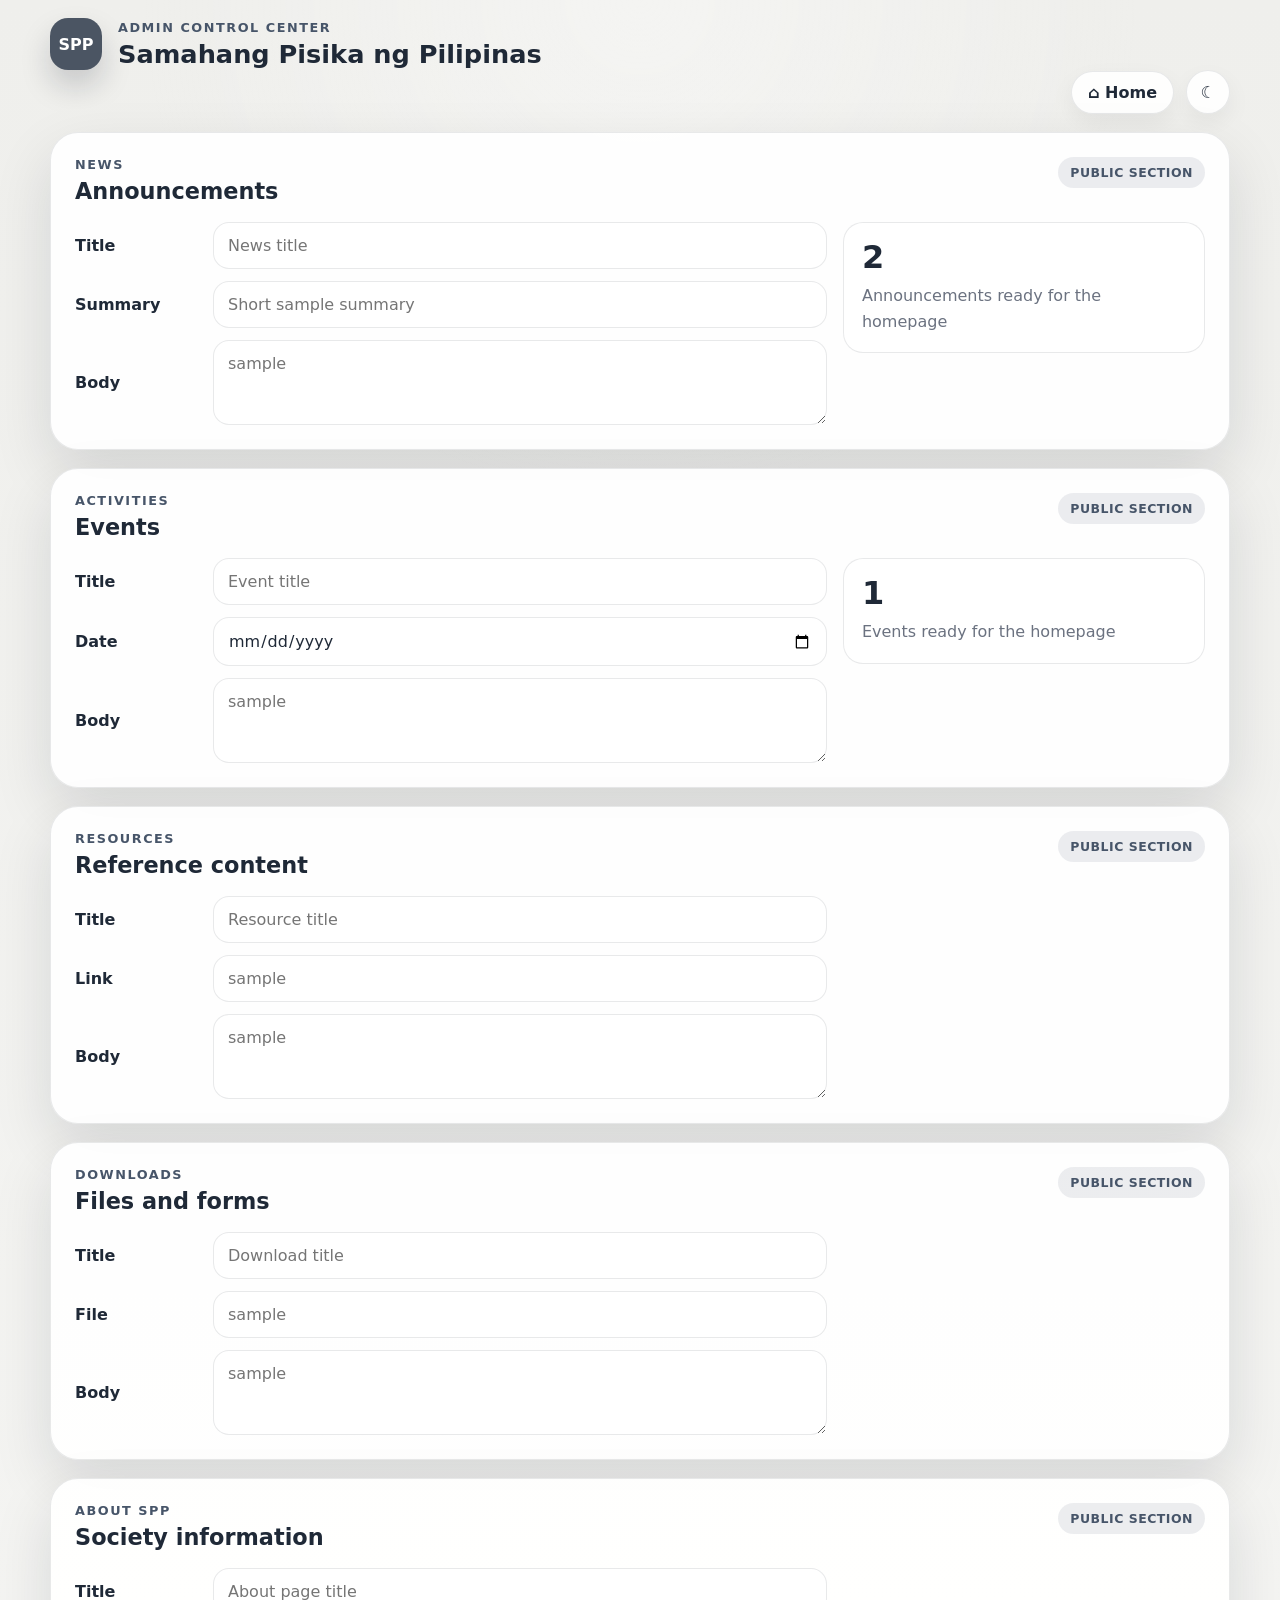
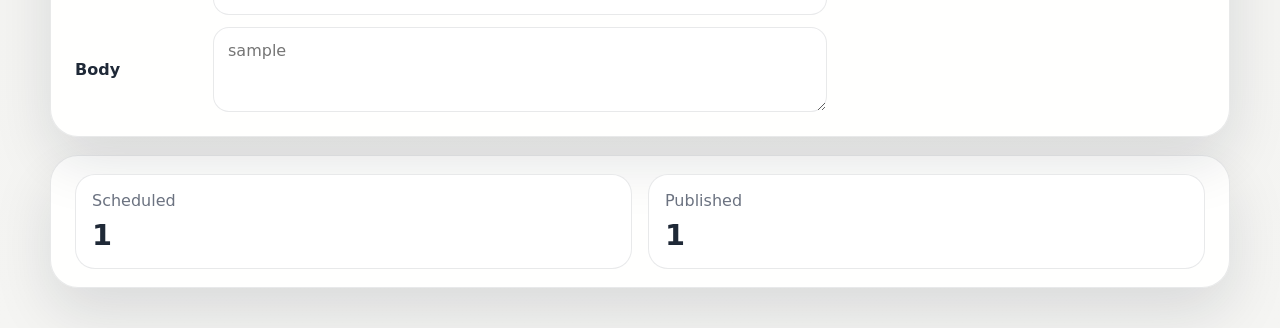
==== AdminDashboard.html @ 4111792a "Prototype user and admin side" ====
<!DOCTYPE html>
<html lang="en">
<head>
	<meta charset="UTF-8" />
	<meta name="viewport" content="width=device-width, initial-scale=1.0" />
	<title>SPP Admin Dashboard</title>
	<link rel="stylesheet" href="admin/styles.css" />
	<script src="admin/app.js" defer></script>
</head>
<body>
	<div class="dashboard-shell">
		<header class="dashboard-topbar">
			<div class="brand-block">
				<div class="brand-mark">SPP</div>
				<div>
					<p class="eyebrow">Admin Control Center</p>
					<h1>Samahang Pisika ng Pilipinas</h1>
				</div>
			</div>

			<div class="topbar-actions">
				<a class="ghost-button" href="index.html" aria-label="Go to Home">
					<span aria-hidden="true">⌂</span>
					<span>Home</span>
				</a>
				<button class="theme-toggle" type="button" data-theme-toggle aria-label="Switch to dark mode">
					<span class="theme-icon theme-icon-moon" aria-hidden="true">☾</span>
					<span class="theme-icon theme-icon-sun" aria-hidden="true">☀</span>
				</button>
			</div>
		</header>

		<main class="sections-board">
			<section class="section-panel section-panel-news" data-section-panel="News">
				<div class="section-panel-head">
					<div>
						<p class="panel-kicker">News</p>
						<h2>Announcements</h2>
					</div>
					<span class="status-pill">Public section</span>
				</div>
				<div class="section-panel-body">
					<form class="section-form" data-section-form="News">
						<input type="hidden" name="section" value="News" />
						<label class="field-row">
							<span>Title</span>
							<input type="text" name="title" placeholder="News title" required />
						</label>
						<label class="field-row">
							<span>Summary</span>
							<input type="text" name="summary" placeholder="Short sample summary" />
						</label>
						<label class="field-row field-row-wide">
							<span>Body</span>
							<textarea name="body" rows="3" placeholder="sample"></textarea>
						</label>
					</form>
					<div class="section-summary">
						<strong data-metric="announcement-count">0</strong>
						<span>Announcements ready for the homepage</span>
					</div>
				</div>
			</section>

			<section class="section-panel section-panel-activities" data-section-panel="Activities">
				<div class="section-panel-head">
					<div>
						<p class="panel-kicker">Activities</p>
						<h2>Events</h2>
					</div>
					<span class="status-pill">Public section</span>
				</div>
				<div class="section-panel-body">
					<form class="section-form" data-section-form="Activities">
						<input type="hidden" name="section" value="Activities" />
						<label class="field-row">
							<span>Title</span>
							<input type="text" name="title" placeholder="Event title" required />
						</label>
						<label class="field-row">
							<span>Date</span>
							<input type="date" name="publishDate" />
						</label>
						<label class="field-row field-row-wide">
							<span>Body</span>
							<textarea name="body" rows="3" placeholder="sample"></textarea>
						</label>
					</form>
					<div class="section-summary">
						<strong data-metric="event-count">0</strong>
						<span>Events ready for the homepage</span>
					</div>
				</div>
			</section>

			<section class="section-panel section-panel-resources" data-section-panel="Resources">
				<div class="section-panel-head">
					<div>
						<p class="panel-kicker">Resources</p>
						<h2>Reference content</h2>
					</div>
					<span class="status-pill">Public section</span>
				</div>
				<div class="section-panel-body">
					<form class="section-form" data-section-form="Resources">
						<input type="hidden" name="section" value="Resources" />
						<label class="field-row">
							<span>Title</span>
							<input type="text" name="title" placeholder="Resource title" required />
						</label>
						<label class="field-row">
							<span>Link</span>
							<input type="url" name="link" placeholder="sample" />
						</label>
						<label class="field-row field-row-wide">
							<span>Body</span>
							<textarea name="body" rows="3" placeholder="sample"></textarea>
						</label>
					</form>
				</div>
			</section>

			<section class="section-panel section-panel-downloads" data-section-panel="Downloads">
				<div class="section-panel-head">
					<div>
						<p class="panel-kicker">Downloads</p>
						<h2>Files and forms</h2>
					</div>
					<span class="status-pill">Public section</span>
				</div>
				<div class="section-panel-body">
					<form class="section-form" data-section-form="Downloads">
						<input type="hidden" name="section" value="Downloads" />
						<label class="field-row">
							<span>Title</span>
							<input type="text" name="title" placeholder="Download title" required />
						</label>
						<label class="field-row">
							<span>File</span>
							<input type="text" name="file" placeholder="sample" />
						</label>
						<label class="field-row field-row-wide">
							<span>Body</span>
							<textarea name="body" rows="3" placeholder="sample"></textarea>
						</label>
					</form>
				</div>
			</section>

			<section class="section-panel section-panel-about" data-section-panel="About SPP">
				<div class="section-panel-head">
					<div>
						<p class="panel-kicker">About SPP</p>
						<h2>Society information</h2>
					</div>
					<span class="status-pill">Public section</span>
				</div>
				<div class="section-panel-body">
					<form class="section-form" data-section-form="About SPP">
						<input type="hidden" name="section" value="About SPP" />
						<label class="field-row">
							<span>Title</span>
							<input type="text" name="title" placeholder="About page title" required />
						</label>
						<label class="field-row field-row-wide">
							<span>Body</span>
							<textarea name="body" rows="3" placeholder="sample"></textarea>
						</label>
					</form>
				</div>
			</section>
		</main>

		<section class="panel summary-strip">
			<div class="summary-item">
				<span>Scheduled</span>
				<strong data-metric="scheduled-count">0</strong>
			</div>
			<div class="summary-item">
				<span>Published</span>
				<strong data-metric="published-count">0</strong>
			</div>
		</section>
	</div>
</body>
</html>
---- admin/styles.css ----
:root {
  color-scheme: light;
  --bg: #f5f5f3;
  --bg-2: #efefec;
  --surface: rgba(255, 255, 255, 0.92);
  --surface-strong: #ffffff;
  --surface-muted: #fafafa;
  --text: #1f2937;
  --muted: #6b7280;
  --accent: #475569;
  --accent-strong: #4b5563;
  --accent-soft: rgba(71, 85, 105, 0.1);
  --warn: #b45309;
  --success: #166534;
  --border: rgba(31, 41, 55, 0.1);
  --shadow: 0 24px 60px rgba(17, 24, 39, 0.12);
  --radius-xl: 28px;
  --radius-lg: 20px;
  --radius-md: 16px;
  --radius-pill: 999px;
  --max-width: 1180px;
}

* {
  box-sizing: border-box;
}

html {
  scroll-behavior: smooth;
}

body {
  margin: 0;
  min-height: 100vh;
  color: var(--text);
  font-family: "Trebuchet MS", "Segoe UI", system-ui, sans-serif;
  background: linear-gradient(180deg, var(--bg-2) 0%, var(--bg) 100%);
}

body::before {
  content: "";
  position: fixed;
  inset: 0;
  pointer-events: none;
  background: radial-gradient(circle at top, rgba(255, 255, 255, 0.35), transparent 45%);
}

a {
  color: inherit;
  text-decoration: none;
}

button,
input,
select,
textarea {
  font: inherit;
}

button {
  border: 0;
}

.dashboard-shell {
  width: min(calc(100% - 32px), var(--max-width));
  margin: 0 auto;
  position: relative;
  z-index: 1;
  padding: 18px 0 40px;
}


.brand-block {
  display: flex;
  align-items: center;
  gap: 16px;
}

.sections-board {
  margin-top: 18px;
  display: grid;
  gap: 18px;
}

.section-panel {
  padding: 24px;
  border-radius: var(--radius-xl);
  border: 1px solid var(--border);
  background: var(--surface);
  box-shadow: var(--shadow);
}

.section-panel-head {
  display: flex;
  align-items: start;
  justify-content: space-between;
  gap: 16px;
  margin-bottom: 18px;
}

.section-panel-head h2 {
  margin: 0;
  font-size: 1.4rem;
}

.section-panel-body {
  display: grid;
  grid-template-columns: minmax(0, 1.35fr) minmax(220px, 0.65fr);
  gap: 16px;
  align-items: start;
}

.section-form {
  display: grid;
  gap: 12px;
}

.brand-mark {
  width: 52px;
  height: 52px;
  border-radius: 18px;
  display: grid;
  place-items: center;
  font-weight: 800;
  color: #fff;
  background: #4b5563;
  box-shadow: 0 16px 30px rgba(17, 24, 39, 0.18);
  flex: 0 0 auto;
}

.eyebrow,
.panel-kicker {
  margin: 0 0 6px;
  font-size: 0.8rem;
  text-transform: uppercase;
  letter-spacing: 0.12em;
  font-weight: 700;
  color: var(--accent);
}

.brand-block h1,
.panel-header h2,
.preview-card h3,
.public-sections h3 {
  margin: 0;
}

.brand-block h1 {
  font-size: clamp(1.25rem, 2vw, 2rem);
  line-height: 1.05;
}

.subtitle {
  margin: 6px 0 0;
  color: var(--muted);
  max-width: 60ch;
}

.topbar-actions {
  display: flex;
  align-items: center;
  gap: 12px;
  flex-wrap: wrap;
  justify-content: flex-end;
}

.ghost-button,
.primary-button,
.theme-toggle,
.type-tab,
.queue-filter,
.quick-action {
  border-radius: var(--radius-pill);
  cursor: pointer;
  transition: transform 180ms ease, border-color 180ms ease, background 180ms ease, box-shadow 180ms ease;
}

.ghost-button,
.queue-filter,
.quick-action,
.type-tab {
  border: 1px solid var(--border);
  background: rgba(255, 255, 255, 0.9);
  color: var(--text);
  box-shadow: 0 10px 24px rgba(20, 32, 51, 0.06);
}

.ghost-button {
  padding: 11px 16px;
  font-weight: 700;
}

.primary-button {
  padding: 12px 18px;
  font-weight: 700;
  color: #fff;
  background: #475569;
  box-shadow: 0 10px 24px rgba(20, 32, 51, 0.06);
}

.theme-toggle {
  border: 1px solid var(--border);
  background: rgba(255, 255, 255, 0.9);
  border-radius: var(--radius-pill);
  width: 44px;
  height: 44px;
  padding: 0;
  color: var(--text);
  cursor: pointer;
  box-shadow: 0 10px 24px rgba(20, 32, 51, 0.06);
  transition: transform 180ms ease, border-color 180ms ease, background 180ms ease, box-shadow 180ms ease;
  display: grid;
  place-items: center;
}

.theme-toggle:hover,
.theme-toggle:focus-visible {
  transform: translateY(-1px);
  border-color: rgba(71, 85, 105, 0.24);
  box-shadow: 0 16px 30px rgba(20, 32, 51, 0.1);
  outline: none;
}

.theme-icon {
  font-size: 1.05rem;
  line-height: 1;
  display: none;
}

html[data-theme="light"] .theme-icon-moon {
  display: block;
}

html[data-theme="dark"] .theme-icon-sun {
  display: block;
}

.ghost-button:hover,
.ghost-button:focus-visible,
.primary-button:hover,
.primary-button:focus-visible,
.type-tab:hover,
.type-tab:focus-visible,
.queue-filter:hover,
.queue-filter:focus-visible,
.quick-action:hover,
.quick-action:focus-visible {
  transform: translateY(-1px);
  outline: none;
  border-color: rgba(71, 85, 105, 0.24);
  box-shadow: 0 16px 30px rgba(20, 32, 51, 0.1);
}

.dashboard-grid {
  display: grid;
  grid-template-columns: minmax(260px, 0.88fr) minmax(0, 1.25fr) minmax(340px, 1fr);
  gap: 18px;
  align-items: start;
}

.panel {
  border-radius: var(--radius-xl);
  border: 1px solid var(--border);
  background: var(--surface);
  box-shadow: var(--shadow);
}

.rail-panel,
.preview-panel {
  padding: 22px;
}

.workspace-column {
  display: grid;
  gap: 18px;
}

.composer-panel,
.queue-panel,
.preview-panel {
  overflow: hidden;
}

.composer-panel,
.queue-panel {
  padding: 28px;
}

.panel-header {
  display: flex;
  align-items: start;
  justify-content: space-between;
  gap: 16px;
  margin-bottom: 18px;
}

.panel-header h2 {
  font-size: 1.45rem;
}

.status-pill {
  padding: 8px 12px;
  border-radius: var(--radius-pill);
  font-size: 0.78rem;
  font-weight: 800;
  letter-spacing: 0.04em;
  text-transform: uppercase;
  color: var(--accent);
  background: var(--accent-soft);
}

.status-pill-live {
  color: var(--success);
  background: rgba(22, 101, 52, 0.12);
}

.status-pill-preview {
  color: var(--warn);
  background: rgba(180, 83, 9, 0.12);
}

.metrics-grid {
  display: grid;
  grid-template-columns: repeat(2, minmax(0, 1fr));
  gap: 12px;
}

.metric-card {
  padding: 16px;
  border-radius: var(--radius-lg);
  background: var(--surface-strong);
  border: 1px solid var(--border);
}

.metric-card span,
.metric-card small {
  display: block;
  color: var(--muted);
}

.metric-card strong {
  display: block;
  margin: 10px 0 8px;
  font-size: 1.75rem;
}

.rail-section {
  margin-top: 22px;
  padding-top: 22px;
  border-top: 1px solid var(--border);
}

.rail-section h3 {
  margin: 0 0 12px;
  font-size: 1.08rem;
}

.checklist {
  list-style: none;
  padding: 0;
  margin: 0;
  display: grid;
  gap: 10px;
}

.checklist li {
  padding: 12px 14px;
  border-radius: var(--radius-lg);
  border: 1px solid var(--border);
  background: var(--surface-strong);
  color: var(--muted);
}

.quick-actions {
  display: grid;
  gap: 10px;
}

.quick-action {
  width: 100%;
  padding: 12px 14px;
  font-weight: 700;
}

.post-type-switcher,
.section-switcher,
.queue-controls {
  display: flex;
  flex-wrap: wrap;
  gap: 10px;
}

.type-tab,
.section-tab,
.queue-filter {
  padding: 10px 16px;
  font-weight: 700;
}

.type-tab.active,
.section-tab.active,
.queue-filter.active {
  background: linear-gradient(135deg, var(--accent-strong), var(--accent));
  color: #fff;
  border-color: transparent;
}

.compose-form {
  margin-top: 18px;
  display: grid;
  gap: 18px;
}

.section-form label,
.compose-form label {
  display: grid;
  gap: 8px;
}

.field-row {
  grid-template-columns: 130px minmax(0, 1fr);
  align-items: center;
  gap: 14px;
}

.field-row-wide {
  grid-template-columns: 130px minmax(0, 1fr);
}

.section-form label > span,
.compose-form label > span {
  font-weight: 700;
  color: var(--text);
}

.section-form input,
.section-form select,
.section-form textarea,
.compose-form input,
.compose-form select,
.compose-form textarea {
  width: 100%;
  border-radius: 16px;
  border: 1px solid var(--border);
  background: rgba(255, 255, 255, 0.95);
  color: var(--text);
  padding: 13px 14px;
  box-shadow: none;
}

.compose-form textarea {
  resize: vertical;
  min-height: 96px;
}

.section-summary {
  display: grid;
  align-content: center;
  gap: 10px;
  padding: 18px;
  border-radius: var(--radius-lg);
  border: 1px solid var(--border);
  background: var(--surface-strong);
}

.section-summary strong {
  font-size: 2rem;
  line-height: 1;
}

.section-summary span {
  color: var(--muted);
  line-height: 1.6;
}

.form-grid {
  display: grid;
  grid-template-columns: repeat(2, minmax(0, 1fr));
  gap: 16px;
}

.body-grid {
  display: grid;
  grid-template-columns: 0.9fr 1.1fr;
  gap: 16px;
}

.summary-strip {
  margin-top: 18px;
  padding: 18px 24px;
  display: grid;
  grid-template-columns: repeat(2, minmax(0, 1fr));
  gap: 16px;
}

.summary-item {
  padding: 16px;
  border-radius: var(--radius-lg);
  background: var(--surface-strong);
  border: 1px solid var(--border);
}

.summary-item span,
.summary-item strong {
  display: block;
}

.summary-item span {
  color: var(--muted);
}

.summary-item strong {
  margin-top: 8px;
  font-size: 1.8rem;
}

.form-footer {
  display: flex;
  align-items: center;
  justify-content: space-between;
  gap: 14px;
  flex-wrap: wrap;
}

.checkbox-field {
  display: inline-flex;
  align-items: center;
  gap: 10px;
  color: var(--muted);
  font-weight: 600;
}

.checkbox-field input {
  width: 18px;
  height: 18px;
  accent-color: var(--accent);
}

.form-actions {
  display: flex;
  gap: 10px;
  flex-wrap: wrap;
}

.queue-list {
  margin-top: 16px;
  display: grid;
  gap: 12px;
}

.queue-item,
.preview-item,
.preview-card,
.hero-preview {
  border: 1px solid var(--border);
  background: var(--surface-strong);
}

.queue-item {
  padding: 16px;
  border-radius: var(--radius-lg);
  display: grid;
  gap: 12px;
}

.queue-item-head,
.preview-card-head,
.queue-item-meta {
  display: flex;
  align-items: center;
  justify-content: space-between;
  gap: 12px;
}

.queue-item-head h3,
.preview-card h3 {
  font-size: 1.02rem;
}

.queue-item-meta {
  flex-wrap: wrap;
  color: var(--muted);
  font-size: 0.92rem;
}

.post-tag,
.section-tiles div {
  padding: 7px 10px;
  border-radius: var(--radius-pill);
  background: var(--accent-soft);
  color: var(--accent-strong);
  font-size: 0.76rem;
  font-weight: 800;
  text-transform: uppercase;
  letter-spacing: 0.08em;
}

.post-tag[data-status="published"] {
  color: var(--success);
  background: rgba(22, 101, 52, 0.12);
}

.post-tag[data-status="scheduled"] {
  color: var(--warn);
  background: rgba(180, 83, 9, 0.12);
}

.queue-item p,
.preview-item p,
.hero-preview-copy p {
  margin: 0;
  line-height: 1.65;
  color: var(--muted);
}

.queue-item-actions {
  display: flex;
  gap: 10px;
  flex-wrap: wrap;
}

.item-action {
  padding: 9px 12px;
  border-radius: var(--radius-pill);
  border: 1px solid var(--border);
  background: var(--surface-muted);
  color: var(--text);
  font-weight: 700;
  cursor: pointer;
}

.item-action.primary {
  background: #475569;
  color: #fff;
  border-color: transparent;
}

.preview-panel {
  display: grid;
  gap: 14px;
}

.hero-preview {
  padding: 18px;
  border-radius: var(--radius-lg);
  background: linear-gradient(180deg, rgba(248, 250, 252, 0.7), rgba(255, 255, 255, 1));
}

.hero-preview h3 {
  font-size: 1.45rem;
  margin-bottom: 10px;
}

.preview-badges,
.section-tiles {
  display: flex;
  flex-wrap: wrap;
  gap: 10px;
  margin-top: 16px;
}

.preview-badges span {
  padding: 8px 12px;
  border-radius: var(--radius-pill);
  background: var(--accent-soft);
  color: var(--accent);
  font-size: 0.8rem;
  font-weight: 700;
}

.preview-stack {
  display: grid;
  gap: 14px;
}

.preview-card {
  border-radius: var(--radius-lg);
  padding: 18px;
}

.preview-list {
  margin-top: 14px;
  display: grid;
  gap: 10px;
}

.preview-item {
  padding: 14px;
  border-radius: 16px;
  display: grid;
  gap: 10px;
}

.preview-item strong {
  display: block;
  margin-bottom: 6px;
}

.public-sections {
  background: var(--surface-strong);
}

.section-tiles div {
  padding-inline: 14px;
}

.empty-state {
  padding: 14px;
  border-radius: var(--radius-lg);
  border: 1px dashed var(--border);
  color: var(--muted);
  background: rgba(255, 255, 255, 0.78);
}

html[data-theme="dark"] {
  color-scheme: dark;
  --bg: #111827;
  --bg-2: #0f172a;
  --surface: rgba(17, 24, 39, 0.92);
  --surface-strong: #1f2937;
  --surface-muted: #111827;
  --text: #f3f4f6;
  --muted: #cbd5e1;
  --accent: #94a3b8;
  --accent-strong: #94a3b8;
  --accent-soft: rgba(148, 163, 184, 0.12);
  --warn: #fbbf24;
  --success: #4ade80;
  --border: rgba(148, 163, 184, 0.16);
  --shadow: 0 24px 60px rgba(0, 0, 0, 0.38);
}

html[data-theme="dark"] body {
  background: linear-gradient(180deg, var(--bg-2) 0%, var(--bg) 100%);
}

html[data-theme="dark"] body::before {
  background: radial-gradient(circle at top, rgba(255, 255, 255, 0.06), transparent 45%);
}

html[data-theme="dark"] .ghost-button,
html[data-theme="dark"] .theme-toggle,
html[data-theme="dark"] .queue-filter,
html[data-theme="dark"] .quick-action,
html[data-theme="dark"] .type-tab,
html[data-theme="dark"] .section-panel,
html[data-theme="dark"] .summary-strip,
html[data-theme="dark"] .section-summary,
html[data-theme="dark"] .compose-form input,
html[data-theme="dark"] .compose-form select,
html[data-theme="dark"] .compose-form textarea,
html[data-theme="dark"] .queue-item,
html[data-theme="dark"] .preview-card,
html[data-theme="dark"] .hero-preview,
html[data-theme="dark"] .metric-card,
html[data-theme="dark"] .checklist li,
html[data-theme="dark"] .empty-state {
  background: rgba(31, 41, 55, 0.92);
  border-color: var(--border);
  color: var(--text);
}

html[data-theme="dark"] .theme-toggle {
  background: rgba(55, 65, 81, 0.98);
  color: #f8fafc;
  border-color: rgba(148, 163, 184, 0.18);
}

html[data-theme="dark"] .theme-toggle:hover,
html[data-theme="dark"] .theme-toggle:focus-visible {
  background: rgba(71, 85, 105, 0.98);
}

html[data-theme="dark"] .theme-icon {
  color: #f8fafc;
}

html[data-theme="dark"] .compose-form input::placeholder,
html[data-theme="dark"] .compose-form textarea::placeholder {
  color: #94a3b8;
}

html[data-theme="dark"] .hero-preview {
  background: rgba(17, 24, 39, 0.94);
}

html[data-theme="dark"] .public-sections {
  background: rgba(17, 24, 39, 0.92);
}

@media (max-width: 1180px) {
  .dashboard-grid {
    grid-template-columns: 1fr;
  }

  .workspace-column {
    order: 2;
  }

  .preview-panel {
    order: 3;
  }
}

@media (max-width: 780px) {
  .dashboard-topbar,
  .panel-header,
  .form-footer {
    grid-template-columns: 1fr;
  }

  .dashboard-topbar,
  .panel-header,
  .form-footer,
  .queue-item-head,
  .queue-item-meta,
  .preview-card-head {
    display: grid;
  }

  .brand-block {
    align-items: start;
  }

  .form-grid,
  .metrics-grid {
    grid-template-columns: 1fr;
  }

  .field-row {
    grid-template-columns: 1fr;
    gap: 8px;
  }

  .section-panel-body,
  .body-grid {
    grid-template-columns: 1fr;
  }

  .summary-strip {
    grid-template-columns: 1fr;
  }

  .composer-panel,
  .queue-panel,
  .rail-panel,
  .preview-panel {
    padding: 20px;
  }

  .topbar-actions,
  .queue-item-actions {
    justify-content: flex-start;
  }

  .dashboard-shell {
    width: min(calc(100% - 20px), var(--max-width));
  }
}

@media (max-width: 560px) {
  .dashboard-shell {
    padding-top: 14px;
  }

  .brand-mark {
    width: 50px;
    height: 50px;
    border-radius: 18px;
  }
}
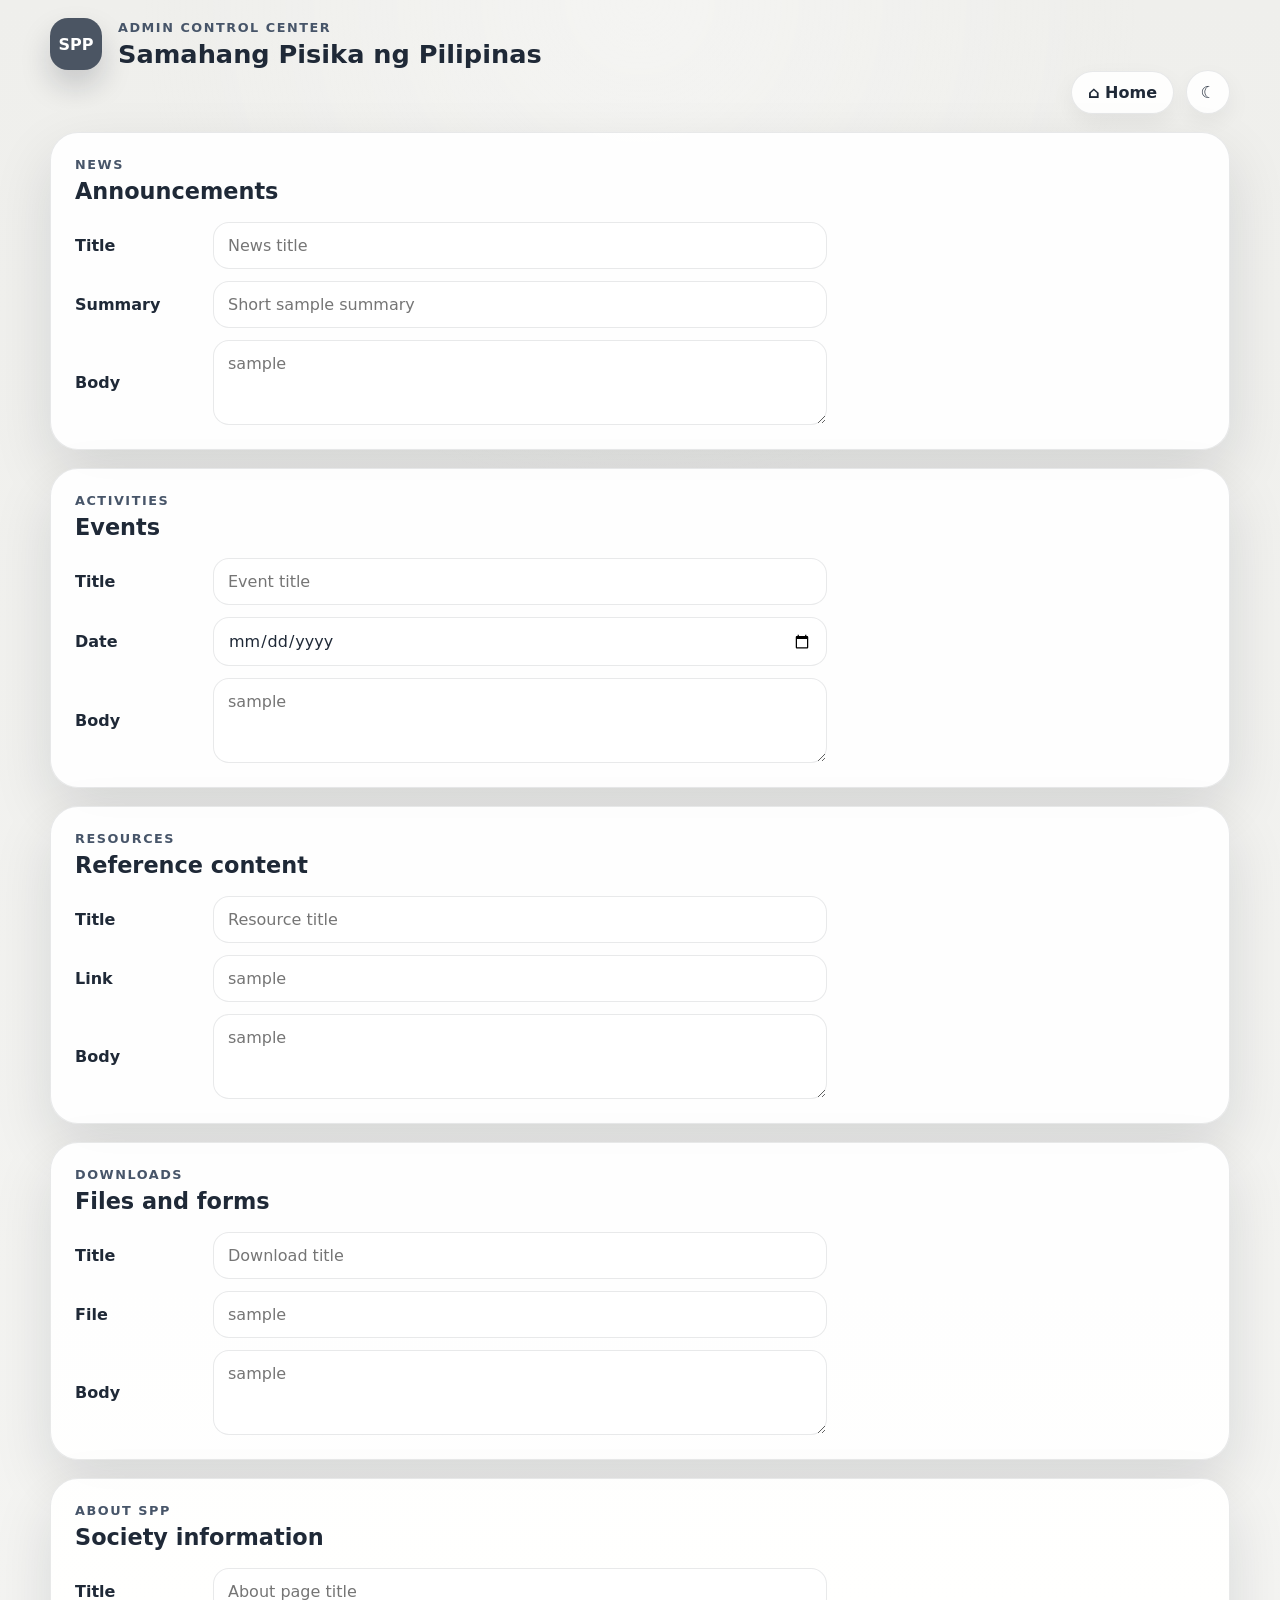
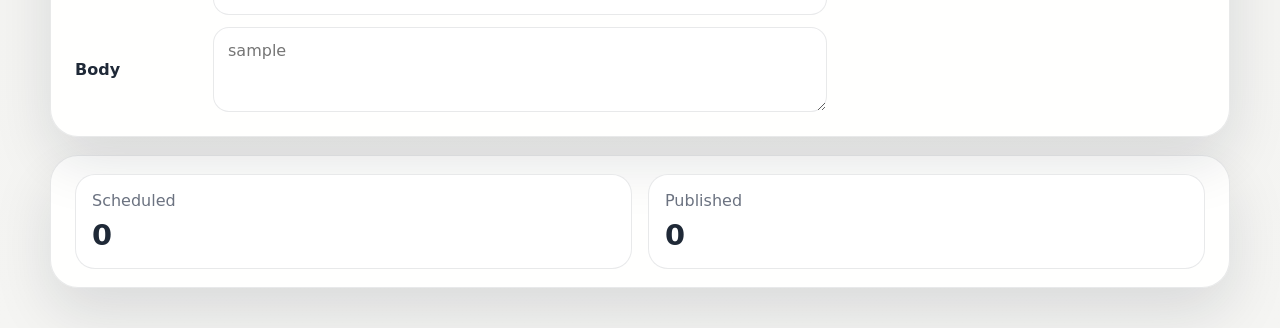
==== commit cf0cc917: "Admin page fixes" ====
--- a/AdminDashboard.html
+++ b/AdminDashboard.html
@@ -4,8 +4,8 @@
 	<meta charset="UTF-8" />
 	<meta name="viewport" content="width=device-width, initial-scale=1.0" />
 	<title>SPP Admin Dashboard</title>
-	<link rel="stylesheet" href="admin/styles.css" />
-	<script src="admin/app.js" defer></script>
+	<link rel="stylesheet" href="admin/styles.css?v=20260803" />
+	<script src="admin/app.js?v=20260803" defer></script>
 </head>
 <body>
 	<div class="dashboard-shell">
@@ -37,7 +37,6 @@
 						<p class="panel-kicker">News</p>
 						<h2>Announcements</h2>
 					</div>
-					<span class="status-pill">Public section</span>
 				</div>
 				<div class="section-panel-body">
 					<form class="section-form" data-section-form="News">
@@ -55,10 +54,6 @@
 							<textarea name="body" rows="3" placeholder="sample"></textarea>
 						</label>
 					</form>
-					<div class="section-summary">
-						<strong data-metric="announcement-count">0</strong>
-						<span>Announcements ready for the homepage</span>
-					</div>
 				</div>
 			</section>
 
@@ -68,7 +63,6 @@
 						<p class="panel-kicker">Activities</p>
 						<h2>Events</h2>
 					</div>
-					<span class="status-pill">Public section</span>
 				</div>
 				<div class="section-panel-body">
 					<form class="section-form" data-section-form="Activities">
@@ -86,10 +80,6 @@
 							<textarea name="body" rows="3" placeholder="sample"></textarea>
 						</label>
 					</form>
-					<div class="section-summary">
-						<strong data-metric="event-count">0</strong>
-						<span>Events ready for the homepage</span>
-					</div>
 				</div>
 			</section>
 
@@ -99,7 +89,6 @@
 						<p class="panel-kicker">Resources</p>
 						<h2>Reference content</h2>
 					</div>
-					<span class="status-pill">Public section</span>
 				</div>
 				<div class="section-panel-body">
 					<form class="section-form" data-section-form="Resources">
@@ -126,7 +115,6 @@
 						<p class="panel-kicker">Downloads</p>
 						<h2>Files and forms</h2>
 					</div>
-					<span class="status-pill">Public section</span>
 				</div>
 				<div class="section-panel-body">
 					<form class="section-form" data-section-form="Downloads">
@@ -153,7 +141,6 @@
 						<p class="panel-kicker">About SPP</p>
 						<h2>Society information</h2>
 					</div>
-					<span class="status-pill">Public section</span>
 				</div>
 				<div class="section-panel-body">
 					<form class="section-form" data-section-form="About SPP">
@@ -182,5 +169,13 @@
 			</div>
 		</section>
 	</div>
+	<script>
+		document.addEventListener('DOMContentLoaded', () => {
+			const scheduled = document.querySelector('[data-metric="scheduled-count"]');
+			const published = document.querySelector('[data-metric="published-count"]');
+			if (scheduled) scheduled.textContent = '0';
+			if (published) published.textContent = '0';
+		});
+	</script>
 </body>
 </html>
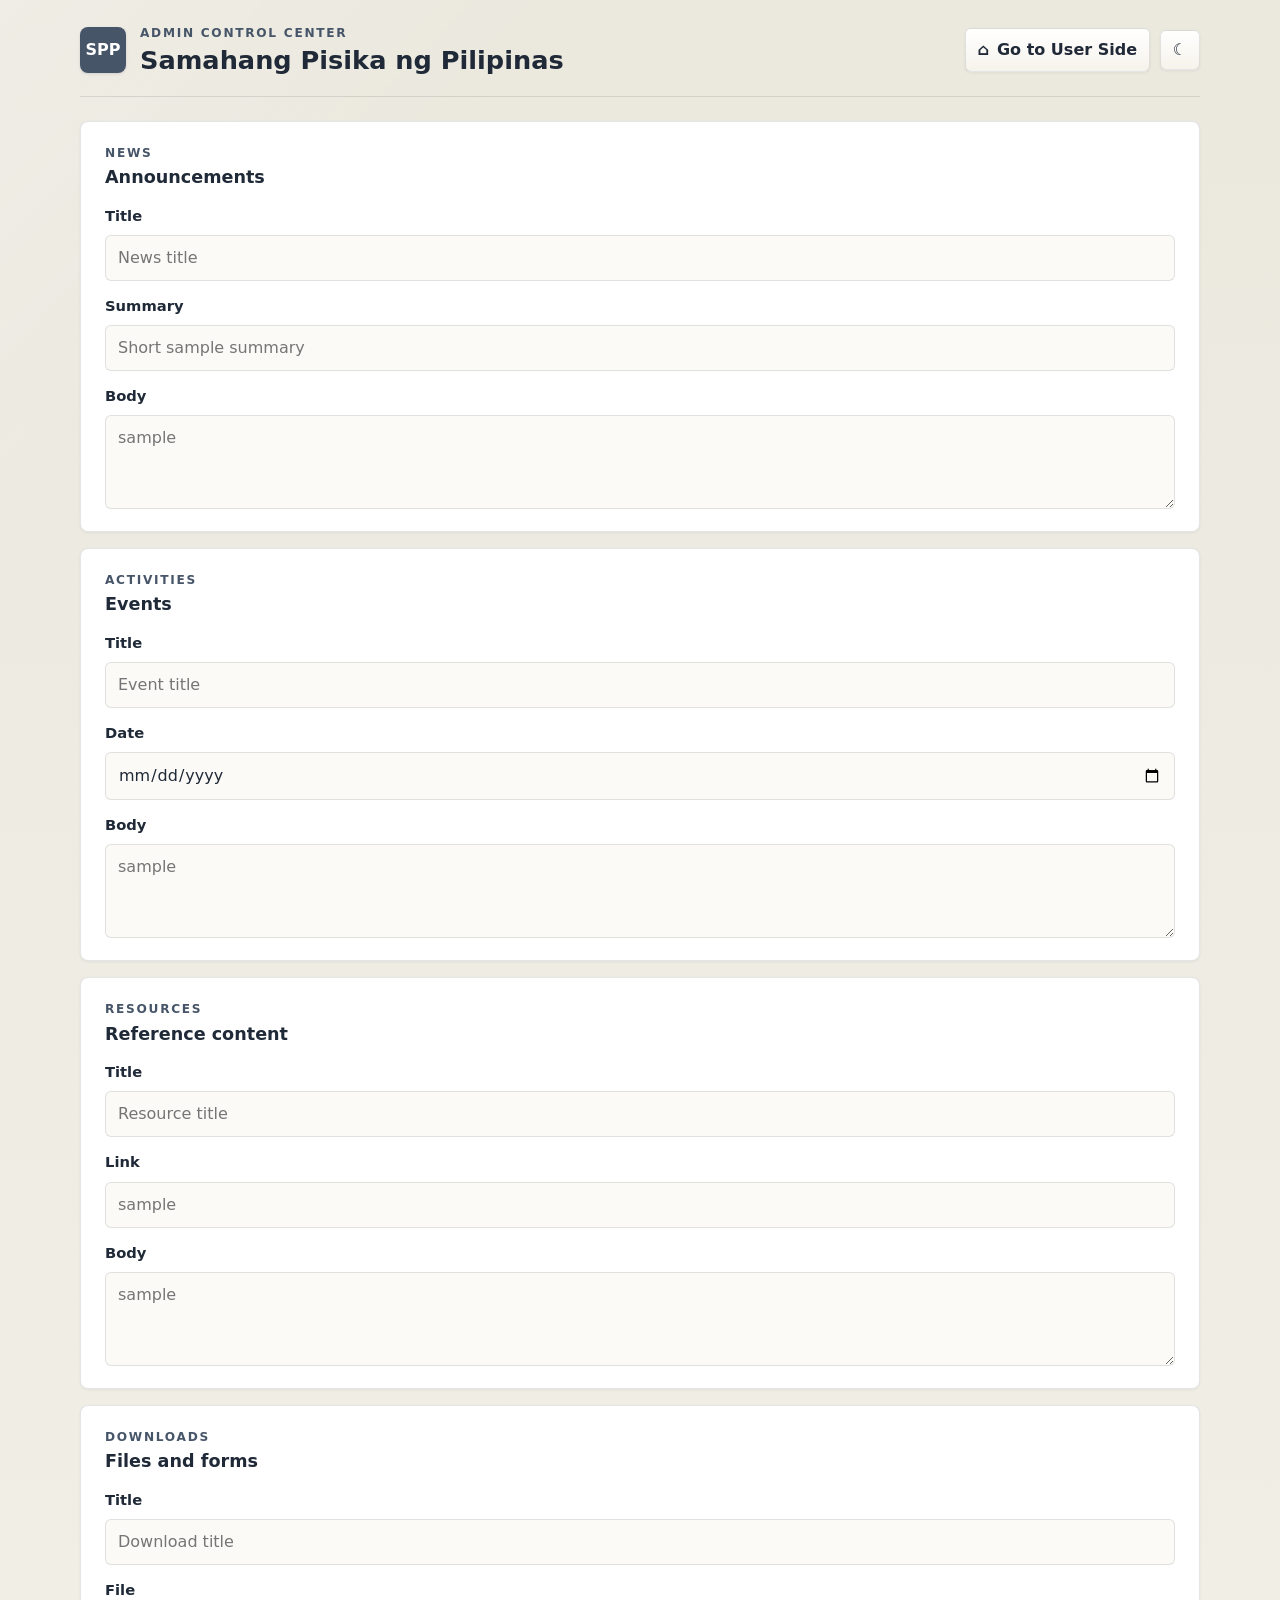
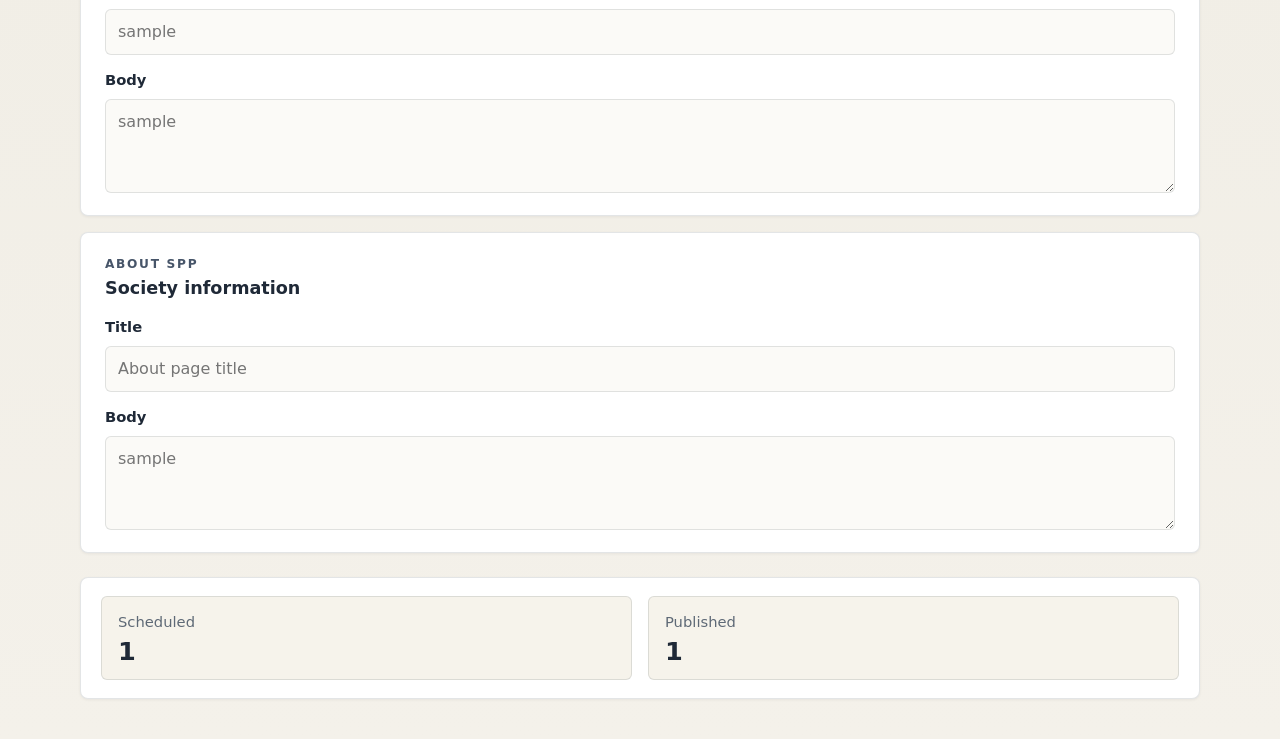
==== commit 34cd090d: "Admin UI Redesign" ====
--- a/AdminDashboard.html
+++ b/AdminDashboard.html
@@ -19,9 +19,9 @@
 			</div>
 
 			<div class="topbar-actions">
-				<a class="ghost-button" href="index.html" aria-label="Go to Home">
+				<a class="ghost-button" href="index.html" aria-label="Go to user side">
 					<span aria-hidden="true">⌂</span>
-					<span>Home</span>
+					<span>Go to User Side</span>
 				</a>
 				<button class="theme-toggle" type="button" data-theme-toggle aria-label="Switch to dark mode">
 					<span class="theme-icon theme-icon-moon" aria-hidden="true">☾</span>
@@ -169,13 +169,5 @@
 			</div>
 		</section>
 	</div>
-	<script>
-		document.addEventListener('DOMContentLoaded', () => {
-			const scheduled = document.querySelector('[data-metric="scheduled-count"]');
-			const published = document.querySelector('[data-metric="published-count"]');
-			if (scheduled) scheduled.textContent = '0';
-			if (published) published.textContent = '0';
-		});
-	</script>
 </body>
 </html>
--- a/admin/styles.css
+++ b/admin/styles.css
@@ -1,24 +1,23 @@
 :root {
   color-scheme: light;
-  --bg: #f5f5f3;
-  --bg-2: #efefec;
-  --surface: rgba(255, 255, 255, 0.92);
+  --bg: #f4f1ea;
+  --bg-2: #ebe8de;
+  --surface: #fbfaf7;
   --surface-strong: #ffffff;
-  --surface-muted: #fafafa;
+  --surface-muted: #f6f3eb;
   --text: #1f2937;
-  --muted: #6b7280;
+  --muted: #5e6976;
   --accent: #475569;
-  --accent-strong: #4b5563;
-  --accent-soft: rgba(71, 85, 105, 0.1);
-  --warn: #b45309;
-  --success: #166534;
-  --border: rgba(31, 41, 55, 0.1);
-  --shadow: 0 24px 60px rgba(17, 24, 39, 0.12);
-  --radius-xl: 28px;
-  --radius-lg: 20px;
-  --radius-md: 16px;
-  --radius-pill: 999px;
-  --max-width: 1180px;
+  --accent-strong: #334155;
+  --accent-soft: rgba(71, 85, 105, 0.08);
+  --warn: #a25a00;
+  --success: #18643d;
+  --border: rgba(31, 41, 55, 0.12);
+  --shadow: 0 1px 3px rgba(15, 23, 42, 0.06);
+  --radius-lg: 8px;
+  --radius-md: 6px;
+  --radius-sm: 6px;
+  --max-width: 1120px;
 }
 
 * {
@@ -35,6 +34,7 @@
   color: var(--text);
   font-family: "Trebuchet MS", "Segoe UI", system-ui, sans-serif;
   background: linear-gradient(180deg, var(--bg-2) 0%, var(--bg) 100%);
+  line-height: 1.5;
 }
 
 body::before {
@@ -42,7 +42,7 @@
   position: fixed;
   inset: 0;
   pointer-events: none;
-  background: radial-gradient(circle at top, rgba(255, 255, 255, 0.35), transparent 45%);
+  background: linear-gradient(135deg, rgba(255, 255, 255, 0.22), transparent 28%);
 }
 
 a {
@@ -64,29 +64,123 @@
 .dashboard-shell {
   width: min(calc(100% - 32px), var(--max-width));
   margin: 0 auto;
+  padding: 24px 0 40px;
   position: relative;
   z-index: 1;
-  padding: 18px 0 40px;
-}
-
+}
+
+.dashboard-topbar {
+  display: flex;
+  align-items: center;
+  justify-content: space-between;
+  gap: 16px;
+  padding: 0 0 20px;
+  margin-bottom: 24px;
+  border-bottom: 1px solid var(--border);
+}
 
 .brand-block {
   display: flex;
   align-items: center;
+  gap: 14px;
+}
+
+.brand-mark {
+  width: 46px;
+  height: 46px;
+  border-radius: 8px;
+  display: grid;
+  place-items: center;
+  font-weight: 800;
+  color: #fff;
+  background: var(--accent);
+  box-shadow: 0 1px 3px rgba(15, 23, 42, 0.12);
+  flex: 0 0 auto;
+}
+
+.eyebrow,
+.panel-kicker {
+  margin: 0 0 4px;
+  font-size: 0.76rem;
+  text-transform: uppercase;
+  letter-spacing: 0.14em;
+  font-weight: 700;
+  color: var(--accent);
+}
+
+.brand-block h1 {
+  margin: 0;
+  font-size: clamp(1.15rem, 2vw, 1.7rem);
+  line-height: 1.15;
+}
+
+.topbar-actions {
+  display: flex;
+  align-items: center;
+  gap: 10px;
+  flex-wrap: wrap;
+}
+
+.ghost-button,
+.theme-toggle {
+  display: inline-flex;
+  align-items: center;
+  justify-content: center;
+  gap: 8px;
+  padding: 9px 12px;
+  border: 1px solid var(--border);
+  border-radius: 6px;
+  background: linear-gradient(180deg, var(--surface-strong), var(--surface-muted));
+  color: var(--text);
+  box-shadow: var(--shadow);
+  cursor: pointer;
+  transition: background 180ms ease, border-color 180ms ease, transform 180ms ease;
+}
+
+.ghost-button {
+  font-weight: 600;
+}
+
+.ghost-button:hover,
+.ghost-button:focus-visible,
+.theme-toggle:hover,
+.theme-toggle:focus-visible {
+  background: var(--surface-muted);
+  border-color: rgba(71, 85, 105, 0.2);
+  transform: translateY(-1px);
+  outline: none;
+}
+
+.theme-toggle {
+  width: 40px;
+  height: 40px;
+  padding: 0;
+}
+
+.theme-icon {
+  font-size: 1rem;
+  line-height: 1;
+  display: none;
+}
+
+html[data-theme="light"] .theme-icon-moon {
+  display: block;
+}
+
+html[data-theme="dark"] .theme-icon-sun {
+  display: block;
+}
+
+.sections-board {
+  display: grid;
   gap: 16px;
 }
 
-.sections-board {
-  margin-top: 18px;
-  display: grid;
-  gap: 18px;
-}
-
 .section-panel {
-  padding: 24px;
-  border-radius: var(--radius-xl);
-  border: 1px solid var(--border);
-  background: var(--surface);
+  padding: 22px 24px;
+  border: 1px solid var(--border);
+  border-radius: 8px;
+  background: var(--surface-strong);
   box-shadow: var(--shadow);
 }
 
@@ -94,640 +188,136 @@
   display: flex;
   align-items: start;
   justify-content: space-between;
-  gap: 16px;
-  margin-bottom: 18px;
+  gap: 12px;
+  margin-bottom: 16px;
 }
 
 .section-panel-head h2 {
   margin: 0;
-  font-size: 1.4rem;
+  font-size: 1.1rem;
+  line-height: 1.3;
 }
 
 .section-panel-body {
   display: grid;
-  grid-template-columns: minmax(0, 1.35fr) minmax(220px, 0.65fr);
   gap: 16px;
-  align-items: start;
 }
 
 .section-form {
   display: grid;
-  gap: 12px;
-}
-
-.brand-mark {
-  width: 52px;
-  height: 52px;
-  border-radius: 18px;
-  display: grid;
-  place-items: center;
-  font-weight: 800;
-  color: #fff;
-  background: #4b5563;
-  box-shadow: 0 16px 30px rgba(17, 24, 39, 0.18);
-  flex: 0 0 auto;
-}
-
-.eyebrow,
-.panel-kicker {
-  margin: 0 0 6px;
-  font-size: 0.8rem;
-  text-transform: uppercase;
-  letter-spacing: 0.12em;
-  font-weight: 700;
-  color: var(--accent);
-}
-
-.brand-block h1,
-.panel-header h2,
-.preview-card h3,
-.public-sections h3 {
-  margin: 0;
-}
-
-.brand-block h1 {
-  font-size: clamp(1.25rem, 2vw, 2rem);
-  line-height: 1.05;
-}
-
-.subtitle {
-  margin: 6px 0 0;
-  color: var(--muted);
-  max-width: 60ch;
-}
-
-.topbar-actions {
-  display: flex;
-  align-items: center;
-  gap: 12px;
-  flex-wrap: wrap;
-  justify-content: flex-end;
-}
-
-.ghost-button,
-.primary-button,
-.theme-toggle,
-.type-tab,
-.queue-filter,
-.quick-action {
-  border-radius: var(--radius-pill);
-  cursor: pointer;
-  transition: transform 180ms ease, border-color 180ms ease, background 180ms ease, box-shadow 180ms ease;
-}
-
-.ghost-button,
-.queue-filter,
-.quick-action,
-.type-tab {
-  border: 1px solid var(--border);
-  background: rgba(255, 255, 255, 0.9);
-  color: var(--text);
-  box-shadow: 0 10px 24px rgba(20, 32, 51, 0.06);
-}
-
-.ghost-button {
-  padding: 11px 16px;
-  font-weight: 700;
-}
-
-.primary-button {
-  padding: 12px 18px;
-  font-weight: 700;
-  color: #fff;
-  background: #475569;
-  box-shadow: 0 10px 24px rgba(20, 32, 51, 0.06);
-}
-
-.theme-toggle {
-  border: 1px solid var(--border);
-  background: rgba(255, 255, 255, 0.9);
-  border-radius: var(--radius-pill);
-  width: 44px;
-  height: 44px;
-  padding: 0;
-  color: var(--text);
-  cursor: pointer;
-  box-shadow: 0 10px 24px rgba(20, 32, 51, 0.06);
-  transition: transform 180ms ease, border-color 180ms ease, background 180ms ease, box-shadow 180ms ease;
-  display: grid;
-  place-items: center;
-}
-
-.theme-toggle:hover,
-.theme-toggle:focus-visible {
-  transform: translateY(-1px);
-  border-color: rgba(71, 85, 105, 0.24);
-  box-shadow: 0 16px 30px rgba(20, 32, 51, 0.1);
+  gap: 14px;
+}
+
+.field-row {
+  display: grid;
+  gap: 8px;
+}
+
+.field-row > span {
+  font-size: 0.92rem;
+  font-weight: 600;
+  color: var(--text);
+}
+
+.section-form input,
+.section-form textarea {
+  width: 100%;
+  min-height: 42px;
+  padding: 10px 12px;
+  border: 1px solid var(--border);
+  border-radius: 6px;
+  background: var(--surface);
+  color: var(--text);
+  box-shadow: none;
+}
+
+.section-form textarea {
+  min-height: 90px;
+  resize: vertical;
+}
+
+.section-form input:focus,
+.section-form textarea:focus {
   outline: none;
-}
-
-.theme-icon {
-  font-size: 1.05rem;
-  line-height: 1;
-  display: none;
-}
-
-html[data-theme="light"] .theme-icon-moon {
-  display: block;
-}
-
-html[data-theme="dark"] .theme-icon-sun {
-  display: block;
-}
-
-.ghost-button:hover,
-.ghost-button:focus-visible,
-.primary-button:hover,
-.primary-button:focus-visible,
-.type-tab:hover,
-.type-tab:focus-visible,
-.queue-filter:hover,
-.queue-filter:focus-visible,
-.quick-action:hover,
-.quick-action:focus-visible {
-  transform: translateY(-1px);
-  outline: none;
-  border-color: rgba(71, 85, 105, 0.24);
-  box-shadow: 0 16px 30px rgba(20, 32, 51, 0.1);
-}
-
-.dashboard-grid {
-  display: grid;
-  grid-template-columns: minmax(260px, 0.88fr) minmax(0, 1.25fr) minmax(340px, 1fr);
-  gap: 18px;
-  align-items: start;
-}
-
-.panel {
-  border-radius: var(--radius-xl);
-  border: 1px solid var(--border);
-  background: var(--surface);
+  border-color: var(--accent);
+  box-shadow: 0 0 0 2px rgba(71, 85, 105, 0.12);
+}
+
+.panel.summary-strip {
+  margin-top: 24px;
+  display: grid;
+  grid-template-columns: repeat(2, minmax(0, 1fr));
+  gap: 16px;
+  padding: 18px 20px;
+  border: 1px solid var(--border);
+  border-radius: 8px;
+  background: var(--surface-strong);
   box-shadow: var(--shadow);
 }
 
-.rail-panel,
-.preview-panel {
-  padding: 22px;
-}
-
-.workspace-column {
-  display: grid;
-  gap: 18px;
-}
-
-.composer-panel,
-.queue-panel,
-.preview-panel {
-  overflow: hidden;
-}
-
-.composer-panel,
-.queue-panel {
-  padding: 28px;
-}
-
-.panel-header {
-  display: flex;
-  align-items: start;
-  justify-content: space-between;
-  gap: 16px;
-  margin-bottom: 18px;
-}
-
-.panel-header h2 {
-  font-size: 1.45rem;
-}
-
-.status-pill {
-  padding: 8px 12px;
-  border-radius: var(--radius-pill);
-  font-size: 0.78rem;
-  font-weight: 800;
-  letter-spacing: 0.04em;
-  text-transform: uppercase;
-  color: var(--accent);
-  background: var(--accent-soft);
-}
-
-.status-pill-live {
-  color: var(--success);
-  background: rgba(22, 101, 52, 0.12);
-}
-
-.status-pill-preview {
-  color: var(--warn);
-  background: rgba(180, 83, 9, 0.12);
-}
-
-.metrics-grid {
-  display: grid;
-  grid-template-columns: repeat(2, minmax(0, 1fr));
-  gap: 12px;
-}
-
-.metric-card {
-  padding: 16px;
-  border-radius: var(--radius-lg);
-  background: var(--surface-strong);
-  border: 1px solid var(--border);
-}
-
-.metric-card span,
-.metric-card small {
+.summary-item {
+  padding: 14px 16px;
+  border-radius: 6px;
+  border: 1px solid var(--border);
+  background: var(--surface-muted);
+}
+
+.summary-item span {
   display: block;
   color: var(--muted);
-}
-
-.metric-card strong {
-  display: block;
-  margin: 10px 0 8px;
-  font-size: 1.75rem;
-}
-
-.rail-section {
-  margin-top: 22px;
-  padding-top: 22px;
-  border-top: 1px solid var(--border);
-}
-
-.rail-section h3 {
-  margin: 0 0 12px;
-  font-size: 1.08rem;
-}
-
-.checklist {
-  list-style: none;
-  padding: 0;
-  margin: 0;
-  display: grid;
-  gap: 10px;
-}
-
-.checklist li {
-  padding: 12px 14px;
-  border-radius: var(--radius-lg);
-  border: 1px solid var(--border);
-  background: var(--surface-strong);
-  color: var(--muted);
-}
-
-.quick-actions {
-  display: grid;
-  gap: 10px;
-}
-
-.quick-action {
-  width: 100%;
-  padding: 12px 14px;
-  font-weight: 700;
-}
-
-.post-type-switcher,
-.section-switcher,
-.queue-controls {
-  display: flex;
-  flex-wrap: wrap;
-  gap: 10px;
-}
-
-.type-tab,
-.section-tab,
-.queue-filter {
-  padding: 10px 16px;
-  font-weight: 700;
-}
-
-.type-tab.active,
-.section-tab.active,
-.queue-filter.active {
-  background: linear-gradient(135deg, var(--accent-strong), var(--accent));
-  color: #fff;
-  border-color: transparent;
-}
-
-.compose-form {
-  margin-top: 18px;
-  display: grid;
-  gap: 18px;
-}
-
-.section-form label,
-.compose-form label {
-  display: grid;
-  gap: 8px;
-}
-
-.field-row {
-  grid-template-columns: 130px minmax(0, 1fr);
-  align-items: center;
-  gap: 14px;
-}
-
-.field-row-wide {
-  grid-template-columns: 130px minmax(0, 1fr);
-}
-
-.section-form label > span,
-.compose-form label > span {
-  font-weight: 700;
-  color: var(--text);
-}
-
-.section-form input,
-.section-form select,
-.section-form textarea,
-.compose-form input,
-.compose-form select,
-.compose-form textarea {
-  width: 100%;
-  border-radius: 16px;
-  border: 1px solid var(--border);
-  background: rgba(255, 255, 255, 0.95);
-  color: var(--text);
-  padding: 13px 14px;
-  box-shadow: none;
-}
-
-.compose-form textarea {
-  resize: vertical;
-  min-height: 96px;
-}
-
-.section-summary {
-  display: grid;
-  align-content: center;
-  gap: 10px;
-  padding: 18px;
-  border-radius: var(--radius-lg);
-  border: 1px solid var(--border);
-  background: var(--surface-strong);
-}
-
-.section-summary strong {
-  font-size: 2rem;
-  line-height: 1;
-}
-
-.section-summary span {
-  color: var(--muted);
-  line-height: 1.6;
-}
-
-.form-grid {
-  display: grid;
-  grid-template-columns: repeat(2, minmax(0, 1fr));
-  gap: 16px;
-}
-
-.body-grid {
-  display: grid;
-  grid-template-columns: 0.9fr 1.1fr;
-  gap: 16px;
-}
-
-.summary-strip {
-  margin-top: 18px;
-  padding: 18px 24px;
-  display: grid;
-  grid-template-columns: repeat(2, minmax(0, 1fr));
-  gap: 16px;
-}
-
-.summary-item {
-  padding: 16px;
-  border-radius: var(--radius-lg);
-  background: var(--surface-strong);
-  border: 1px solid var(--border);
-}
-
-.summary-item span,
+  font-size: 0.92rem;
+}
+
 .summary-item strong {
   display: block;
-}
-
-.summary-item span {
-  color: var(--muted);
-}
-
-.summary-item strong {
-  margin-top: 8px;
-  font-size: 1.8rem;
-}
-
-.form-footer {
-  display: flex;
-  align-items: center;
-  justify-content: space-between;
-  gap: 14px;
-  flex-wrap: wrap;
-}
-
-.checkbox-field {
-  display: inline-flex;
-  align-items: center;
-  gap: 10px;
-  color: var(--muted);
-  font-weight: 600;
-}
-
-.checkbox-field input {
-  width: 18px;
-  height: 18px;
-  accent-color: var(--accent);
-}
-
-.form-actions {
-  display: flex;
-  gap: 10px;
-  flex-wrap: wrap;
-}
-
-.queue-list {
-  margin-top: 16px;
-  display: grid;
-  gap: 12px;
-}
-
-.queue-item,
-.preview-item,
-.preview-card,
-.hero-preview {
-  border: 1px solid var(--border);
-  background: var(--surface-strong);
-}
-
-.queue-item {
-  padding: 16px;
-  border-radius: var(--radius-lg);
-  display: grid;
-  gap: 12px;
-}
-
-.queue-item-head,
-.preview-card-head,
-.queue-item-meta {
-  display: flex;
-  align-items: center;
-  justify-content: space-between;
-  gap: 12px;
-}
-
-.queue-item-head h3,
-.preview-card h3 {
-  font-size: 1.02rem;
-}
-
-.queue-item-meta {
-  flex-wrap: wrap;
-  color: var(--muted);
-  font-size: 0.92rem;
-}
-
-.post-tag,
-.section-tiles div {
-  padding: 7px 10px;
-  border-radius: var(--radius-pill);
-  background: var(--accent-soft);
-  color: var(--accent-strong);
-  font-size: 0.76rem;
-  font-weight: 800;
-  text-transform: uppercase;
-  letter-spacing: 0.08em;
-}
-
-.post-tag[data-status="published"] {
-  color: var(--success);
-  background: rgba(22, 101, 52, 0.12);
-}
-
-.post-tag[data-status="scheduled"] {
-  color: var(--warn);
-  background: rgba(180, 83, 9, 0.12);
-}
-
-.queue-item p,
-.preview-item p,
-.hero-preview-copy p {
-  margin: 0;
-  line-height: 1.65;
-  color: var(--muted);
-}
-
-.queue-item-actions {
-  display: flex;
-  gap: 10px;
-  flex-wrap: wrap;
-}
-
-.item-action {
-  padding: 9px 12px;
-  border-radius: var(--radius-pill);
-  border: 1px solid var(--border);
-  background: var(--surface-muted);
-  color: var(--text);
-  font-weight: 700;
-  cursor: pointer;
-}
-
-.item-action.primary {
-  background: #475569;
-  color: #fff;
-  border-color: transparent;
-}
-
-.preview-panel {
-  display: grid;
-  gap: 14px;
-}
-
-.hero-preview {
-  padding: 18px;
-  border-radius: var(--radius-lg);
-  background: linear-gradient(180deg, rgba(248, 250, 252, 0.7), rgba(255, 255, 255, 1));
-}
-
-.hero-preview h3 {
-  font-size: 1.45rem;
-  margin-bottom: 10px;
-}
-
-.preview-badges,
-.section-tiles {
-  display: flex;
-  flex-wrap: wrap;
-  gap: 10px;
-  margin-top: 16px;
-}
-
-.preview-badges span {
-  padding: 8px 12px;
-  border-radius: var(--radius-pill);
-  background: var(--accent-soft);
-  color: var(--accent);
-  font-size: 0.8rem;
-  font-weight: 700;
-}
-
-.preview-stack {
-  display: grid;
-  gap: 14px;
-}
-
-.preview-card {
-  border-radius: var(--radius-lg);
-  padding: 18px;
-}
-
-.preview-list {
-  margin-top: 14px;
-  display: grid;
-  gap: 10px;
-}
-
-.preview-item {
-  padding: 14px;
-  border-radius: 16px;
-  display: grid;
-  gap: 10px;
-}
-
-.preview-item strong {
-  display: block;
-  margin-bottom: 6px;
-}
-
-.public-sections {
-  background: var(--surface-strong);
-}
-
-.section-tiles div {
-  padding-inline: 14px;
-}
-
-.empty-state {
-  padding: 14px;
-  border-radius: var(--radius-lg);
-  border: 1px dashed var(--border);
-  color: var(--muted);
-  background: rgba(255, 255, 255, 0.78);
+  margin-top: 6px;
+  font-size: 1.6rem;
+  line-height: 1;
+}
+
+@media (max-width: 780px) {
+  .dashboard-topbar {
+    flex-direction: column;
+    align-items: flex-start;
+  }
+
+  .topbar-actions {
+    width: 100%;
+    justify-content: flex-start;
+  }
+
+  .section-panel {
+    padding: 18px;
+  }
+
+  .panel.summary-strip {
+    grid-template-columns: 1fr;
+  }
+}
+
+@media (max-width: 560px) {
+  .dashboard-shell {
+    width: min(calc(100% - 20px), var(--max-width));
+    padding-top: 14px;
+  }
 }
 
 html[data-theme="dark"] {
   color-scheme: dark;
   --bg: #111827;
   --bg-2: #0f172a;
-  --surface: rgba(17, 24, 39, 0.92);
-  --surface-strong: #1f2937;
+  --surface: rgba(17, 24, 39, 0.96);
+  --surface-strong: #18212f;
   --surface-muted: #111827;
   --text: #f3f4f6;
   --muted: #cbd5e1;
   --accent: #94a3b8;
-  --accent-strong: #94a3b8;
-  --accent-soft: rgba(148, 163, 184, 0.12);
+  --accent-strong: #cbd5e1;
+  --accent-soft: rgba(148, 163, 184, 0.14);
+  --border: rgba(148, 163, 184, 0.16);
   --warn: #fbbf24;
   --success: #4ade80;
-  --border: rgba(148, 163, 184, 0.16);
-  --shadow: 0 24px 60px rgba(0, 0, 0, 0.38);
+  --shadow: 0 1px 3px rgba(0, 0, 0, 0.16);
 }
 
 html[data-theme="dark"] body {
@@ -735,137 +325,33 @@
 }
 
 html[data-theme="dark"] body::before {
-  background: radial-gradient(circle at top, rgba(255, 255, 255, 0.06), transparent 45%);
+  background: linear-gradient(135deg, rgba(255, 255, 255, 0.06), transparent 35%);
 }
 
 html[data-theme="dark"] .ghost-button,
 html[data-theme="dark"] .theme-toggle,
-html[data-theme="dark"] .queue-filter,
-html[data-theme="dark"] .quick-action,
-html[data-theme="dark"] .type-tab,
 html[data-theme="dark"] .section-panel,
 html[data-theme="dark"] .summary-strip,
-html[data-theme="dark"] .section-summary,
-html[data-theme="dark"] .compose-form input,
-html[data-theme="dark"] .compose-form select,
-html[data-theme="dark"] .compose-form textarea,
-html[data-theme="dark"] .queue-item,
-html[data-theme="dark"] .preview-card,
-html[data-theme="dark"] .hero-preview,
-html[data-theme="dark"] .metric-card,
-html[data-theme="dark"] .checklist li,
-html[data-theme="dark"] .empty-state {
-  background: rgba(31, 41, 55, 0.92);
+html[data-theme="dark"] .summary-item {
+  background: var(--surface-strong);
   border-color: var(--border);
   color: var(--text);
 }
 
-html[data-theme="dark"] .theme-toggle {
-  background: rgba(55, 65, 81, 0.98);
-  color: #f8fafc;
-  border-color: rgba(148, 163, 184, 0.18);
-}
-
+html[data-theme="dark"] .ghost-button:hover,
+html[data-theme="dark"] .ghost-button:focus-visible,
 html[data-theme="dark"] .theme-toggle:hover,
 html[data-theme="dark"] .theme-toggle:focus-visible {
-  background: rgba(71, 85, 105, 0.98);
-}
-
-html[data-theme="dark"] .theme-icon {
-  color: #f8fafc;
-}
-
-html[data-theme="dark"] .compose-form input::placeholder,
-html[data-theme="dark"] .compose-form textarea::placeholder {
+  background: var(--surface-muted);
+}
+
+html[data-theme="dark"] .section-form input,
+html[data-theme="dark"] .section-form textarea {
+  background: rgba(15, 23, 42, 0.45);
+  color: var(--text);
+}
+
+html[data-theme="dark"] .section-form input::placeholder,
+html[data-theme="dark"] .section-form textarea::placeholder {
   color: #94a3b8;
 }
-
-html[data-theme="dark"] .hero-preview {
-  background: rgba(17, 24, 39, 0.94);
-}
-
-html[data-theme="dark"] .public-sections {
-  background: rgba(17, 24, 39, 0.92);
-}
-
-@media (max-width: 1180px) {
-  .dashboard-grid {
-    grid-template-columns: 1fr;
-  }
-
-  .workspace-column {
-    order: 2;
-  }
-
-  .preview-panel {
-    order: 3;
-  }
-}
-
-@media (max-width: 780px) {
-  .dashboard-topbar,
-  .panel-header,
-  .form-footer {
-    grid-template-columns: 1fr;
-  }
-
-  .dashboard-topbar,
-  .panel-header,
-  .form-footer,
-  .queue-item-head,
-  .queue-item-meta,
-  .preview-card-head {
-    display: grid;
-  }
-
-  .brand-block {
-    align-items: start;
-  }
-
-  .form-grid,
-  .metrics-grid {
-    grid-template-columns: 1fr;
-  }
-
-  .field-row {
-    grid-template-columns: 1fr;
-    gap: 8px;
-  }
-
-  .section-panel-body,
-  .body-grid {
-    grid-template-columns: 1fr;
-  }
-
-  .summary-strip {
-    grid-template-columns: 1fr;
-  }
-
-  .composer-panel,
-  .queue-panel,
-  .rail-panel,
-  .preview-panel {
-    padding: 20px;
-  }
-
-  .topbar-actions,
-  .queue-item-actions {
-    justify-content: flex-start;
-  }
-
-  .dashboard-shell {
-    width: min(calc(100% - 20px), var(--max-width));
-  }
-}
-
-@media (max-width: 560px) {
-  .dashboard-shell {
-    padding-top: 14px;
-  }
-
-  .brand-mark {
-    width: 50px;
-    height: 50px;
-    border-radius: 18px;
-  }
-}
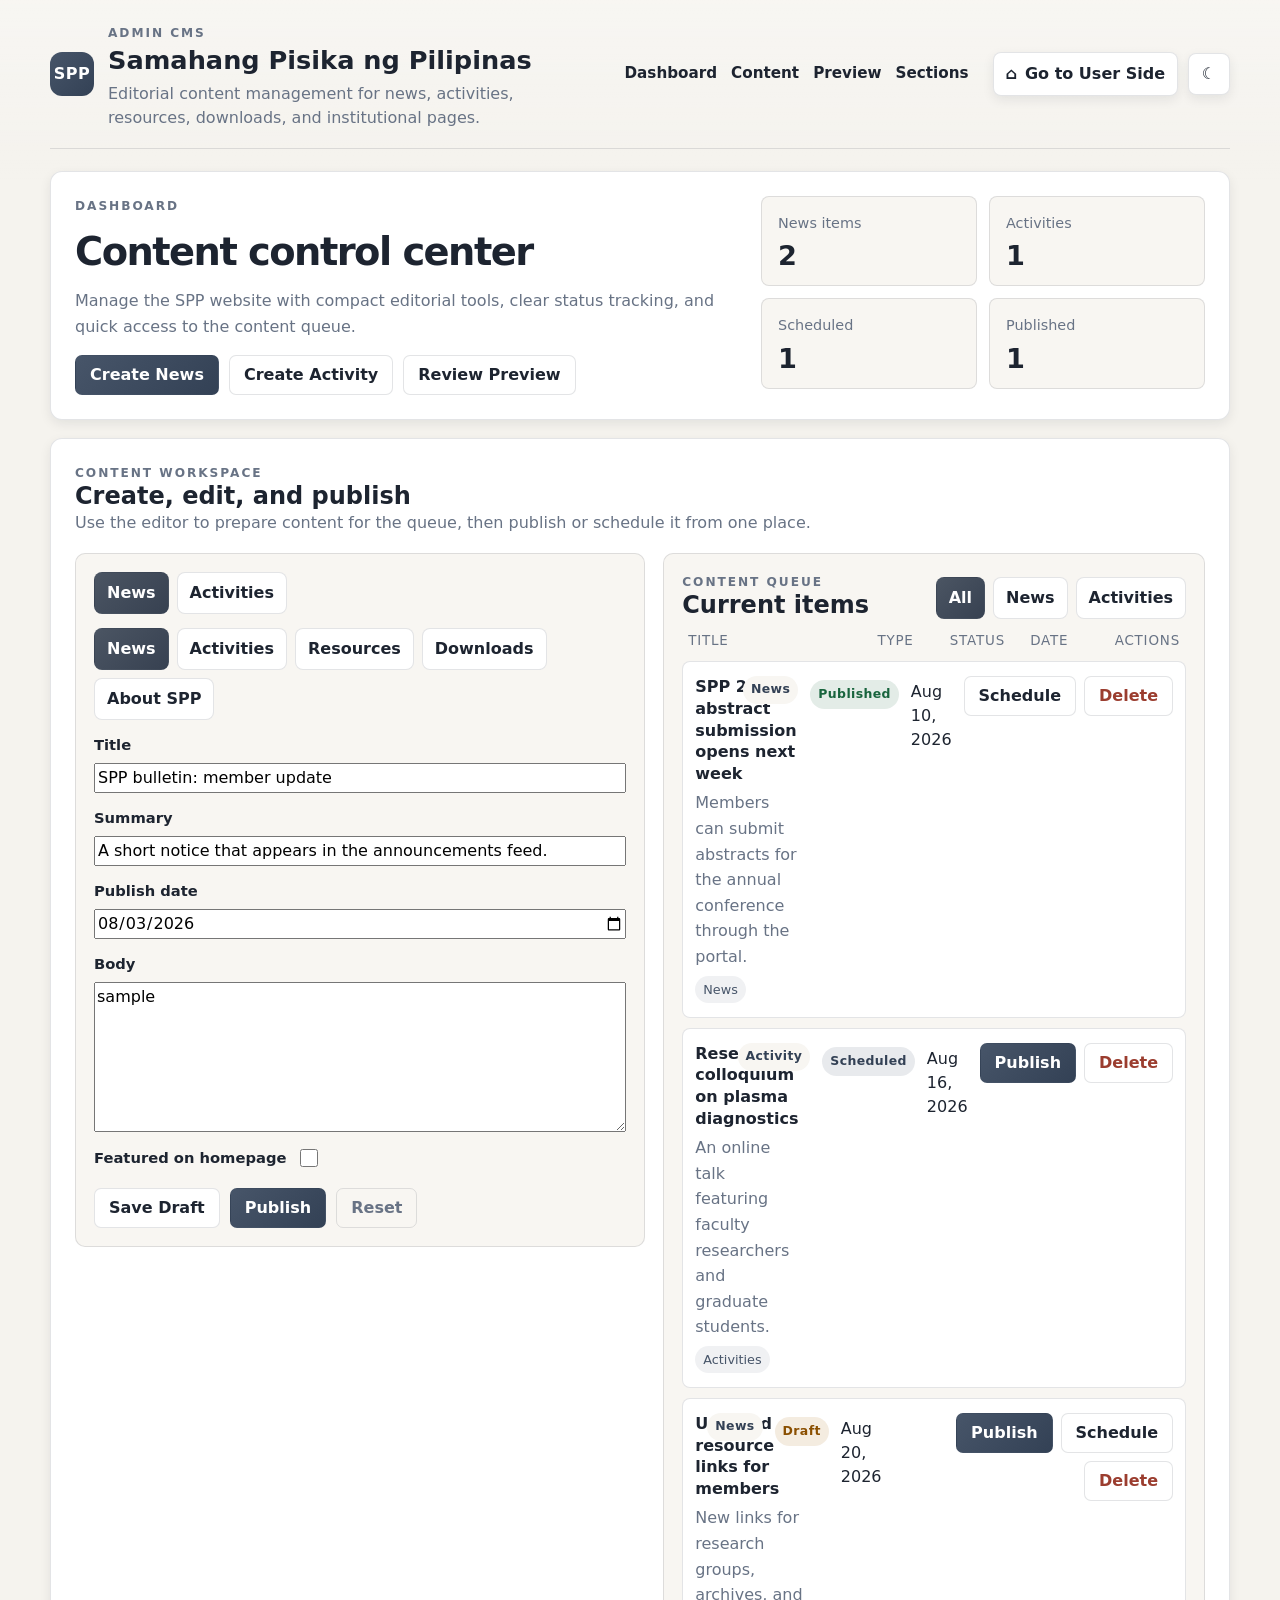
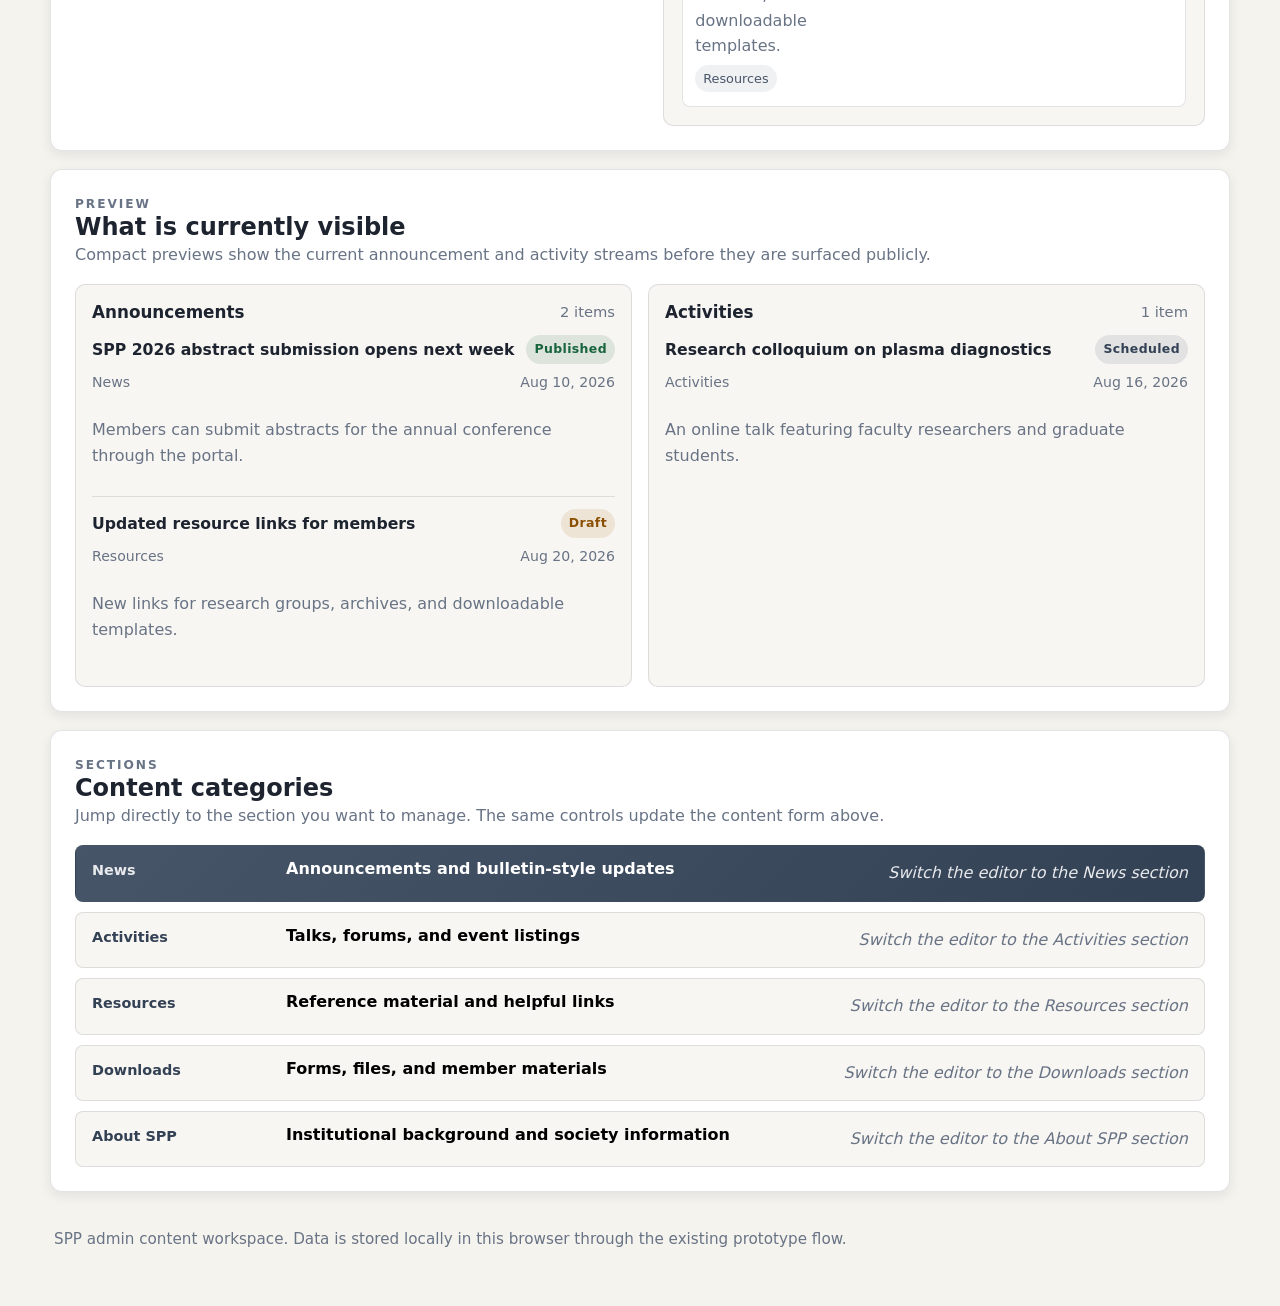
==== commit e3aa12f0: "Improve UI" ====
--- a/AdminDashboard.html
+++ b/AdminDashboard.html
@@ -8,15 +8,25 @@
 	<script src="admin/app.js?v=20260803" defer></script>
 </head>
 <body>
+	<a class="skip-link" href="#main-content">Skip to content</a>
+
 	<div class="dashboard-shell">
 		<header class="dashboard-topbar">
 			<div class="brand-block">
-				<div class="brand-mark">SPP</div>
-				<div>
-					<p class="eyebrow">Admin Control Center</p>
+				<div class="brand-mark" aria-hidden="true">SPP</div>
+				<div class="brand-copy">
+					<p class="eyebrow">Admin CMS</p>
 					<h1>Samahang Pisika ng Pilipinas</h1>
+					<p>Editorial content management for news, activities, resources, downloads, and institutional pages.</p>
 				</div>
 			</div>
+
+			<nav class="dashboard-nav" aria-label="Dashboard sections">
+				<a href="#dashboard">Dashboard</a>
+				<a href="#compose">Content</a>
+				<a href="#preview">Preview</a>
+				<a href="#sections">Sections</a>
+			</nav>
 
 			<div class="topbar-actions">
 				<a class="ghost-button" href="index.html" aria-label="Go to user side">
@@ -30,144 +40,196 @@
 			</div>
 		</header>
 
-		<main class="sections-board">
-			<section class="section-panel section-panel-news" data-section-panel="News">
+		<main id="main-content" class="dashboard-main">
+			<section class="panel summary-strip dashboard-overview" id="dashboard">
+				<div class="overview-copy">
+					<p class="panel-kicker">Dashboard</p>
+					<h2>Content control center</h2>
+					<p>Manage the SPP website with compact editorial tools, clear status tracking, and quick access to the content queue.</p>
+					<div class="overview-actions">
+						<button type="button" class="button button-primary" data-fill-template="announcement">Create News</button>
+						<button type="button" class="button button-secondary" data-fill-template="event">Create Activity</button>
+						<button type="button" class="button button-secondary" data-scroll-target="preview">Review Preview</button>
+					</div>
+				</div>
+
+				<div class="metric-grid" aria-label="Content metrics">
+					<article class="metric-card">
+						<span>News items</span>
+						<strong data-metric="announcement-count">0</strong>
+					</article>
+					<article class="metric-card">
+						<span>Activities</span>
+						<strong data-metric="event-count">0</strong>
+					</article>
+					<article class="metric-card">
+						<span>Scheduled</span>
+						<strong data-metric="scheduled-count">0</strong>
+					</article>
+					<article class="metric-card">
+						<span>Published</span>
+						<strong data-metric="published-count">0</strong>
+					</article>
+				</div>
+			</section>
+
+			<section class="panel workspace-panel" id="compose">
 				<div class="section-panel-head">
 					<div>
-						<p class="panel-kicker">News</p>
-						<h2>Announcements</h2>
-					</div>
-				</div>
-				<div class="section-panel-body">
-					<form class="section-form" data-section-form="News">
-						<input type="hidden" name="section" value="News" />
-						<label class="field-row">
+						<p class="panel-kicker">Content workspace</p>
+						<h2>Create, edit, and publish</h2>
+						<p>Use the editor to prepare content for the queue, then publish or schedule it from one place.</p>
+					</div>
+				</div>
+
+				<div class="workspace-grid">
+					<div class="compose-column">
+						<form class="compose-form" data-compose-form>
+							<div class="control-strip" aria-label="Post type selector">
+								<button type="button" class="control-tab" data-post-type="announcement" aria-selected="true">News</button>
+								<button type="button" class="control-tab" data-post-type="event" aria-selected="false">Activities</button>
+							</div>
+
+							<div class="section-pills" aria-label="Content categories">
+								<button type="button" class="control-tab" data-section="News" aria-selected="true">News</button>
+								<button type="button" class="control-tab" data-section="Activities" aria-selected="false">Activities</button>
+								<button type="button" class="control-tab" data-section="Resources" aria-selected="false">Resources</button>
+								<button type="button" class="control-tab" data-section="Downloads" aria-selected="false">Downloads</button>
+								<button type="button" class="control-tab" data-section="About SPP" aria-selected="false">About SPP</button>
+							</div>
+
+							<input type="hidden" name="section" value="News" />
+							<input type="hidden" name="status" value="draft" />
+
+							<label class="field-row">
+								<span>Title</span>
+								<input type="text" name="title" placeholder="Enter a working title" required />
+							</label>
+
+							<label class="field-row">
+								<span>Summary</span>
+								<input type="text" name="summary" placeholder="Short summary for list views" />
+							</label>
+
+							<label class="field-row">
+								<span>Publish date</span>
+								<input type="date" name="publishDate" />
+							</label>
+
+							<label class="field-row field-row-wide">
+								<span>Body</span>
+								<textarea name="body" rows="6" placeholder="Write the main content here."></textarea>
+							</label>
+
+							<label class="field-row field-row-inline">
+								<span>Featured on homepage</span>
+								<input type="checkbox" name="featureOnHomepage" />
+							</label>
+
+							<div class="form-actions">
+								<button type="submit" class="button button-secondary" data-status="draft">Save Draft</button>
+								<button type="submit" class="button button-primary" data-status="published">Publish</button>
+								<button type="reset" class="button button-quiet">Reset</button>
+							</div>
+						</form>
+					</div>
+
+					<aside class="queue-column" id="queue">
+						<div class="section-panel-head queue-head">
+							<div>
+								<p class="panel-kicker">Content queue</p>
+								<h2>Current items</h2>
+							</div>
+							<div class="queue-filters" aria-label="Queue filters">
+								<button type="button" class="filter-tab active" data-filter="all">All</button>
+								<button type="button" class="filter-tab" data-filter="announcement">News</button>
+								<button type="button" class="filter-tab" data-filter="event">Activities</button>
+							</div>
+						</div>
+
+						<div class="queue-table-head" aria-hidden="true">
 							<span>Title</span>
-							<input type="text" name="title" placeholder="News title" required />
-						</label>
-						<label class="field-row">
-							<span>Summary</span>
-							<input type="text" name="summary" placeholder="Short sample summary" />
-						</label>
-						<label class="field-row field-row-wide">
-							<span>Body</span>
-							<textarea name="body" rows="3" placeholder="sample"></textarea>
-						</label>
-					</form>
-				</div>
-			</section>
-
-			<section class="section-panel section-panel-activities" data-section-panel="Activities">
+							<span>Type</span>
+							<span>Status</span>
+							<span>Date</span>
+							<span>Actions</span>
+						</div>
+
+						<div class="queue-list" data-queue-list></div>
+					</aside>
+				</div>
+			</section>
+
+			<section class="panel preview-panel" id="preview" data-preview-panel>
 				<div class="section-panel-head">
 					<div>
-						<p class="panel-kicker">Activities</p>
-						<h2>Events</h2>
-					</div>
-				</div>
-				<div class="section-panel-body">
-					<form class="section-form" data-section-form="Activities">
-						<input type="hidden" name="section" value="Activities" />
-						<label class="field-row">
-							<span>Title</span>
-							<input type="text" name="title" placeholder="Event title" required />
-						</label>
-						<label class="field-row">
-							<span>Date</span>
-							<input type="date" name="publishDate" />
-						</label>
-						<label class="field-row field-row-wide">
-							<span>Body</span>
-							<textarea name="body" rows="3" placeholder="sample"></textarea>
-						</label>
-					</form>
-				</div>
-			</section>
-
-			<section class="section-panel section-panel-resources" data-section-panel="Resources">
+						<p class="panel-kicker">Preview</p>
+						<h2>What is currently visible</h2>
+						<p>Compact previews show the current announcement and activity streams before they are surfaced publicly.</p>
+					</div>
+				</div>
+
+				<div class="preview-grid">
+					<article class="preview-stream">
+						<div class="preview-stream-head">
+							<h3>Announcements</h3>
+							<span data-preview-count="announcement">0 items</span>
+						</div>
+						<div data-preview-list="announcement"></div>
+					</article>
+
+					<article class="preview-stream">
+						<div class="preview-stream-head">
+							<h3>Activities</h3>
+							<span data-preview-count="event">0 items</span>
+						</div>
+						<div data-preview-list="event"></div>
+					</article>
+				</div>
+			</section>
+
+			<section class="panel section-directory" id="sections">
 				<div class="section-panel-head">
 					<div>
-						<p class="panel-kicker">Resources</p>
-						<h2>Reference content</h2>
-					</div>
-				</div>
-				<div class="section-panel-body">
-					<form class="section-form" data-section-form="Resources">
-						<input type="hidden" name="section" value="Resources" />
-						<label class="field-row">
-							<span>Title</span>
-							<input type="text" name="title" placeholder="Resource title" required />
-						</label>
-						<label class="field-row">
-							<span>Link</span>
-							<input type="url" name="link" placeholder="sample" />
-						</label>
-						<label class="field-row field-row-wide">
-							<span>Body</span>
-							<textarea name="body" rows="3" placeholder="sample"></textarea>
-						</label>
-					</form>
-				</div>
-			</section>
-
-			<section class="section-panel section-panel-downloads" data-section-panel="Downloads">
-				<div class="section-panel-head">
-					<div>
-						<p class="panel-kicker">Downloads</p>
-						<h2>Files and forms</h2>
-					</div>
-				</div>
-				<div class="section-panel-body">
-					<form class="section-form" data-section-form="Downloads">
-						<input type="hidden" name="section" value="Downloads" />
-						<label class="field-row">
-							<span>Title</span>
-							<input type="text" name="title" placeholder="Download title" required />
-						</label>
-						<label class="field-row">
-							<span>File</span>
-							<input type="text" name="file" placeholder="sample" />
-						</label>
-						<label class="field-row field-row-wide">
-							<span>Body</span>
-							<textarea name="body" rows="3" placeholder="sample"></textarea>
-						</label>
-					</form>
-				</div>
-			</section>
-
-			<section class="section-panel section-panel-about" data-section-panel="About SPP">
-				<div class="section-panel-head">
-					<div>
-						<p class="panel-kicker">About SPP</p>
-						<h2>Society information</h2>
-					</div>
-				</div>
-				<div class="section-panel-body">
-					<form class="section-form" data-section-form="About SPP">
-						<input type="hidden" name="section" value="About SPP" />
-						<label class="field-row">
-							<span>Title</span>
-							<input type="text" name="title" placeholder="About page title" required />
-						</label>
-						<label class="field-row field-row-wide">
-							<span>Body</span>
-							<textarea name="body" rows="3" placeholder="sample"></textarea>
-						</label>
-					</form>
-				</div>
-			</section>
+						<p class="panel-kicker">Sections</p>
+						<h2>Content categories</h2>
+						<p>Jump directly to the section you want to manage. The same controls update the content form above.</p>
+					</div>
+				</div>
+
+				<div class="section-list" role="list" aria-label="Content categories">
+					<button type="button" class="section-row" data-section="News">
+						<span>News</span>
+						<strong>Announcements and bulletin-style updates</strong>
+						<em>Switch the editor to the News section</em>
+					</button>
+					<button type="button" class="section-row" data-section="Activities">
+						<span>Activities</span>
+						<strong>Talks, forums, and event listings</strong>
+						<em>Switch the editor to the Activities section</em>
+					</button>
+					<button type="button" class="section-row" data-section="Resources">
+						<span>Resources</span>
+						<strong>Reference material and helpful links</strong>
+						<em>Switch the editor to the Resources section</em>
+					</button>
+					<button type="button" class="section-row" data-section="Downloads">
+						<span>Downloads</span>
+						<strong>Forms, files, and member materials</strong>
+						<em>Switch the editor to the Downloads section</em>
+					</button>
+					<button type="button" class="section-row" data-section="About SPP">
+						<span>About SPP</span>
+						<strong>Institutional background and society information</strong>
+						<em>Switch the editor to the About SPP section</em>
+					</button>
+				</div>
+			</section>
+
+			<footer class="site-footer">
+				<p>SPP admin content workspace. Data is stored locally in this browser through the existing prototype flow.</p>
+			</footer>
 		</main>
-
-		<section class="panel summary-strip">
-			<div class="summary-item">
-				<span>Scheduled</span>
-				<strong data-metric="scheduled-count">0</strong>
-			</div>
-			<div class="summary-item">
-				<span>Published</span>
-				<strong data-metric="published-count">0</strong>
-			</div>
-		</section>
 	</div>
 </body>
 </html>
--- a/admin/styles.css
+++ b/admin/styles.css
@@ -1,23 +1,29 @@
 :root {
   color-scheme: light;
-  --bg: #f4f1ea;
-  --bg-2: #ebe8de;
-  --surface: #fbfaf7;
-  --surface-strong: #ffffff;
-  --surface-muted: #f6f3eb;
-  --text: #1f2937;
-  --muted: #5e6976;
+  --bg-page: #f5f3ee;
+  --surface: #ffffff;
+  --surface-soft: #f8f6f2;
+  --surface-strong: #efebe4;
+  --card-bg: #ffffff;
+  --header-bg: rgba(245, 243, 238, 0.92);
+  --footer-bg: #111214;
+  --text: #1d2430;
+  --muted: #687385;
   --accent: #475569;
   --accent-strong: #334155;
   --accent-soft: rgba(71, 85, 105, 0.08);
   --warn: #a25a00;
+  --danger: #9b3d2f;
   --success: #18643d;
-  --border: rgba(31, 41, 55, 0.12);
-  --shadow: 0 1px 3px rgba(15, 23, 42, 0.06);
-  --radius-lg: 8px;
-  --radius-md: 6px;
+  --border: rgba(29, 36, 48, 0.12);
+  --shadow: 0 4px 12px rgba(15, 23, 42, 0.08);
+  --radius-lg: 12px;
+  --radius-md: 8px;
   --radius-sm: 6px;
-  --max-width: 1120px;
+  --radius-pill: 999px;
+  --gradient-primary: linear-gradient(135deg, #475569 0%, #334155 100%);
+  --gradient-active: linear-gradient(135deg, #4b5563 0%, #374151 100%);
+  --max-width: 1180px;
 }
 
 * {
@@ -33,7 +39,7 @@
   min-height: 100vh;
   color: var(--text);
   font-family: "Trebuchet MS", "Segoe UI", system-ui, sans-serif;
-  background: linear-gradient(180deg, var(--bg-2) 0%, var(--bg) 100%);
+  background: var(--bg-page);
   line-height: 1.5;
 }
 
@@ -42,7 +48,7 @@
   position: fixed;
   inset: 0;
   pointer-events: none;
-  background: linear-gradient(135deg, rgba(255, 255, 255, 0.22), transparent 28%);
+  background: linear-gradient(180deg, rgba(255, 255, 255, 0.28), transparent 20%);
 }
 
 a {
@@ -61,21 +67,37 @@
   border: 0;
 }
 
+.skip-link {
+  position: absolute;
+  left: 14px;
+  top: -48px;
+  z-index: 200;
+  padding: 10px 14px;
+  border-radius: 999px;
+  background: var(--accent-strong);
+  color: #fff;
+  transition: top 160ms ease;
+}
+
+.skip-link:focus {
+  top: 12px;
+}
+
 .dashboard-shell {
   width: min(calc(100% - 32px), var(--max-width));
   margin: 0 auto;
-  padding: 24px 0 40px;
+  padding: 18px 0 40px;
   position: relative;
   z-index: 1;
 }
 
 .dashboard-topbar {
-  display: flex;
+  display: grid;
+  grid-template-columns: minmax(0, 1.3fr) auto auto;
   align-items: center;
-  justify-content: space-between;
-  gap: 16px;
-  padding: 0 0 20px;
-  margin-bottom: 24px;
+  gap: 24px;
+  padding: 0 0 18px;
+  margin-bottom: 22px;
   border-bottom: 1px solid var(--border);
 }
 
@@ -83,42 +105,89 @@
   display: flex;
   align-items: center;
   gap: 14px;
+  min-width: 0;
 }
 
 .brand-mark {
-  width: 46px;
-  height: 46px;
-  border-radius: 8px;
+  width: 44px;
+  height: 44px;
+  border-radius: 12px;
   display: grid;
   place-items: center;
   font-weight: 800;
+  letter-spacing: 0.03em;
   color: #fff;
-  background: var(--accent);
-  box-shadow: 0 1px 3px rgba(15, 23, 42, 0.12);
+  background: var(--gradient-primary);
+  box-shadow: none;
   flex: 0 0 auto;
+}
+
+.brand-copy {
+  min-width: 0;
 }
 
 .eyebrow,
 .panel-kicker {
-  margin: 0 0 4px;
+  margin: 0;
   font-size: 0.76rem;
   text-transform: uppercase;
-  letter-spacing: 0.14em;
+  letter-spacing: 0.16em;
   font-weight: 700;
-  color: var(--accent);
-}
-
-.brand-block h1 {
-  margin: 0;
-  font-size: clamp(1.15rem, 2vw, 1.7rem);
+  color: var(--muted);
+}
+
+.brand-copy h1 {
+  margin: 4px 0 0;
+  font-size: clamp(1.1rem, 2vw, 1.6rem);
   line-height: 1.15;
 }
 
+.brand-copy p {
+  margin: 6px 0 0;
+  color: var(--muted);
+  max-width: 58ch;
+}
+
+.dashboard-nav {
+  display: flex;
+  align-items: center;
+  gap: 14px;
+  flex-wrap: wrap;
+  justify-content: center;
+}
+
+.dashboard-nav a {
+  padding: 8px 0;
+  border-bottom: 1px solid transparent;
+  color: var(--text);
+  font-size: 0.95rem;
+  font-weight: 600;
+  transition: border-color 160ms ease, color 160ms ease;
+}
+
+.dashboard-nav a:hover,
+.dashboard-nav a:focus-visible {
+  border-bottom-color: var(--accent);
+  outline: none;
+}
+
 .topbar-actions {
   display: flex;
   align-items: center;
+  justify-content: flex-end;
   gap: 10px;
   flex-wrap: wrap;
+}
+
+.ghost-button,
+.theme-toggle,
+.button,
+.control-tab,
+.filter-tab,
+.item-action,
+.section-row {
+  border: 1px solid var(--border);
+  transition: transform 160ms ease, border-color 160ms ease, background-color 160ms ease, color 160ms ease, box-shadow 160ms ease;
 }
 
 .ghost-button,
@@ -128,13 +197,11 @@
   justify-content: center;
   gap: 8px;
   padding: 9px 12px;
-  border: 1px solid var(--border);
-  border-radius: 6px;
-  background: linear-gradient(180deg, var(--surface-strong), var(--surface-muted));
+  border-radius: 8px;
+  background: var(--surface);
   color: var(--text);
   box-shadow: var(--shadow);
   cursor: pointer;
-  transition: background 180ms ease, border-color 180ms ease, transform 180ms ease;
 }
 
 .ghost-button {
@@ -144,16 +211,24 @@
 .ghost-button:hover,
 .ghost-button:focus-visible,
 .theme-toggle:hover,
-.theme-toggle:focus-visible {
-  background: var(--surface-muted);
-  border-color: rgba(71, 85, 105, 0.2);
+.theme-toggle:focus-visible,
+.button:hover,
+.button:focus-visible,
+.control-tab:hover,
+.control-tab:focus-visible,
+.filter-tab:hover,
+.filter-tab:focus-visible,
+.item-action:hover,
+.item-action:focus-visible,
+.section-row:hover,
+.section-row:focus-visible {
   transform: translateY(-1px);
   outline: none;
 }
 
 .theme-toggle {
-  width: 40px;
-  height: 40px;
+  width: 42px;
+  height: 42px;
   padding: 0;
 }
 
@@ -171,56 +246,171 @@
   display: block;
 }
 
-.sections-board {
-  display: grid;
+.dashboard-main {
+  display: grid;
+  gap: 18px;
+}
+
+.panel,
+.summary-strip {
+  border: 1px solid var(--border);
+  border-radius: var(--radius-lg);
+  background: var(--surface);
+  box-shadow: var(--shadow);
+}
+
+.summary-strip {
+  padding: 24px;
+}
+
+.dashboard-overview {
+  display: grid;
+  grid-template-columns: minmax(0, 1.2fr) minmax(320px, 0.8fr);
+  gap: 20px;
+  align-items: start;
+}
+
+.overview-copy {
+  display: grid;
+  gap: 14px;
+}
+
+.overview-copy h2,
+.section-panel-head h2,
+.preview-stream-head h3,
+.section-row strong {
+  margin: 0;
+  line-height: 1.15;
+}
+
+.overview-copy h2 {
+  font-size: clamp(1.8rem, 3vw, 2.4rem);
+  letter-spacing: -0.04em;
+}
+
+.overview-copy p,
+.section-panel-head p,
+.section-row em {
+  margin: 0;
+  color: var(--muted);
+  line-height: 1.65;
+}
+
+.overview-actions {
+  display: flex;
+  flex-wrap: wrap;
+  gap: 10px;
+}
+
+.metric-grid {
+  display: grid;
+  grid-template-columns: repeat(2, minmax(0, 1fr));
+  gap: 12px;
+}
+
+.metric-card {
+  padding: 16px;
+  border-radius: 8px;
+  border: 1px solid var(--border);
+  background: var(--surface-soft);
+  display: grid;
+  gap: 8px;
+}
+
+.metric-card span {
+  color: var(--muted);
+  font-size: 0.9rem;
+}
+
+.metric-card strong {
+  font-size: 1.7rem;
+  line-height: 1;
+}
+
+.workspace-panel,
+.preview-panel,
+.section-directory {
+  padding: 24px;
+}
+
+.section-panel-head {
+  display: flex;
+  align-items: flex-end;
+  justify-content: space-between;
   gap: 16px;
-}
-
-.section-panel {
-  padding: 22px 24px;
+  margin-bottom: 16px;
+}
+
+.workspace-grid {
+  display: grid;
+  grid-template-columns: minmax(0, 1fr) minmax(360px, 0.95fr);
+  gap: 18px;
+  align-items: start;
+}
+
+.compose-form {
+  display: grid;
+  gap: 14px;
+  padding: 18px;
+  border-radius: 10px;
   border: 1px solid var(--border);
+  background: var(--surface-soft);
+}
+
+.control-strip,
+.section-pills {
+  display: flex;
+  flex-wrap: wrap;
+  gap: 8px;
+}
+
+.control-tab,
+.filter-tab {
+  min-height: 38px;
+  padding: 8px 12px;
   border-radius: 8px;
-  background: var(--surface-strong);
-  box-shadow: var(--shadow);
-}
-
-.section-panel-head {
-  display: flex;
-  align-items: start;
-  justify-content: space-between;
-  gap: 12px;
-  margin-bottom: 16px;
-}
-
-.section-panel-head h2 {
-  margin: 0;
-  font-size: 1.1rem;
-  line-height: 1.3;
-}
-
-.section-panel-body {
-  display: grid;
-  gap: 16px;
-}
-
-.section-form {
-  display: grid;
-  gap: 14px;
+  background: var(--surface);
+  color: var(--text);
+  font-weight: 700;
+  cursor: pointer;
+}
+
+.control-tab.active,
+.filter-tab.active {
+  background: var(--gradient-active);
+  color: #fff;
+  border-color: transparent;
 }
 
 .field-row {
   display: grid;
-  gap: 8px;
+  gap: 7px;
 }
 
 .field-row > span {
   font-size: 0.92rem;
   font-weight: 600;
-  color: var(--text);
+}
+
+.field-row-inline {
+  grid-template-columns: auto 1fr;
+  align-items: center;
+  gap: 10px;
+}
+
+.field-row-inline > span {
+  margin: 0;
+}
+
+.field-row-inline input[type="checkbox"] {
+  width: 18px;
+  height: 18px;
+  accent-color: var(--accent);
 }
 
 .section-form input,
-.section-form textarea {
+.section-form textarea,
+.section-form select {
   width: 100%;
   min-height: 42px;
   padding: 10px 12px;
@@ -232,126 +422,477 @@
 }
 
 .section-form textarea {
-  min-height: 90px;
+  min-height: 120px;
   resize: vertical;
 }
 
 .section-form input:focus,
-.section-form textarea:focus {
+.section-form textarea:focus,
+.section-form select:focus {
   outline: none;
   border-color: var(--accent);
-  box-shadow: 0 0 0 2px rgba(71, 85, 105, 0.12);
-}
-
-.panel.summary-strip {
-  margin-top: 24px;
+  box-shadow: 0 0 0 3px rgba(71, 85, 105, 0.12);
+}
+
+.form-actions {
+  display: flex;
+  flex-wrap: wrap;
+  gap: 10px;
+  padding-top: 4px;
+}
+
+.button,
+.item-action {
+  display: inline-flex;
+  align-items: center;
+  justify-content: center;
+  min-height: 40px;
+  padding: 0 14px;
+  border-radius: 7px;
+  cursor: pointer;
+  font-weight: 700;
+}
+
+.button-primary,
+.item-action.primary {
+  background: var(--gradient-primary);
+  color: #fff;
+  border-color: transparent;
+}
+
+.button-secondary,
+.item-action {
+  background: var(--surface);
+  color: var(--text);
+}
+
+.button-quiet {
+  background: transparent;
+  color: var(--muted);
+}
+
+.item-action.danger {
+  color: var(--danger);
+}
+
+.queue-column {
+  padding: 18px;
+  border-radius: 10px;
+  border: 1px solid var(--border);
+  background: var(--surface-soft);
+}
+
+.queue-head {
+  margin-bottom: 12px;
+}
+
+.queue-filters {
+  display: flex;
+  flex-wrap: wrap;
+  gap: 8px;
+}
+
+.queue-table-head,
+.queue-row {
+  display: grid;
+  grid-template-columns: minmax(0, 2.2fr) 0.75fr 0.85fr 0.9fr auto;
+  gap: 12px;
+  align-items: start;
+}
+
+.queue-table-head {
+  padding: 0 6px 10px;
+  color: var(--muted);
+  font-size: 0.84rem;
+  letter-spacing: 0.06em;
+  text-transform: uppercase;
+}
+
+.queue-list {
+  display: grid;
+  gap: 10px;
+}
+
+.queue-row {
+  padding: 14px 12px;
+  border: 1px solid var(--border);
+  border-radius: 8px;
+  background: var(--surface);
+}
+
+.queue-cell {
+  display: grid;
+  gap: 6px;
+}
+
+.queue-title strong {
+  display: block;
+  font-size: 1rem;
+  line-height: 1.35;
+}
+
+.queue-title span,
+.preview-item p {
+  color: var(--muted);
+  line-height: 1.6;
+}
+
+.queue-title em {
+  width: fit-content;
+  font-style: normal;
+  font-size: 0.8rem;
+  color: var(--accent);
+  background: var(--accent-soft);
+  border-radius: 999px;
+  padding: 4px 8px;
+}
+
+.queue-type,
+.post-tag {
+  width: fit-content;
+  padding: 5px 8px;
+  border-radius: 999px;
+  font-size: 0.78rem;
+  font-weight: 700;
+  letter-spacing: 0.03em;
+}
+
+.queue-type {
+  background: var(--surface-soft);
+  color: var(--accent-strong);
+}
+
+.post-tag {
+  background: rgba(71, 85, 105, 0.1);
+  color: var(--accent-strong);
+}
+
+.post-tag[data-status="draft"] {
+  background: rgba(161, 98, 7, 0.12);
+  color: #8a4f00;
+}
+
+.post-tag[data-status="scheduled"] {
+  background: rgba(71, 85, 105, 0.12);
+  color: var(--accent-strong);
+}
+
+.post-tag[data-status="published"] {
+  background: rgba(24, 100, 61, 0.12);
+  color: var(--success);
+}
+
+.queue-cell.queue-actions {
+  display: flex;
+  flex-wrap: wrap;
+  gap: 8px;
+  justify-content: flex-end;
+}
+
+.queue-cell.queue-date,
+.queue-cell.queue-status,
+.queue-cell.queue-type {
+  padding-top: 4px;
+}
+
+.empty-state {
+  padding: 16px;
+  border-radius: 8px;
+  border: 1px dashed var(--border);
+  color: var(--muted);
+  background: transparent;
+}
+
+.preview-grid {
   display: grid;
   grid-template-columns: repeat(2, minmax(0, 1fr));
   gap: 16px;
-  padding: 18px 20px;
+}
+
+.preview-stream {
+  padding: 16px;
+  border-radius: 10px;
   border: 1px solid var(--border);
+  background: var(--surface-soft);
+}
+
+.preview-stream-head {
+  display: flex;
+  align-items: center;
+  justify-content: space-between;
+  gap: 12px;
+  margin-bottom: 12px;
+}
+
+.preview-stream-head h3 {
+  font-size: 1.05rem;
+}
+
+.preview-stream-head span {
+  color: var(--muted);
+  font-size: 0.92rem;
+}
+
+.preview-item {
+  display: grid;
+  gap: 8px;
+  padding: 12px 0;
+  border-top: 1px solid var(--border);
+}
+
+.preview-item:first-child {
+  border-top: 0;
+  padding-top: 0;
+}
+
+.preview-item-head,
+.preview-item-meta {
+  display: flex;
+  align-items: center;
+  justify-content: space-between;
+  gap: 12px;
+}
+
+.preview-item-head strong {
+  font-size: 0.98rem;
+}
+
+.preview-item-meta {
+  color: var(--muted);
+  font-size: 0.88rem;
+}
+
+.section-directory .section-list {
+  display: grid;
+  gap: 10px;
+}
+
+.section-row {
+  width: 100%;
+  padding: 14px 16px;
   border-radius: 8px;
-  background: var(--surface-strong);
-  box-shadow: var(--shadow);
-}
-
-.summary-item {
-  padding: 14px 16px;
-  border-radius: 6px;
-  border: 1px solid var(--border);
-  background: var(--surface-muted);
-}
-
-.summary-item span {
-  display: block;
-  color: var(--muted);
-  font-size: 0.92rem;
-}
-
-.summary-item strong {
-  display: block;
-  margin-top: 6px;
-  font-size: 1.6rem;
-  line-height: 1;
-}
-
-@media (max-width: 780px) {
+  background: var(--surface-soft);
+  display: grid;
+  grid-template-columns: minmax(0, 180px) minmax(0, 1fr) auto;
+  gap: 14px;
+  text-align: left;
+  cursor: pointer;
+}
+
+.section-row span {
+  color: var(--accent-strong);
+  font-size: 0.9rem;
+  font-weight: 700;
+}
+
+.section-row.active {
+  background: var(--gradient-primary);
+  color: #fff;
+  border-color: transparent;
+}
+
+.section-row.active span,
+.section-row.active em {
+  color: rgba(255, 255, 255, 0.88);
+}
+
+.site-footer {
+  padding: 2px 4px 0;
+  color: var(--muted);
+  font-size: 0.95rem;
+}
+
+html[data-theme="dark"] {
+  color-scheme: dark;
+  --bg-page: #09090b;
+  --surface: #111114;
+  --surface-soft: #141418;
+  --surface-strong: #18181c;
+  --card-bg: #151519;
+  --header-bg: rgba(9, 9, 11, 0.92);
+  --footer-bg: #070708;
+  --text: #f4f4f5;
+  --muted: #b6b6bf;
+  --accent: #d1d5db;
+  --accent-strong: #f5f5f5;
+  --accent-soft: rgba(209, 213, 219, 0.1);
+  --border: rgba(255, 255, 255, 0.08);
+  --warn: #fbbf24;
+  --danger: #fca5a5;
+  --success: #4ade80;
+  --shadow: 0 4px 12px rgba(0, 0, 0, 0.22);
+  --gradient-primary: linear-gradient(135deg, #475569 0%, #111827 100%);
+  --gradient-active: linear-gradient(135deg, #374151 0%, #111827 100%);
+}
+
+html[data-theme="dark"] body {
+  background: var(--bg-page);
+}
+
+html[data-theme="dark"] body::before {
+  background: linear-gradient(180deg, rgba(255, 255, 255, 0.06), transparent 22%);
+}
+
+html[data-theme="dark"] .ghost-button,
+html[data-theme="dark"] .theme-toggle,
+html[data-theme="dark"] .panel,
+html[data-theme="dark"] .summary-strip,
+html[data-theme="dark"] .compose-form,
+html[data-theme="dark"] .queue-column,
+html[data-theme="dark"] .preview-stream,
+html[data-theme="dark"] .queue-row,
+html[data-theme="dark"] .metric-card,
+html[data-theme="dark"] .section-row {
+  background: var(--surface);
+  border-color: var(--border);
+  color: var(--text);
+}
+
+html[data-theme="dark"] .queue-column,
+html[data-theme="dark"] .preview-stream,
+html[data-theme="dark"] .compose-form,
+html[data-theme="dark"] .metric-card,
+html[data-theme="dark"] .section-row,
+html[data-theme="dark"] .queue-row,
+html[data-theme="dark"] .button-secondary,
+html[data-theme="dark"] .item-action {
+  background: rgba(17, 17, 20, 0.96);
+}
+
+html[data-theme="dark"] .button-secondary,
+html[data-theme="dark"] .button-quiet,
+html[data-theme="dark"] .item-action,
+html[data-theme="dark"] .control-tab,
+html[data-theme="dark"] .filter-tab {
+  color: var(--text);
+}
+
+html[data-theme="dark"] .section-row.active,
+html[data-theme="dark"] .control-tab.active,
+html[data-theme="dark"] .filter-tab.active {
+  background: var(--gradient-primary);
+  color: #fff;
+}
+
+html[data-theme="dark"] .post-tag[data-status="draft"] {
+  background: rgba(251, 191, 36, 0.14);
+  color: #fbbf24;
+}
+
+html[data-theme="dark"] .post-tag[data-status="scheduled"] {
+  background: rgba(203, 213, 225, 0.12);
+  color: #e5e7eb;
+}
+
+html[data-theme="dark"] .post-tag[data-status="published"] {
+  background: rgba(74, 222, 128, 0.12);
+  color: #86efac;
+}
+
+html[data-theme="dark"] .queue-title em,
+html[data-theme="dark"] .queue-type {
+  background: rgba(255, 255, 255, 0.06);
+  color: #e5e7eb;
+}
+
+html[data-theme="dark"] .section-row.active span,
+html[data-theme="dark"] .section-row.active em,
+html[data-theme="dark"] .ghost-button,
+html[data-theme="dark"] .theme-toggle,
+html[data-theme="dark"] .dashboard-nav a,
+html[data-theme="dark"] .brand-copy p,
+html[data-theme="dark"] .overview-copy p,
+html[data-theme="dark"] .section-panel-head p,
+html[data-theme="dark"] .preview-item p,
+html[data-theme="dark"] .preview-item-meta,
+html[data-theme="dark"] .queue-title span,
+html[data-theme="dark"] .queue-table-head {
+  color: var(--muted);
+}
+
+html[data-theme="dark"] .dashboard-nav a:hover,
+html[data-theme="dark"] .dashboard-nav a:focus-visible {
+  border-bottom-color: #f5f5f5;
+}
+
+@media (max-width: 1080px) {
+  .dashboard-topbar,
+  .dashboard-overview,
+  .workspace-grid,
+  .preview-grid {
+    grid-template-columns: 1fr;
+  }
+
   .dashboard-topbar {
-    flex-direction: column;
-    align-items: flex-start;
-  }
-
-  .topbar-actions {
-    width: 100%;
+    justify-items: start;
+  }
+
+  .dashboard-nav {
     justify-content: flex-start;
   }
-
-  .section-panel {
-    padding: 18px;
-  }
-
-  .panel.summary-strip {
-    grid-template-columns: 1fr;
-  }
-}
-
-@media (max-width: 560px) {
+}
+
+@media (max-width: 760px) {
   .dashboard-shell {
     width: min(calc(100% - 20px), var(--max-width));
-    padding-top: 14px;
-  }
-}
-
-html[data-theme="dark"] {
-  color-scheme: dark;
-  --bg: #111827;
-  --bg-2: #0f172a;
-  --surface: rgba(17, 24, 39, 0.96);
-  --surface-strong: #18212f;
-  --surface-muted: #111827;
-  --text: #f3f4f6;
-  --muted: #cbd5e1;
-  --accent: #94a3b8;
-  --accent-strong: #cbd5e1;
-  --accent-soft: rgba(148, 163, 184, 0.14);
-  --border: rgba(148, 163, 184, 0.16);
-  --warn: #fbbf24;
-  --success: #4ade80;
-  --shadow: 0 1px 3px rgba(0, 0, 0, 0.16);
-}
-
-html[data-theme="dark"] body {
-  background: linear-gradient(180deg, var(--bg-2) 0%, var(--bg) 100%);
-}
-
-html[data-theme="dark"] body::before {
-  background: linear-gradient(135deg, rgba(255, 255, 255, 0.06), transparent 35%);
-}
-
-html[data-theme="dark"] .ghost-button,
-html[data-theme="dark"] .theme-toggle,
-html[data-theme="dark"] .section-panel,
-html[data-theme="dark"] .summary-strip,
-html[data-theme="dark"] .summary-item {
-  background: var(--surface-strong);
-  border-color: var(--border);
-  color: var(--text);
-}
-
-html[data-theme="dark"] .ghost-button:hover,
-html[data-theme="dark"] .ghost-button:focus-visible,
-html[data-theme="dark"] .theme-toggle:hover,
-html[data-theme="dark"] .theme-toggle:focus-visible {
-  background: var(--surface-muted);
-}
-
-html[data-theme="dark"] .section-form input,
-html[data-theme="dark"] .section-form textarea {
-  background: rgba(15, 23, 42, 0.45);
-  color: var(--text);
-}
-
-html[data-theme="dark"] .section-form input::placeholder,
-html[data-theme="dark"] .section-form textarea::placeholder {
-  color: #94a3b8;
-}
+  }
+
+  .metric-grid {
+    grid-template-columns: 1fr;
+  }
+
+  .queue-table-head {
+    display: none;
+  }
+
+  .queue-table-head,
+  .queue-row {
+    grid-template-columns: 1fr;
+  }
+
+  .queue-cell.queue-actions {
+    justify-content: flex-start;
+  }
+
+  .section-row {
+    grid-template-columns: 1fr;
+  }
+
+  .section-panel-head,
+  .preview-item-head,
+  .preview-item-meta {
+    align-items: flex-start;
+    flex-direction: column;
+  }
+
+  .workspace-panel,
+  .preview-panel,
+  .section-directory,
+  .summary-strip {
+    padding: 18px;
+  }
+}
+
+@media (max-width: 520px) {
+  .dashboard-topbar {
+    gap: 14px;
+  }
+
+  .topbar-actions,
+  .overview-actions,
+  .form-actions,
+  .queue-filters,
+  .control-strip,
+  .section-pills {
+    width: 100%;
+  }
+
+  .button,
+  .ghost-button,
+  .theme-toggle,
+  .control-tab,
+  .filter-tab,
+  .item-action {
+    width: 100%;
+  }
+}
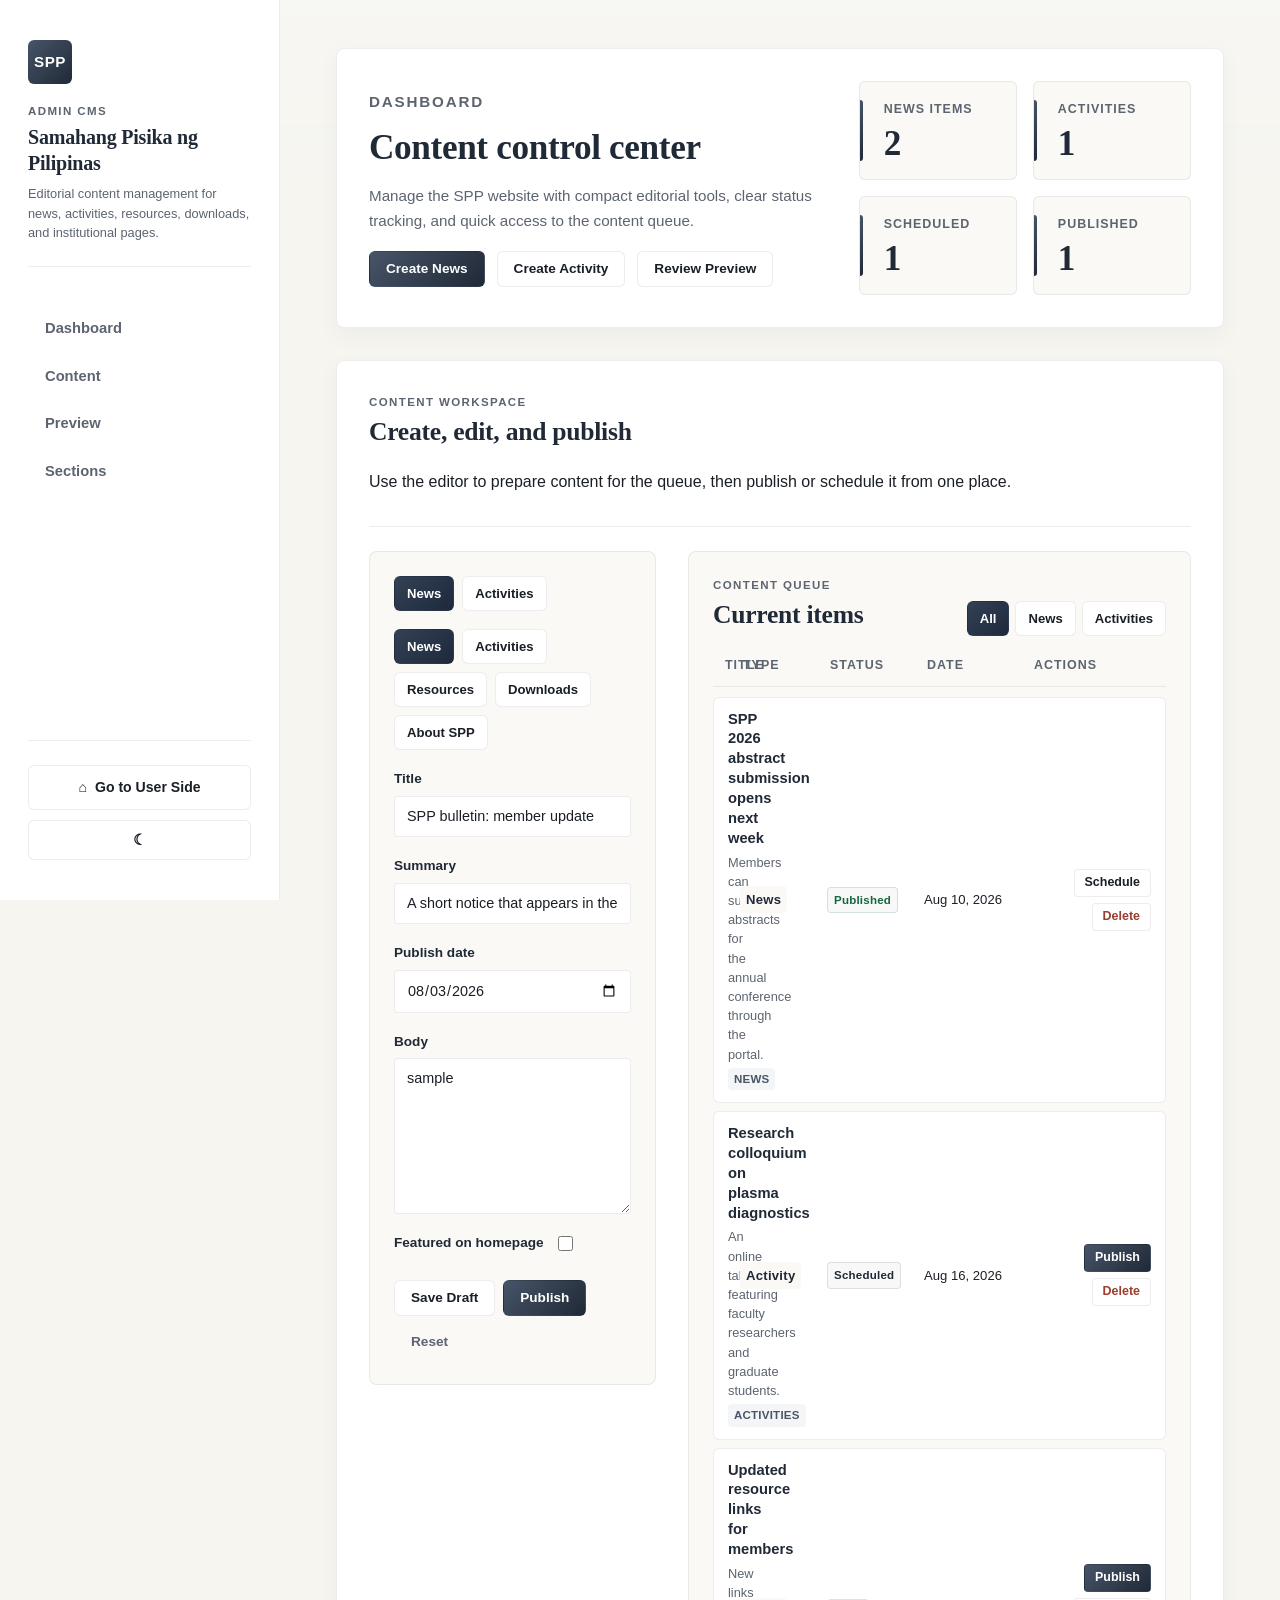
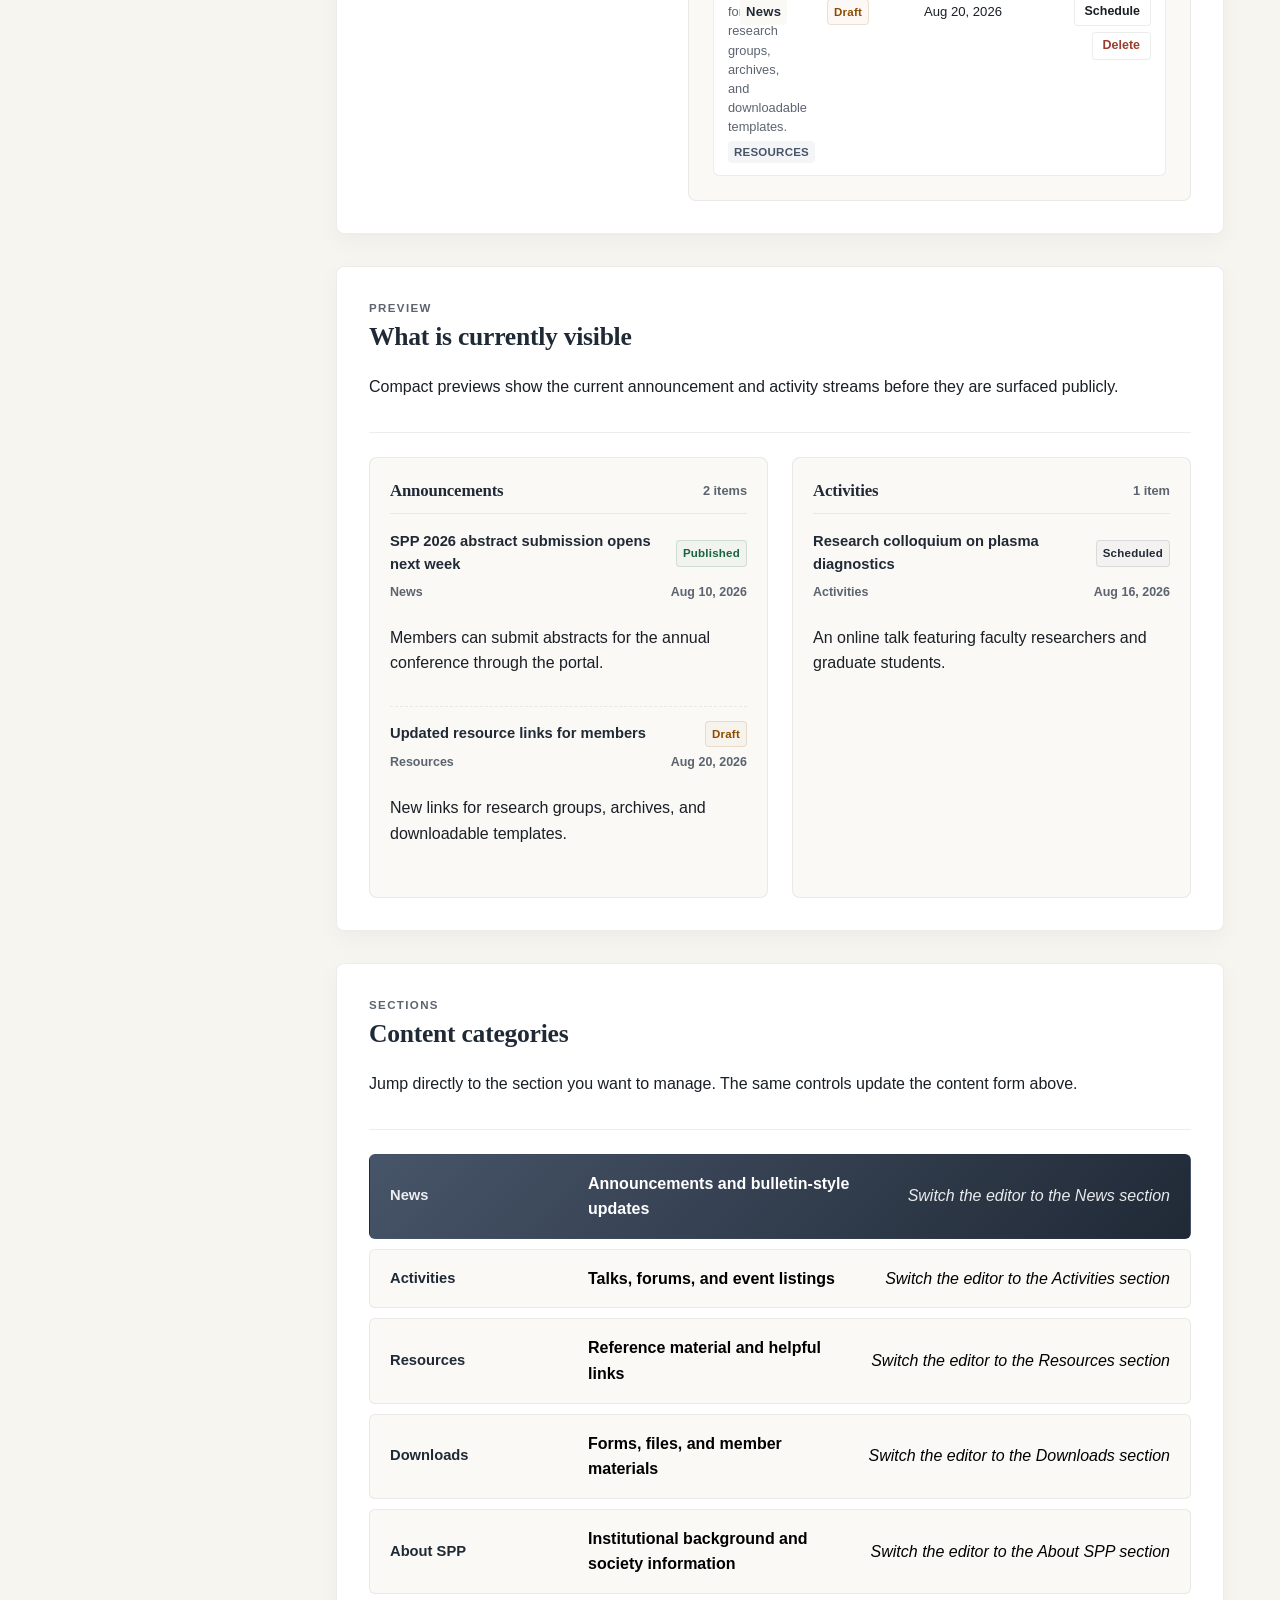
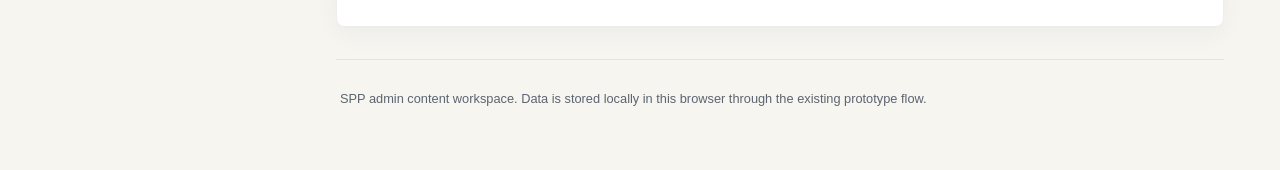
==== commit d891f4fd: "Improve UI" ====
--- a/AdminDashboard.html
+++ b/AdminDashboard.html
@@ -11,24 +11,32 @@
 	<a class="skip-link" href="#main-content">Skip to content</a>
 
 	<div class="dashboard-shell">
-		<header class="dashboard-topbar">
+		<header class="mobile-topbar" data-mobile-header>
+			<button class="menu-toggle" type="button" aria-label="Toggle menu" data-menu-toggle>
+				<span class="menu-toggle-icon" aria-hidden="true">☰</span>
+			</button>
+			<div class="mobile-brand">SPP Admin CMS</div>
+		</header>
+
+		<aside class="dashboard-sidebar" data-sidebar>
+			<button class="menu-close" type="button" aria-label="Close menu" data-menu-close>×</button>
 			<div class="brand-block">
 				<div class="brand-mark" aria-hidden="true">SPP</div>
 				<div class="brand-copy">
 					<p class="eyebrow">Admin CMS</p>
 					<h1>Samahang Pisika ng Pilipinas</h1>
-					<p>Editorial content management for news, activities, resources, downloads, and institutional pages.</p>
+					<p class="brand-desc">Editorial content management for news, activities, resources, downloads, and institutional pages.</p>
 				</div>
 			</div>
 
 			<nav class="dashboard-nav" aria-label="Dashboard sections">
-				<a href="#dashboard">Dashboard</a>
-				<a href="#compose">Content</a>
-				<a href="#preview">Preview</a>
-				<a href="#sections">Sections</a>
+				<a href="#dashboard" data-nav-link>Dashboard</a>
+				<a href="#compose" data-nav-link>Content</a>
+				<a href="#preview" data-nav-link>Preview</a>
+				<a href="#sections" data-nav-link>Sections</a>
 			</nav>
 
-			<div class="topbar-actions">
+			<div class="sidebar-footer">
 				<a class="ghost-button" href="index.html" aria-label="Go to user side">
 					<span aria-hidden="true">⌂</span>
 					<span>Go to User Side</span>
@@ -38,7 +46,7 @@
 					<span class="theme-icon theme-icon-sun" aria-hidden="true">☀</span>
 				</button>
 			</div>
-		</header>
+		</aside>
 
 		<main id="main-content" class="dashboard-main">
 			<section class="panel summary-strip dashboard-overview" id="dashboard">
--- a/admin/styles.css
+++ b/admin/styles.css
@@ -1,29 +1,32 @@
 :root {
   color-scheme: light;
-  --bg-page: #f5f3ee;
+  --bg-page: #f6f5f0; /* Warm academic paper tone */
   --surface: #ffffff;
-  --surface-soft: #f8f6f2;
-  --surface-strong: #efebe4;
+  --surface-soft: #faf9f6; /* Ivory cream for secondary areas */
+  --surface-strong: #ebeae4;
   --card-bg: #ffffff;
-  --header-bg: rgba(245, 243, 238, 0.92);
   --footer-bg: #111214;
-  --text: #1d2430;
-  --muted: #687385;
-  --accent: #475569;
-  --accent-strong: #334155;
-  --accent-soft: rgba(71, 85, 105, 0.08);
-  --warn: #a25a00;
+  --text: #1a1f26; /* High contrast dark charcoal */
+  --muted: #5c6470; /* Soft slate-grey for helper text */
+  --accent: #475569; /* SPP visual identity neutral */
+  --accent-strong: #202936;
+  --accent-soft: rgba(71, 85, 105, 0.06);
+  --warn: #8a4f00;
   --danger: #9b3d2f;
   --success: #18643d;
-  --border: rgba(29, 36, 48, 0.12);
-  --shadow: 0 4px 12px rgba(15, 23, 42, 0.08);
-  --radius-lg: 12px;
-  --radius-md: 8px;
-  --radius-sm: 6px;
+  --border: rgba(26, 31, 38, 0.08); /* Crisp, thin divider lines */
+  --shadow: 0 1px 3px rgba(0, 0, 0, 0.02), 0 8px 24px rgba(29, 36, 48, 0.04);
+  
+  /* Restrained, modern corner radii */
+  --radius-lg: 8px;
+  --radius-md: 6px;
+  --radius-sm: 4px;
   --radius-pill: 999px;
-  --gradient-primary: linear-gradient(135deg, #475569 0%, #334155 100%);
-  --gradient-active: linear-gradient(135deg, #4b5563 0%, #374151 100%);
-  --max-width: 1180px;
+  
+  /* SPP visual identity gradients */
+  --gradient-primary: linear-gradient(135deg, #475569 0%, #202936 100%);
+  --gradient-active: linear-gradient(135deg, #334155 0%, #1e293b 100%);
+  --max-width: 1240px;
 }
 
 * {
@@ -38,9 +41,10 @@
   margin: 0;
   min-height: 100vh;
   color: var(--text);
-  font-family: "Trebuchet MS", "Segoe UI", system-ui, sans-serif;
+  /* UI elements inherit this standard, highly legible sans-serif stack */
+  font-family: -apple-system, BlinkMacSystemFont, "Segoe UI", Roboto, Helvetica, Arial, sans-serif;
   background: var(--bg-page);
-  line-height: 1.5;
+  line-height: 1.6;
 }
 
 body::before {
@@ -48,7 +52,18 @@
   position: fixed;
   inset: 0;
   pointer-events: none;
-  background: linear-gradient(180deg, rgba(255, 255, 255, 0.28), transparent 20%);
+  background: linear-gradient(180deg, rgba(255, 255, 255, 0.2), transparent 250px);
+}
+
+/* Headings utilize an elegant academic serif stack for editorial character */
+h1, h2, h3, h4,
+.overview-copy h2,
+.section-panel-head h2,
+.preview-stream-head h3 {
+  font-family: Georgia, Cambria, "Times New Roman", Times, serif;
+  font-weight: 700;
+  color: var(--accent-strong);
+  letter-spacing: -0.01em;
 }
 
 a {
@@ -73,7 +88,7 @@
   top: -48px;
   z-index: 200;
   padding: 10px 14px;
-  border-radius: 999px;
+  border-radius: var(--radius-pill);
   background: var(--accent-strong);
   color: #fff;
   transition: top 160ms ease;
@@ -83,35 +98,98 @@
   top: 12px;
 }
 
+/* Layout Wrapper */
 .dashboard-shell {
-  width: min(calc(100% - 32px), var(--max-width));
-  margin: 0 auto;
-  padding: 18px 0 40px;
+  display: grid;
+  grid-template-columns: 280px 1fr;
+  min-height: 100vh;
   position: relative;
   z-index: 1;
 }
 
-.dashboard-topbar {
-  display: grid;
-  grid-template-columns: minmax(0, 1.3fr) auto auto;
+/* Compact Mobile Header (hidden on desktop) */
+.mobile-topbar {
+  display: none;
+  background: var(--surface);
+  border-bottom: 1px solid var(--border);
+  padding: 14px 20px;
   align-items: center;
-  gap: 24px;
-  padding: 0 0 18px;
-  margin-bottom: 22px;
+  gap: 16px;
+  position: sticky;
+  top: 0;
+  z-index: 100;
+  width: 100%;
+}
+
+.menu-toggle {
+  background: transparent;
+  border: none;
+  font-size: 1.5rem;
+  cursor: pointer;
+  color: var(--text);
+  display: flex;
+  align-items: center;
+  justify-content: center;
+  padding: 4px;
+  border-radius: var(--radius-sm);
+}
+
+.menu-toggle:hover {
+  background: var(--surface-soft);
+}
+
+.mobile-brand {
+  font-family: Georgia, serif;
+  font-weight: 700;
+  font-size: 1.15rem;
+  color: var(--accent-strong);
+}
+
+/* Compact Sidebar Menu Drawer */
+.dashboard-sidebar {
+  background: var(--surface);
+  border-right: 1px solid var(--border);
+  padding: 40px 28px;
+  display: flex;
+  flex-direction: column;
+  gap: 40px;
+  height: 100vh;
+  position: sticky;
+  top: 0;
+  z-index: 150;
+  overflow-y: auto;
+}
+
+.menu-close {
+  display: none;
+  position: absolute;
+  top: 18px;
+  right: 18px;
+  background: transparent;
+  border: none;
+  font-size: 1.25rem;
+  cursor: pointer;
+  color: var(--muted);
+  padding: 4px;
+}
+
+.menu-close:hover {
+  color: var(--text);
+}
+
+.brand-block {
+  display: flex;
+  flex-direction: column;
+  gap: 18px;
+  min-width: 0;
   border-bottom: 1px solid var(--border);
-}
-
-.brand-block {
-  display: flex;
-  align-items: center;
-  gap: 14px;
-  min-width: 0;
+  padding-bottom: 24px;
 }
 
 .brand-mark {
   width: 44px;
   height: 44px;
-  border-radius: 12px;
+  border-radius: var(--radius-md);
   display: grid;
   place-items: center;
   font-weight: 800;
@@ -119,7 +197,9 @@
   color: #fff;
   background: var(--gradient-primary);
   box-shadow: none;
-  flex: 0 0 auto;
+  align-self: flex-start;
+  font-family: -apple-system, sans-serif;
+  font-size: 0.95rem;
 }
 
 .brand-copy {
@@ -129,54 +209,62 @@
 .eyebrow,
 .panel-kicker {
   margin: 0;
-  font-size: 0.76rem;
+  font-size: 0.72rem;
   text-transform: uppercase;
-  letter-spacing: 0.16em;
-  font-weight: 700;
-  color: var(--muted);
+  letter-spacing: 0.12em;
+  font-weight: 700;
+  color: var(--muted);
+  font-family: -apple-system, sans-serif;
 }
 
 .brand-copy h1 {
   margin: 4px 0 0;
-  font-size: clamp(1.1rem, 2vw, 1.6rem);
-  line-height: 1.15;
-}
-
-.brand-copy p {
-  margin: 6px 0 0;
-  color: var(--muted);
-  max-width: 58ch;
-}
-
+  font-size: 1.25rem;
+  line-height: 1.3;
+  font-weight: 700;
+}
+
+.brand-desc {
+  margin: 8px 0 0;
+  color: var(--muted);
+  font-size: 0.8rem;
+  line-height: 1.5;
+}
+
+/* Sidebar Vertical Navigation */
 .dashboard-nav {
   display: flex;
-  align-items: center;
-  gap: 14px;
-  flex-wrap: wrap;
-  justify-content: center;
+  flex-direction: column;
+  gap: 4px;
 }
 
 .dashboard-nav a {
-  padding: 8px 0;
-  border-bottom: 1px solid transparent;
-  color: var(--text);
-  font-size: 0.95rem;
+  padding: 10px 14px;
+  border-radius: var(--radius-md);
+  color: var(--muted);
+  font-size: 0.92rem;
   font-weight: 600;
-  transition: border-color 160ms ease, color 160ms ease;
+  transition: background-color 150ms ease, color 150ms ease, border-left-color 150ms ease;
+  display: block;
+  border-left: 3px solid transparent;
 }
 
 .dashboard-nav a:hover,
 .dashboard-nav a:focus-visible {
-  border-bottom-color: var(--accent);
+  background: var(--surface-soft);
+  color: var(--text);
+  border-left-color: var(--border);
   outline: none;
 }
 
-.topbar-actions {
-  display: flex;
-  align-items: center;
-  justify-content: flex-end;
+/* Sidebar Footer */
+.sidebar-footer {
+  margin-top: auto;
+  display: flex;
+  flex-direction: column;
   gap: 10px;
-  flex-wrap: wrap;
+  border-top: 1px solid var(--border);
+  padding-top: 24px;
 }
 
 .ghost-button,
@@ -187,7 +275,7 @@
 .item-action,
 .section-row {
   border: 1px solid var(--border);
-  transition: transform 160ms ease, border-color 160ms ease, background-color 160ms ease, color 160ms ease, box-shadow 160ms ease;
+  transition: transform 140ms ease, border-color 140ms ease, background-color 140ms ease, color 140ms ease;
 }
 
 .ghost-button,
@@ -196,16 +284,14 @@
   align-items: center;
   justify-content: center;
   gap: 8px;
-  padding: 9px 12px;
-  border-radius: 8px;
+  padding: 10px 14px;
+  border-radius: var(--radius-md);
   background: var(--surface);
   color: var(--text);
-  box-shadow: var(--shadow);
+  font-weight: 600;
+  font-size: 0.88rem;
   cursor: pointer;
-}
-
-.ghost-button {
-  font-weight: 600;
+  border-color: var(--border);
 }
 
 .ghost-button:hover,
@@ -222,18 +308,20 @@
 .item-action:focus-visible,
 .section-row:hover,
 .section-row:focus-visible {
-  transform: translateY(-1px);
+  border-color: var(--accent);
   outline: none;
 }
 
 .theme-toggle {
-  width: 42px;
-  height: 42px;
+  height: 40px;
   padding: 0;
+  display: flex;
+  align-items: center;
+  justify-content: center;
 }
 
 .theme-icon {
-  font-size: 1rem;
+  font-size: 0.95rem;
   line-height: 1;
   display: none;
 }
@@ -246,28 +334,30 @@
   display: block;
 }
 
+/* Main Content Panel - Restrained Whitespace */
 .dashboard-main {
   display: grid;
-  gap: 18px;
-}
-
-.panel,
-.summary-strip {
+  gap: 32px;
+  padding: 48px 56px;
+  max-width: var(--max-width);
+  width: 100%;
+}
+
+.panel {
   border: 1px solid var(--border);
   border-radius: var(--radius-lg);
   background: var(--surface);
   box-shadow: var(--shadow);
-}
-
-.summary-strip {
-  padding: 24px;
-}
-
+  padding: 32px;
+  position: relative;
+}
+
+/* Dashboard Overview Panel Grid */
 .dashboard-overview {
   display: grid;
-  grid-template-columns: minmax(0, 1.2fr) minmax(320px, 0.8fr);
-  gap: 20px;
-  align-items: start;
+  grid-template-columns: 1.15fr 0.85fr;
+  gap: 40px;
+  align-items: center;
 }
 
 .overview-copy {
@@ -275,84 +365,101 @@
   gap: 14px;
 }
 
-.overview-copy h2,
-.section-panel-head h2,
-.preview-stream-head h3,
-.section-row strong {
+.overview-copy h2 {
+  font-size: 2.2rem;
+  line-height: 1.15;
   margin: 0;
-  line-height: 1.15;
-}
-
-.overview-copy h2 {
-  font-size: clamp(1.8rem, 3vw, 2.4rem);
-  letter-spacing: -0.04em;
-}
-
-.overview-copy p,
-.section-panel-head p,
-.section-row em {
+}
+
+.overview-copy p {
   margin: 0;
   color: var(--muted);
+  font-size: 0.95rem;
   line-height: 1.65;
 }
 
 .overview-actions {
   display: flex;
   flex-wrap: wrap;
-  gap: 10px;
-}
-
+  gap: 12px;
+  margin-top: 4px;
+}
+
+/* Metric Cards: Flat, Elegant, and Info-Dense */
 .metric-grid {
   display: grid;
   grid-template-columns: repeat(2, minmax(0, 1fr));
-  gap: 12px;
+  gap: 16px;
 }
 
 .metric-card {
-  padding: 16px;
-  border-radius: 8px;
+  padding: 18px 24px;
+  border-radius: var(--radius-md);
   border: 1px solid var(--border);
   background: var(--surface-soft);
-  display: grid;
-  gap: 8px;
+  display: flex;
+  flex-direction: column;
+  gap: 6px;
+  position: relative;
+}
+
+/* Restrained accent indicators to represent SPP branding */
+.metric-card::before {
+  content: "";
+  position: absolute;
+  left: 0;
+  top: 18px;
+  bottom: 18px;
+  width: 3px;
+  background: var(--gradient-primary);
+  border-top-right-radius: var(--radius-sm);
+  border-bottom-right-radius: var(--radius-sm);
 }
 
 .metric-card span {
   color: var(--muted);
-  font-size: 0.9rem;
+  font-size: 0.78rem;
+  font-weight: 700;
+  text-transform: uppercase;
+  letter-spacing: 0.08em;
 }
 
 .metric-card strong {
-  font-size: 1.7rem;
+  font-size: 2.2rem;
   line-height: 1;
-}
-
-.workspace-panel,
-.preview-panel,
-.section-directory {
-  padding: 24px;
-}
-
+  font-weight: 700;
+  color: var(--accent-strong);
+  font-family: Georgia, serif;
+}
+
+/* Workspace Sections */
 .section-panel-head {
   display: flex;
   align-items: flex-end;
   justify-content: space-between;
   gap: 16px;
-  margin-bottom: 16px;
+  margin-bottom: 24px;
+  border-bottom: 1px solid var(--border);
+  padding-bottom: 16px;
+}
+
+.section-panel-head h2 {
+  font-size: 1.6rem;
+  margin: 0;
 }
 
 .workspace-grid {
   display: grid;
-  grid-template-columns: minmax(0, 1fr) minmax(360px, 0.95fr);
+  grid-template-columns: 1fr 1.15fr;
+  gap: 32px;
+  align-items: start;
+}
+
+.compose-form {
+  display: grid;
   gap: 18px;
-  align-items: start;
-}
-
-.compose-form {
-  display: grid;
-  gap: 14px;
-  padding: 18px;
-  border-radius: 10px;
+  padding: 24px;
+  border-radius: var(--radius-lg);
   border: 1px solid var(--border);
   background: var(--surface-soft);
 }
@@ -366,13 +473,15 @@
 
 .control-tab,
 .filter-tab {
-  min-height: 38px;
-  padding: 8px 12px;
-  border-radius: 8px;
+  min-height: 34px;
+  padding: 6px 12px;
+  border-radius: var(--radius-md);
   background: var(--surface);
   color: var(--text);
-  font-weight: 700;
+  font-weight: 600;
+  font-size: 0.82rem;
   cursor: pointer;
+  border-color: var(--border);
 }
 
 .control-tab.active,
@@ -383,17 +492,19 @@
 }
 
 .field-row {
-  display: grid;
-  gap: 7px;
+  display: flex;
+  flex-direction: column;
+  gap: 6px;
 }
 
 .field-row > span {
-  font-size: 0.92rem;
-  font-weight: 600;
+  font-size: 0.85rem;
+  font-weight: 700;
+  color: var(--accent-strong);
 }
 
 .field-row-inline {
-  grid-template-columns: auto 1fr;
+  flex-direction: row;
   align-items: center;
   gap: 10px;
 }
@@ -403,42 +514,45 @@
 }
 
 .field-row-inline input[type="checkbox"] {
-  width: 18px;
-  height: 18px;
-  accent-color: var(--accent);
-}
-
-.section-form input,
-.section-form textarea,
-.section-form select {
+  width: 15px;
+  height: 15px;
+  accent-color: var(--accent-strong);
+}
+
+/* Styled Form controls */
+.compose-form input[type="text"],
+.compose-form input[type="date"],
+.compose-form textarea,
+.compose-form select {
   width: 100%;
-  min-height: 42px;
-  padding: 10px 12px;
+  min-height: 38px;
+  padding: 8px 12px;
   border: 1px solid var(--border);
-  border-radius: 6px;
+  border-radius: var(--radius-sm);
   background: var(--surface);
   color: var(--text);
-  box-shadow: none;
-}
-
-.section-form textarea {
-  min-height: 120px;
+  font-size: 0.9rem;
+  transition: border-color 150ms ease, box-shadow 150ms ease;
+}
+
+.compose-form textarea {
+  min-height: 130px;
   resize: vertical;
 }
 
-.section-form input:focus,
-.section-form textarea:focus,
-.section-form select:focus {
+.compose-form input:focus,
+.compose-form textarea:focus,
+.compose-form select:focus {
   outline: none;
   border-color: var(--accent);
-  box-shadow: 0 0 0 3px rgba(71, 85, 105, 0.12);
+  box-shadow: 0 0 0 2px rgba(71, 85, 105, 0.1);
 }
 
 .form-actions {
   display: flex;
   flex-wrap: wrap;
-  gap: 10px;
-  padding-top: 4px;
+  gap: 8px;
+  padding-top: 8px;
 }
 
 .button,
@@ -446,11 +560,12 @@
   display: inline-flex;
   align-items: center;
   justify-content: center;
-  min-height: 40px;
-  padding: 0 14px;
-  border-radius: 7px;
+  min-height: 36px;
+  padding: 0 16px;
+  border-radius: var(--radius-md);
   cursor: pointer;
-  font-weight: 700;
+  font-weight: 600;
+  font-size: 0.85rem;
 }
 
 .button-primary,
@@ -469,92 +584,110 @@
 .button-quiet {
   background: transparent;
   color: var(--muted);
+  border-color: transparent;
 }
 
 .item-action.danger {
   color: var(--danger);
 }
 
+/* Queue Column (CMS Dense Table Layout) */
 .queue-column {
-  padding: 18px;
-  border-radius: 10px;
+  padding: 24px;
+  border-radius: var(--radius-lg);
   border: 1px solid var(--border);
   background: var(--surface-soft);
 }
 
 .queue-head {
-  margin-bottom: 12px;
+  border-bottom: none;
+  padding-bottom: 0;
+  margin-bottom: 20px;
 }
 
 .queue-filters {
   display: flex;
   flex-wrap: wrap;
-  gap: 8px;
+  gap: 6px;
 }
 
 .queue-table-head,
 .queue-row {
   display: grid;
-  grid-template-columns: minmax(0, 2.2fr) 0.75fr 0.85fr 0.9fr auto;
+  grid-template-columns: minmax(0, 2fr) 75px 85px 95px 120px;
   gap: 12px;
-  align-items: start;
+  align-items: center;
 }
 
 .queue-table-head {
-  padding: 0 6px 10px;
-  color: var(--muted);
-  font-size: 0.84rem;
-  letter-spacing: 0.06em;
+  padding: 0 12px 10px;
+  color: var(--muted);
+  font-size: 0.78rem;
+  font-weight: 700;
+  letter-spacing: 0.08em;
   text-transform: uppercase;
+  border-bottom: 1px solid var(--border);
 }
 
 .queue-list {
   display: grid;
-  gap: 10px;
+  gap: 8px;
+  margin-top: 10px;
 }
 
 .queue-row {
-  padding: 14px 12px;
+  padding: 12px 14px;
   border: 1px solid var(--border);
-  border-radius: 8px;
+  border-radius: var(--radius-md);
   background: var(--surface);
+  transition: background-color 150ms ease, border-color 150ms ease;
+}
+
+.queue-row:hover {
+  background: var(--surface-soft);
+  border-color: var(--accent);
 }
 
 .queue-cell {
-  display: grid;
-  gap: 6px;
+  display: flex;
+  flex-direction: column;
+  gap: 4px;
 }
 
 .queue-title strong {
   display: block;
-  font-size: 1rem;
+  font-size: 0.92rem;
   line-height: 1.35;
-}
-
-.queue-title span,
-.preview-item p {
-  color: var(--muted);
-  line-height: 1.6;
+  color: var(--accent-strong);
+}
+
+.queue-title span {
+  color: var(--muted);
+  font-size: 0.8rem;
+  line-height: 1.5;
 }
 
 .queue-title em {
   width: fit-content;
   font-style: normal;
-  font-size: 0.8rem;
+  font-size: 0.72rem;
+  font-weight: 700;
   color: var(--accent);
   background: var(--accent-soft);
-  border-radius: 999px;
-  padding: 4px 8px;
+  border-radius: var(--radius-sm);
+  padding: 2px 6px;
+  text-transform: uppercase;
+  letter-spacing: 0.02em;
 }
 
 .queue-type,
 .post-tag {
   width: fit-content;
-  padding: 5px 8px;
-  border-radius: 999px;
-  font-size: 0.78rem;
-  font-weight: 700;
-  letter-spacing: 0.03em;
+  padding: 3px 6px;
+  border-radius: var(--radius-sm);
+  font-size: 0.72rem;
+  font-weight: 700;
+  letter-spacing: 0.02em;
 }
 
 .queue-type {
@@ -563,55 +696,60 @@
 }
 
 .post-tag {
-  background: rgba(71, 85, 105, 0.1);
+  background: rgba(71, 85, 105, 0.08);
   color: var(--accent-strong);
+  text-align: center;
+  border: 1px solid rgba(71, 85, 105, 0.15);
 }
 
 .post-tag[data-status="draft"] {
-  background: rgba(161, 98, 7, 0.12);
-  color: #8a4f00;
+  background: rgba(162, 90, 0, 0.04);
+  color: #8c4c00;
+  border-color: rgba(162, 90, 0, 0.15);
 }
 
 .post-tag[data-status="scheduled"] {
-  background: rgba(71, 85, 105, 0.12);
+  background: rgba(71, 85, 105, 0.04);
   color: var(--accent-strong);
+  border-color: rgba(71, 85, 105, 0.15);
 }
 
 .post-tag[data-status="published"] {
-  background: rgba(24, 100, 61, 0.12);
+  background: rgba(24, 100, 61, 0.04);
   color: var(--success);
+  border-color: rgba(24, 100, 61, 0.15);
 }
 
 .queue-cell.queue-actions {
-  display: flex;
+  flex-direction: row;
   flex-wrap: wrap;
-  gap: 8px;
+  gap: 6px;
   justify-content: flex-end;
+}
+
+.queue-cell.queue-actions .item-action {
+  min-height: 28px;
+  padding: 0 10px;
+  font-size: 0.78rem;
+  border-radius: var(--radius-sm);
 }
 
 .queue-cell.queue-date,
 .queue-cell.queue-status,
 .queue-cell.queue-type {
-  padding-top: 4px;
-}
-
-.empty-state {
-  padding: 16px;
-  border-radius: 8px;
-  border: 1px dashed var(--border);
-  color: var(--muted);
-  background: transparent;
-}
-
+  font-size: 0.82rem;
+}
+
+/* Previews Panel Structure */
 .preview-grid {
   display: grid;
   grid-template-columns: repeat(2, minmax(0, 1fr));
-  gap: 16px;
+  gap: 24px;
 }
 
 .preview-stream {
-  padding: 16px;
-  border-radius: 10px;
+  padding: 20px;
+  border-radius: var(--radius-lg);
   border: 1px solid var(--border);
   background: var(--surface-soft);
 }
@@ -621,23 +759,27 @@
   align-items: center;
   justify-content: space-between;
   gap: 12px;
-  margin-bottom: 12px;
+  margin-bottom: 16px;
+  border-bottom: 1px solid var(--border);
+  padding-bottom: 8px;
 }
 
 .preview-stream-head h3 {
   font-size: 1.05rem;
+  margin: 0;
 }
 
 .preview-stream-head span {
   color: var(--muted);
-  font-size: 0.92rem;
+  font-size: 0.8rem;
+  font-weight: 700;
 }
 
 .preview-item {
   display: grid;
-  gap: 8px;
-  padding: 12px 0;
-  border-top: 1px solid var(--border);
+  gap: 6px;
+  padding: 14px 0;
+  border-top: 1px dashed var(--border);
 }
 
 .preview-item:first-child {
@@ -654,14 +796,17 @@
 }
 
 .preview-item-head strong {
-  font-size: 0.98rem;
+  font-size: 0.92rem;
+  color: var(--accent-strong);
 }
 
 .preview-item-meta {
   color: var(--muted);
-  font-size: 0.88rem;
-}
-
+  font-size: 0.78rem;
+  font-weight: 600;
+}
+
+/* Content Sections List */
 .section-directory .section-list {
   display: grid;
   gap: 10px;
@@ -669,19 +814,20 @@
 
 .section-row {
   width: 100%;
-  padding: 14px 16px;
-  border-radius: 8px;
+  padding: 16px 20px;
+  border-radius: var(--radius-md);
   background: var(--surface-soft);
   display: grid;
-  grid-template-columns: minmax(0, 180px) minmax(0, 1fr) auto;
-  gap: 14px;
+  grid-template-columns: 180px 1fr auto;
+  gap: 18px;
   text-align: left;
   cursor: pointer;
+  align-items: center;
 }
 
 .section-row span {
   color: var(--accent-strong);
-  font-size: 0.9rem;
+  font-size: 0.92rem;
   font-weight: 700;
 }
 
@@ -693,36 +839,41 @@
 
 .section-row.active span,
 .section-row.active em {
-  color: rgba(255, 255, 255, 0.88);
+  color: rgba(255, 255, 255, 0.9);
 }
 
 .site-footer {
-  padding: 2px 4px 0;
-  color: var(--muted);
-  font-size: 0.95rem;
-}
-
+  padding: 16px 4px 0;
+  color: var(--muted);
+  font-size: 0.8rem;
+  border-top: 1px solid var(--border);
+}
+
+/* -------------------------------------------------------------
+   Dark Theme Overrides
+   ------------------------------------------------------------- */
 html[data-theme="dark"] {
   color-scheme: dark;
-  --bg-page: #09090b;
-  --surface: #111114;
-  --surface-soft: #141418;
-  --surface-strong: #18181c;
-  --card-bg: #151519;
-  --header-bg: rgba(9, 9, 11, 0.92);
+  --bg-page: #0f1012;
+  --surface: #17191d;
+  --surface-soft: #1d2126;
+  --surface-strong: #252a30;
+  --card-bg: #17191d;
+  --header-bg: rgba(15, 16, 18, 0.92);
   --footer-bg: #070708;
-  --text: #f4f4f5;
-  --muted: #b6b6bf;
-  --accent: #d1d5db;
-  --accent-strong: #f5f5f5;
-  --accent-soft: rgba(209, 213, 219, 0.1);
-  --border: rgba(255, 255, 255, 0.08);
+  --text: #e2e8f0;
+  --muted: #8892b0;
+  --accent: #94a3b8;
+  --accent-strong: #f1f5f9;
+  --accent-soft: rgba(241, 245, 249, 0.06);
+  --border: rgba(255, 255, 255, 0.06);
   --warn: #fbbf24;
   --danger: #fca5a5;
   --success: #4ade80;
-  --shadow: 0 4px 12px rgba(0, 0, 0, 0.22);
-  --gradient-primary: linear-gradient(135deg, #475569 0%, #111827 100%);
-  --gradient-active: linear-gradient(135deg, #374151 0%, #111827 100%);
+  --shadow: 0 4px 20px rgba(0, 0, 0, 0.25);
+  
+  --gradient-primary: linear-gradient(135deg, #475569 0%, #0f172a 100%);
+  --gradient-active: linear-gradient(135deg, #334155 0%, #0f172a 100%);
 }
 
 html[data-theme="dark"] body {
@@ -730,13 +881,12 @@
 }
 
 html[data-theme="dark"] body::before {
-  background: linear-gradient(180deg, rgba(255, 255, 255, 0.06), transparent 22%);
+  background: linear-gradient(180deg, rgba(255, 255, 255, 0.02), transparent 250px);
 }
 
 html[data-theme="dark"] .ghost-button,
 html[data-theme="dark"] .theme-toggle,
 html[data-theme="dark"] .panel,
-html[data-theme="dark"] .summary-strip,
 html[data-theme="dark"] .compose-form,
 html[data-theme="dark"] .queue-column,
 html[data-theme="dark"] .preview-stream,
@@ -756,7 +906,7 @@
 html[data-theme="dark"] .queue-row,
 html[data-theme="dark"] .button-secondary,
 html[data-theme="dark"] .item-action {
-  background: rgba(17, 17, 20, 0.96);
+  background: var(--surface-soft);
 }
 
 html[data-theme="dark"] .button-secondary,
@@ -775,23 +925,30 @@
 }
 
 html[data-theme="dark"] .post-tag[data-status="draft"] {
-  background: rgba(251, 191, 36, 0.14);
+  background: rgba(251, 191, 36, 0.08);
   color: #fbbf24;
+  border-color: rgba(251, 191, 36, 0.2);
 }
 
 html[data-theme="dark"] .post-tag[data-status="scheduled"] {
-  background: rgba(203, 213, 225, 0.12);
+  background: rgba(203, 213, 225, 0.08);
   color: #e5e7eb;
+  border-color: rgba(203, 213, 225, 0.2);
 }
 
 html[data-theme="dark"] .post-tag[data-status="published"] {
-  background: rgba(74, 222, 128, 0.12);
+  background: rgba(74, 222, 128, 0.08);
   color: #86efac;
-}
-
-html[data-theme="dark"] .queue-title em,
+  border-color: rgba(74, 222, 128, 0.2);
+}
+
+html[data-theme="dark"] .queue-title em {
+  background: rgba(255, 255, 255, 0.06);
+  color: #e5e7eb;
+}
+
 html[data-theme="dark"] .queue-type {
-  background: rgba(255, 255, 255, 0.06);
+  background: var(--surface-strong);
   color: #e5e7eb;
 }
 
@@ -810,37 +967,59 @@
   color: var(--muted);
 }
 
-html[data-theme="dark"] .dashboard-nav a:hover,
-html[data-theme="dark"] .dashboard-nav a:focus-visible {
-  border-bottom-color: #f5f5f5;
-}
-
+/* -------------------------------------------------------------
+   Responsive Breakpoints & Mobile Drawer
+   ------------------------------------------------------------- */
 @media (max-width: 1080px) {
-  .dashboard-topbar,
+  .dashboard-shell {
+    grid-template-columns: 1fr;
+  }
+
+  .mobile-topbar {
+    display: flex;
+  }
+
+  .dashboard-sidebar {
+    position: fixed;
+    top: 0;
+    left: -280px;
+    width: 280px;
+    height: 100vh;
+    box-shadow: 0 0 32px rgba(0, 0, 0, 0.25);
+    border-right: 1px solid var(--border);
+    transition: transform 240ms cubic-bezier(0.4, 0, 0.2, 1);
+    z-index: 200;
+  }
+
+  .dashboard-sidebar.is-open {
+    transform: translateX(280px);
+  }
+
+  .menu-close {
+    display: flex;
+    align-items: center;
+    justify-content: center;
+  }
+
+  .dashboard-main {
+    padding: 32px 24px;
+  }
+}
+
+@media (max-width: 900px) {
   .dashboard-overview,
   .workspace-grid,
   .preview-grid {
     grid-template-columns: 1fr;
-  }
-
-  .dashboard-topbar {
-    justify-items: start;
-  }
-
-  .dashboard-nav {
-    justify-content: flex-start;
+    gap: 24px;
+  }
+  
+  .metric-grid {
+    gap: 12px;
   }
 }
 
 @media (max-width: 760px) {
-  .dashboard-shell {
-    width: min(calc(100% - 20px), var(--max-width));
-  }
-
-  .metric-grid {
-    grid-template-columns: 1fr;
-  }
-
   .queue-table-head {
     display: none;
   }
@@ -848,43 +1027,31 @@
   .queue-table-head,
   .queue-row {
     grid-template-columns: 1fr;
+    gap: 8px;
   }
 
   .queue-cell.queue-actions {
     justify-content: flex-start;
+    margin-top: 6px;
+    border-top: 1px dashed var(--border);
+    padding-top: 10px;
   }
 
   .section-row {
     grid-template-columns: 1fr;
-  }
-
-  .section-panel-head,
-  .preview-item-head,
-  .preview-item-meta {
+    gap: 8px;
+  }
+
+  .section-panel-head {
     align-items: flex-start;
     flex-direction: column;
-  }
-
-  .workspace-panel,
-  .preview-panel,
-  .section-directory,
-  .summary-strip {
-    padding: 18px;
+    gap: 8px;
   }
 }
 
 @media (max-width: 520px) {
-  .dashboard-topbar {
-    gap: 14px;
-  }
-
-  .topbar-actions,
-  .overview-actions,
-  .form-actions,
-  .queue-filters,
-  .control-strip,
-  .section-pills {
-    width: 100%;
+  .metric-grid {
+    grid-template-columns: 1fr;
   }
 
   .button,
@@ -895,4 +1062,8 @@
   .item-action {
     width: 100%;
   }
-}
+
+  .sidebar-footer {
+    width: 100%;
+  }
+}
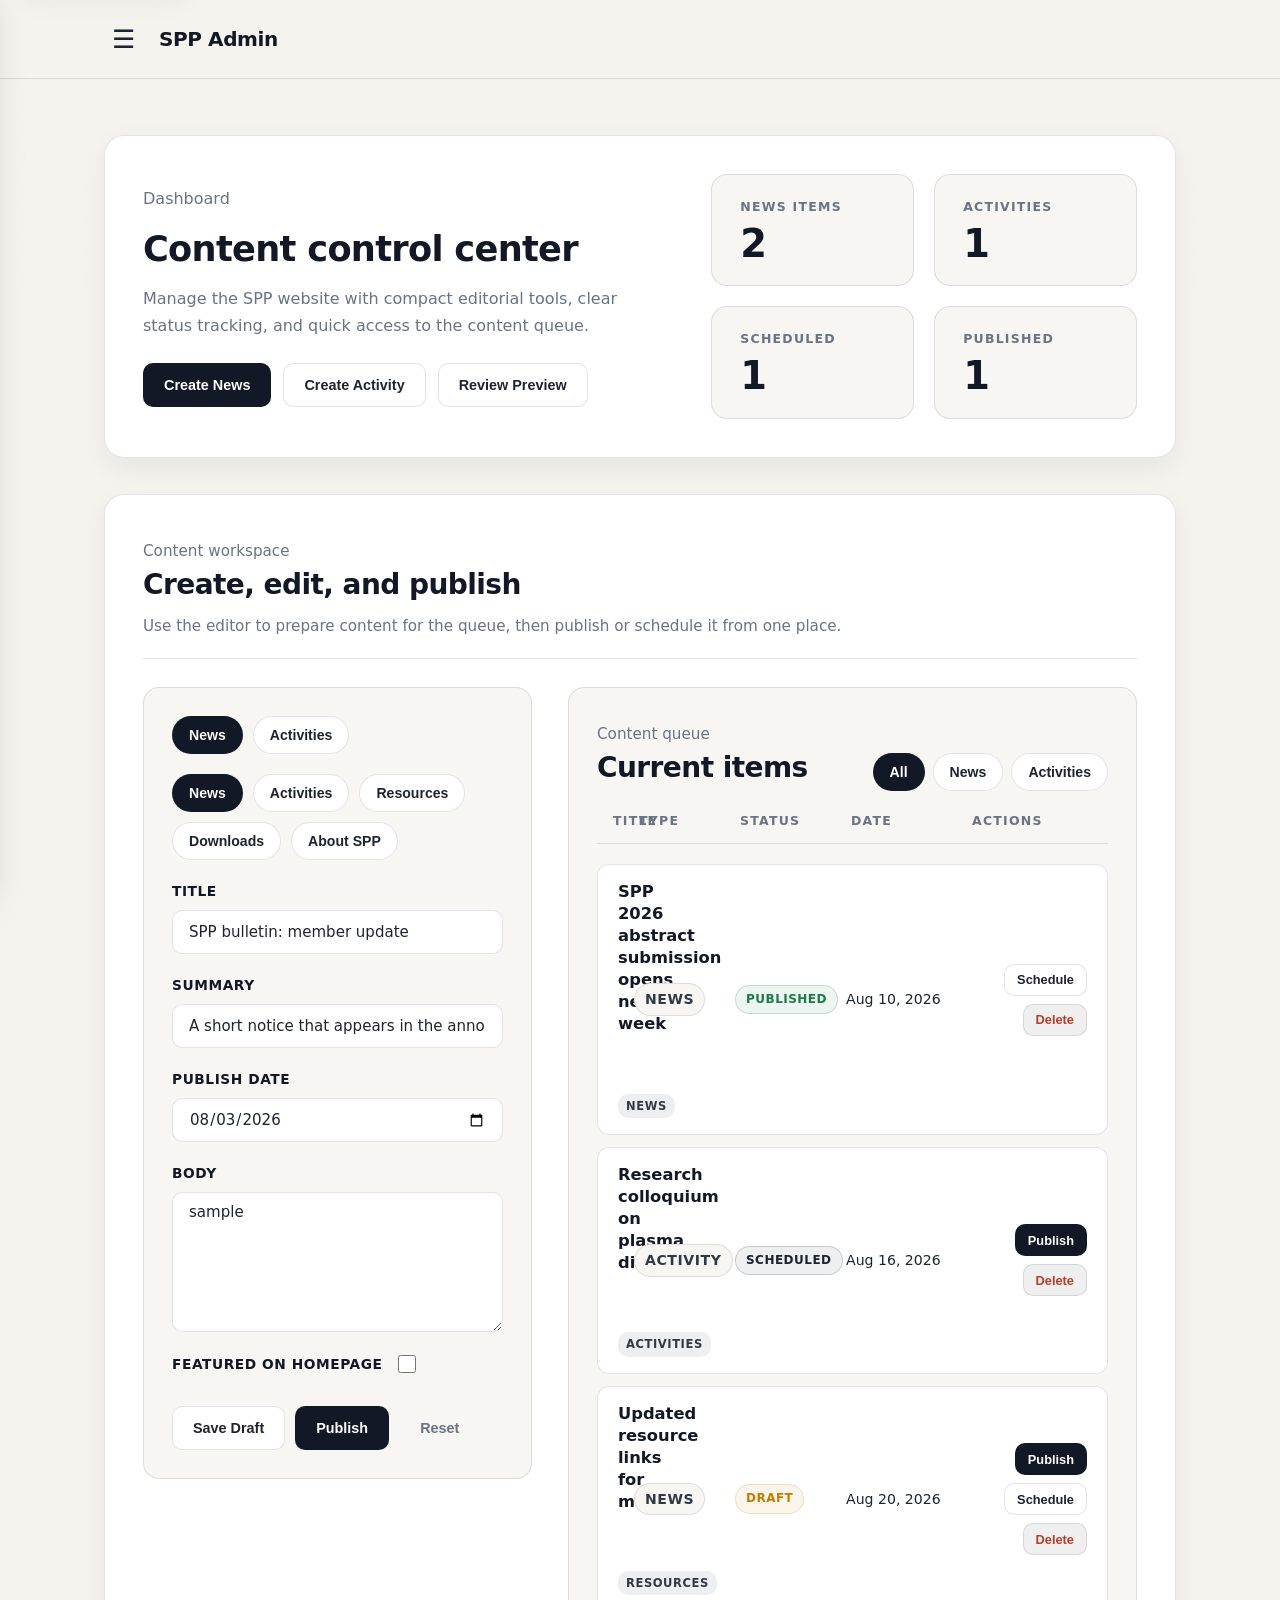
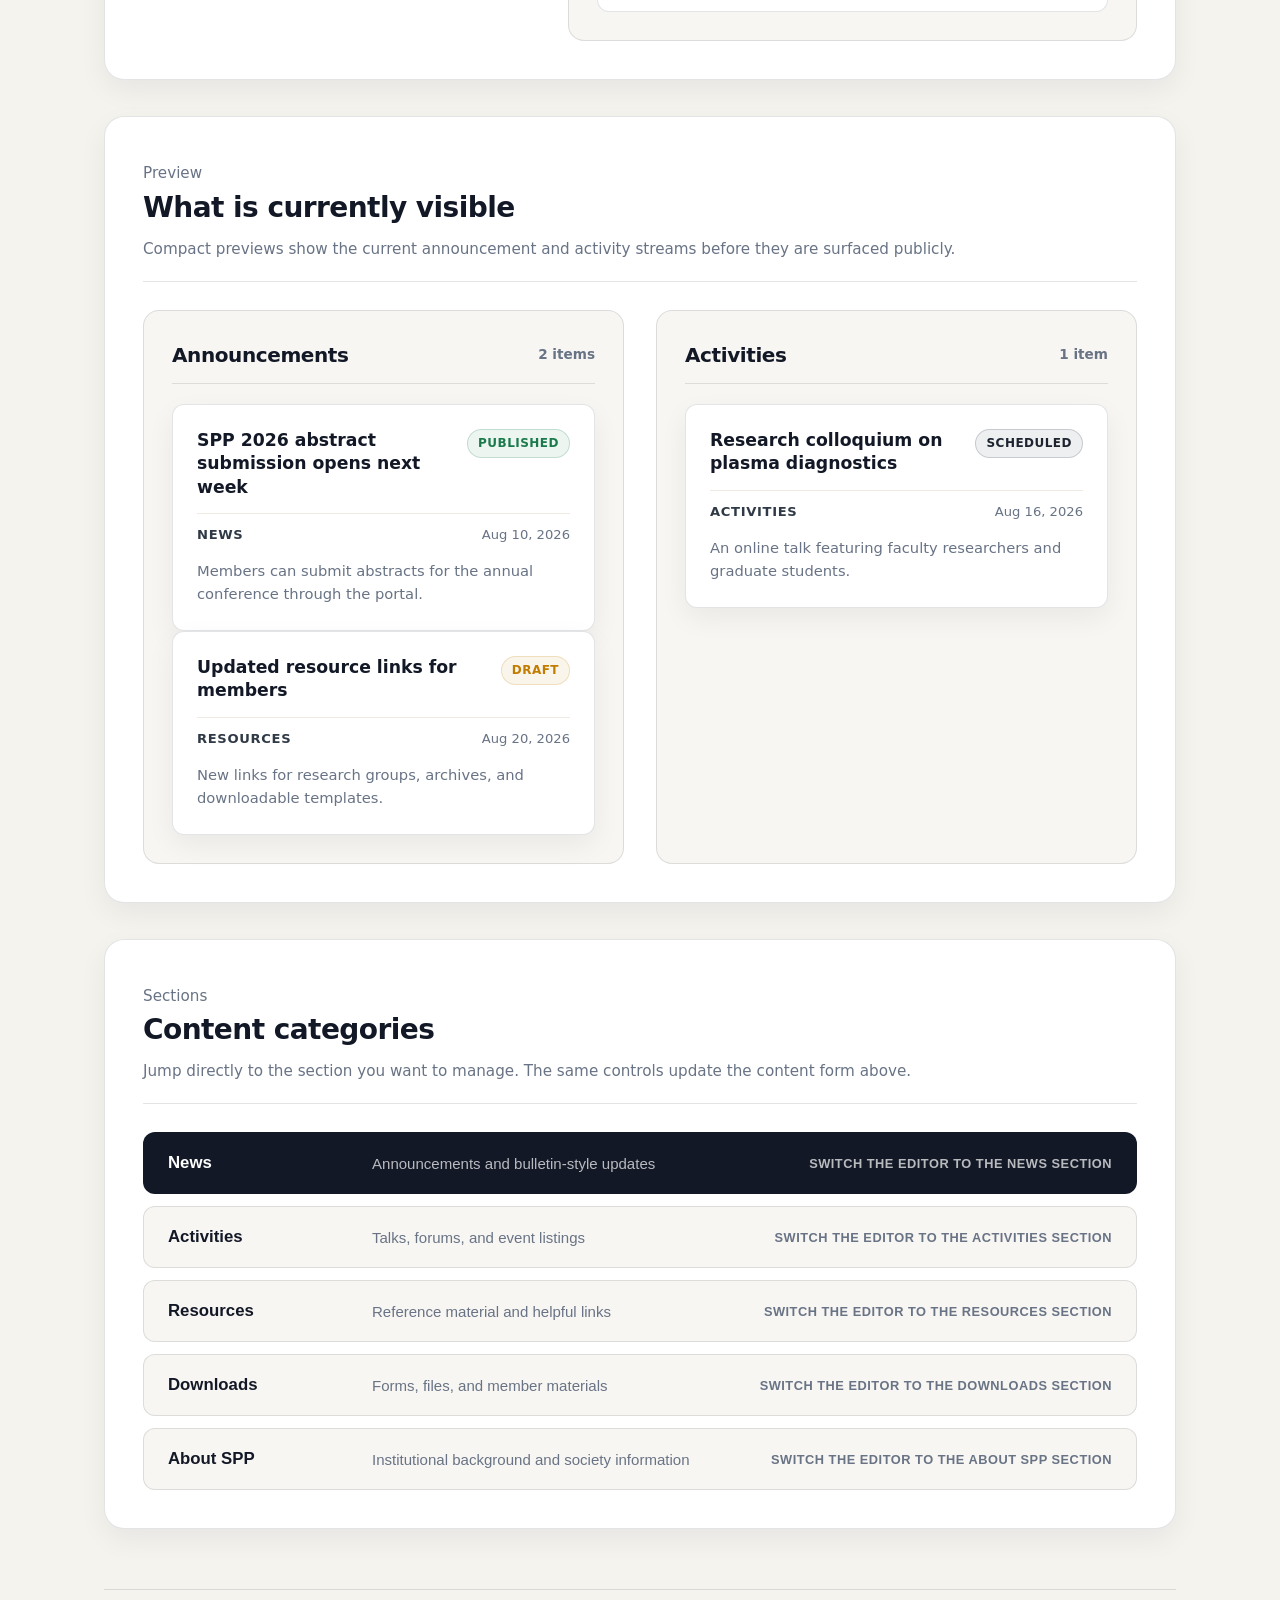
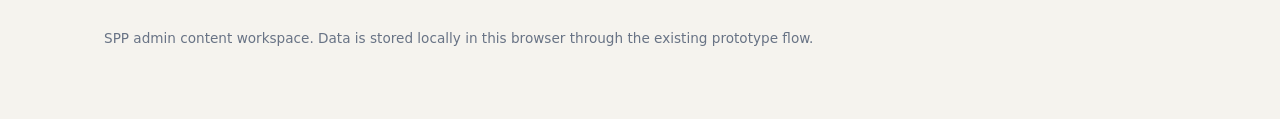
==== commit bd6f5568: "Admin Ui redesign" ====
--- a/AdminDashboard.html
+++ b/AdminDashboard.html
@@ -1,5 +1,6 @@
 <!DOCTYPE html>
 <html lang="en">
+
 <head>
 	<meta charset="UTF-8" />
 	<meta name="viewport" content="width=device-width, initial-scale=1.0" />
@@ -7,15 +8,18 @@
 	<link rel="stylesheet" href="admin/styles.css?v=20260803" />
 	<script src="admin/app.js?v=20260803" defer></script>
 </head>
+
 <body>
 	<a class="skip-link" href="#main-content">Skip to content</a>
 
 	<div class="dashboard-shell">
 		<header class="mobile-topbar" data-mobile-header>
-			<button class="menu-toggle" type="button" aria-label="Toggle menu" data-menu-toggle>
-				<span class="menu-toggle-icon" aria-hidden="true">☰</span>
-			</button>
-			<div class="mobile-brand">SPP Admin CMS</div>
+			<div class="topbar-inner">
+				<button class="menu-toggle" type="button" aria-label="Toggle menu" data-menu-toggle>
+					<span class="menu-toggle-icon" aria-hidden="true">☰</span>
+				</button>
+				<div class="mobile-brand">SPP Admin</div>
+			</div>
 		</header>
 
 		<aside class="dashboard-sidebar" data-sidebar>
@@ -25,7 +29,8 @@
 				<div class="brand-copy">
 					<p class="eyebrow">Admin CMS</p>
 					<h1>Samahang Pisika ng Pilipinas</h1>
-					<p class="brand-desc">Editorial content management for news, activities, resources, downloads, and institutional pages.</p>
+					<p class="brand-desc">Editorial content management for news, activities, resources, downloads, and
+						institutional pages.</p>
 				</div>
 			</div>
 
@@ -53,11 +58,15 @@
 				<div class="overview-copy">
 					<p class="panel-kicker">Dashboard</p>
 					<h2>Content control center</h2>
-					<p>Manage the SPP website with compact editorial tools, clear status tracking, and quick access to the content queue.</p>
+					<p>Manage the SPP website with compact editorial tools, clear status tracking, and quick access to
+						the content queue.</p>
 					<div class="overview-actions">
-						<button type="button" class="button button-primary" data-fill-template="announcement">Create News</button>
-						<button type="button" class="button button-secondary" data-fill-template="event">Create Activity</button>
-						<button type="button" class="button button-secondary" data-scroll-target="preview">Review Preview</button>
+						<button type="button" class="button button-primary" data-fill-template="announcement">Create
+							News</button>
+						<button type="button" class="button button-secondary" data-fill-template="event">Create
+							Activity</button>
+						<button type="button" class="button button-secondary" data-scroll-target="preview">Review
+							Preview</button>
 					</div>
 				</div>
 
@@ -86,7 +95,8 @@
 					<div>
 						<p class="panel-kicker">Content workspace</p>
 						<h2>Create, edit, and publish</h2>
-						<p>Use the editor to prepare content for the queue, then publish or schedule it from one place.</p>
+						<p>Use the editor to prepare content for the queue, then publish or schedule it from one place.
+						</p>
 					</div>
 				</div>
 
@@ -94,16 +104,23 @@
 					<div class="compose-column">
 						<form class="compose-form" data-compose-form>
 							<div class="control-strip" aria-label="Post type selector">
-								<button type="button" class="control-tab" data-post-type="announcement" aria-selected="true">News</button>
-								<button type="button" class="control-tab" data-post-type="event" aria-selected="false">Activities</button>
+								<button type="button" class="control-tab" data-post-type="announcement"
+									aria-selected="true">News</button>
+								<button type="button" class="control-tab" data-post-type="event"
+									aria-selected="false">Activities</button>
 							</div>
 
 							<div class="section-pills" aria-label="Content categories">
-								<button type="button" class="control-tab" data-section="News" aria-selected="true">News</button>
-								<button type="button" class="control-tab" data-section="Activities" aria-selected="false">Activities</button>
-								<button type="button" class="control-tab" data-section="Resources" aria-selected="false">Resources</button>
-								<button type="button" class="control-tab" data-section="Downloads" aria-selected="false">Downloads</button>
-								<button type="button" class="control-tab" data-section="About SPP" aria-selected="false">About SPP</button>
+								<button type="button" class="control-tab" data-section="News"
+									aria-selected="true">News</button>
+								<button type="button" class="control-tab" data-section="Activities"
+									aria-selected="false">Activities</button>
+								<button type="button" class="control-tab" data-section="Resources"
+									aria-selected="false">Resources</button>
+								<button type="button" class="control-tab" data-section="Downloads"
+									aria-selected="false">Downloads</button>
+								<button type="button" class="control-tab" data-section="About SPP"
+									aria-selected="false">About SPP</button>
 							</div>
 
 							<input type="hidden" name="section" value="News" />
@@ -135,8 +152,10 @@
 							</label>
 
 							<div class="form-actions">
-								<button type="submit" class="button button-secondary" data-status="draft">Save Draft</button>
-								<button type="submit" class="button button-primary" data-status="published">Publish</button>
+								<button type="submit" class="button button-secondary" data-status="draft">Save
+									Draft</button>
+								<button type="submit" class="button button-primary"
+									data-status="published">Publish</button>
 								<button type="reset" class="button button-quiet">Reset</button>
 							</div>
 						</form>
@@ -173,7 +192,8 @@
 					<div>
 						<p class="panel-kicker">Preview</p>
 						<h2>What is currently visible</h2>
-						<p>Compact previews show the current announcement and activity streams before they are surfaced publicly.</p>
+						<p>Compact previews show the current announcement and activity streams before they are surfaced
+							publicly.</p>
 					</div>
 				</div>
 
@@ -201,7 +221,8 @@
 					<div>
 						<p class="panel-kicker">Sections</p>
 						<h2>Content categories</h2>
-						<p>Jump directly to the section you want to manage. The same controls update the content form above.</p>
+						<p>Jump directly to the section you want to manage. The same controls update the content form
+							above.</p>
 					</div>
 				</div>
 
@@ -235,9 +256,11 @@
 			</section>
 
 			<footer class="site-footer">
-				<p>SPP admin content workspace. Data is stored locally in this browser through the existing prototype flow.</p>
+				<p>SPP admin content workspace. Data is stored locally in this browser through the existing prototype
+					flow.</p>
 			</footer>
 		</main>
 	</div>
 </body>
-</html>
+
+</html>
--- a/admin/styles.css
+++ b/admin/styles.css
@@ -1,32 +1,85 @@
+/* ==========================================================================
+   SPP Admin Dashboard - Visual Redesign
+   A modern visual extension of the SPP editorial user-facing website.
+   ========================================================================== */
+
 :root {
   color-scheme: light;
-  --bg-page: #f6f5f0; /* Warm academic paper tone */
-  --surface: #ffffff;
-  --surface-soft: #faf9f6; /* Ivory cream for secondary areas */
-  --surface-strong: #ebeae4;
+  
+  /* User-facing visual identity theme values */
+  --bg-page: #f5f3ee;         /* Warm ivory/beige surface */
+  --surface: #ffffff;         /* Card / form surfaces */
+  --surface-soft: #f8f6f2;    /* Soft backdrop fields */
+  --surface-strong: #efebe4;  /* Dividers and borders */
   --card-bg: #ffffff;
+  
+  --header-bg: rgba(245, 243, 238, 0.9);
   --footer-bg: #111214;
-  --text: #1a1f26; /* High contrast dark charcoal */
-  --muted: #5c6470; /* Soft slate-grey for helper text */
-  --accent: #475569; /* SPP visual identity neutral */
-  --accent-strong: #202936;
-  --accent-soft: rgba(71, 85, 105, 0.06);
-  --warn: #8a4f00;
-  --danger: #9b3d2f;
-  --success: #18643d;
-  --border: rgba(26, 31, 38, 0.08); /* Crisp, thin divider lines */
-  --shadow: 0 1px 3px rgba(0, 0, 0, 0.02), 0 8px 24px rgba(29, 36, 48, 0.04);
   
-  /* Restrained, modern corner radii */
-  --radius-lg: 8px;
-  --radius-md: 6px;
-  --radius-sm: 4px;
+  --text: #1d2430;            /* Deep charcoal text */
+  --muted: #687385;           /* Slate grey */
+  --accent: #303a46;          /* Charcoal accent */
+  --accent-strong: #121826;   /* High contrast brand accent */
+  --accent-soft: rgba(48, 58, 70, 0.08);
+  
+  /* Status indicators (modern editorial tones) */
+  --warn: #c27d00;
+  --danger: #b93c2a;
+  --success: #1b7a4c;
+  
+  --border: rgba(29, 36, 48, 0.12);
+  --shadow: 0 10px 28px rgba(15, 23, 42, 0.06);
+  
+  /* Redesign curves & spacing */
+  --radius-xl: 20px;
+  --radius-lg: 16px;
+  --radius-md: 12px;
+  --radius-sm: 10px;
   --radius-pill: 999px;
   
-  /* SPP visual identity gradients */
-  --gradient-primary: linear-gradient(135deg, #475569 0%, #202936 100%);
-  --gradient-active: linear-gradient(135deg, #334155 0%, #1e293b 100%);
-  --max-width: 1240px;
+  --max-width: 1200px;
+  --transition: all 180ms cubic-bezier(0.4, 0, 0.2, 1);
+}
+
+/* Dark Mode Overrides (matching user website) */
+html[data-theme="dark"] {
+  color-scheme: dark;
+  --bg-page: #09090b;
+  --surface: #111114;
+  --surface-soft: #141418;
+  --surface-strong: #18181c;
+  --card-bg: #151519;
+  --header-bg: rgba(9, 9, 11, 0.92);
+  --footer-bg: #070708;
+  --text: #f4f4f5;
+  --muted: #b6b6bf;
+  --accent: #d1d5db;
+  --accent-strong: #f5f5f5;
+  --accent-soft: rgba(245, 245, 245, 0.08);
+  --border: rgba(255, 255, 255, 0.08);
+  --shadow: 0 12px 30px rgba(0, 0, 0, 0.28);
+  
+  --warn: #fbbf24;
+  --danger: #fca5a5;
+  --success: #4ade80;
+}
+
+/* Fix active chips and selected tabs readability in dark mode */
+html[data-theme="dark"] .control-tab.active,
+html[data-theme="dark"] .filter-tab.active,
+html[data-theme="dark"] .section-row.active,
+html[data-theme="dark"] .button-primary,
+html[data-theme="dark"] .item-action.primary {
+  color: var(--bg-page);
+}
+
+html[data-theme="dark"] .section-row.active span {
+  color: var(--bg-page);
+}
+
+html[data-theme="dark"] .section-row.active strong,
+html[data-theme="dark"] .section-row.active em {
+  color: rgba(9, 9, 11, 0.6);
 }
 
 * {
@@ -41,29 +94,26 @@
   margin: 0;
   min-height: 100vh;
   color: var(--text);
-  /* UI elements inherit this standard, highly legible sans-serif stack */
-  font-family: -apple-system, BlinkMacSystemFont, "Segoe UI", Roboto, Helvetica, Arial, sans-serif;
+  font-family: "Trebuchet MS", "Segoe UI", system-ui, sans-serif;
   background: var(--bg-page);
   line-height: 1.6;
 }
 
+/* Top background decoration */
 body::before {
   content: "";
   position: fixed;
   inset: 0;
   pointer-events: none;
-  background: linear-gradient(180deg, rgba(255, 255, 255, 0.2), transparent 250px);
-}
-
-/* Headings utilize an elegant academic serif stack for editorial character */
-h1, h2, h3, h4,
-.overview-copy h2,
-.section-panel-head h2,
-.preview-stream-head h3 {
-  font-family: Georgia, Cambria, "Times New Roman", Times, serif;
+  background: linear-gradient(180deg, rgba(255, 255, 255, 0.04), transparent 300px);
+  z-index: 0;
+}
+
+h1, h2, h3, h4, h5, h6 {
+  color: var(--accent-strong);
   font-weight: 700;
-  color: var(--accent-strong);
-  letter-spacing: -0.01em;
+  letter-spacing: -0.02em;
+  margin-top: 0;
 }
 
 a {
@@ -71,211 +121,220 @@
   text-decoration: none;
 }
 
-button,
-input,
-select,
-textarea {
-  font: inherit;
-}
-
-button {
-  border: 0;
-}
-
+/* Skip link */
 .skip-link {
   position: absolute;
-  left: 14px;
-  top: -48px;
-  z-index: 200;
-  padding: 10px 14px;
+  left: 16px;
+  top: -60px;
+  z-index: 300;
+  padding: 12px 20px;
   border-radius: var(--radius-pill);
   background: var(--accent-strong);
   color: #fff;
-  transition: top 160ms ease;
+  transition: top 180ms ease;
+  font-weight: 700;
+  box-shadow: var(--shadow);
 }
 
 .skip-link:focus {
-  top: 12px;
-}
-
-/* Layout Wrapper */
+  top: 16px;
+}
+
+/* ==========================================================================
+   Layout Shell
+   ========================================================================== */
+
 .dashboard-shell {
-  display: grid;
-  grid-template-columns: 280px 1fr;
+  display: block;
   min-height: 100vh;
   position: relative;
-  z-index: 1;
-}
-
-/* Compact Mobile Header (hidden on desktop) */
+}
+
+/* Mobile/Desktop topbar (Sticky, Glassmorphic) */
 .mobile-topbar {
-  display: none;
-  background: var(--surface);
+  display: flex;
+  background: var(--header-bg);
+  backdrop-filter: blur(16px);
+  -webkit-backdrop-filter: blur(16px);
   border-bottom: 1px solid var(--border);
-  padding: 14px 20px;
-  align-items: center;
-  gap: 16px;
   position: sticky;
   top: 0;
   z-index: 100;
   width: 100%;
 }
 
+.topbar-inner {
+  display: flex;
+  align-items: center;
+  gap: 16px;
+  width: 100%;
+  max-width: var(--max-width);
+  margin: 0 auto;
+  padding: 16px 64px;
+}
+
 .menu-toggle {
+  background: transparent;
+  border: none;
+  font-size: 1.6rem;
+  cursor: pointer;
+  color: var(--text);
+  display: flex;
+  align-items: center;
+  justify-content: center;
+  padding: 8px;
+  border-radius: var(--radius-sm);
+  transition: var(--transition);
+}
+
+.menu-toggle:hover {
+  background: var(--surface-soft);
+}
+
+.mobile-brand {
+  font-weight: 800;
+  font-size: 1.25rem;
+  color: var(--accent-strong);
+  letter-spacing: -0.02em;
+}
+
+/* Sidebar redone (Sticky, High-End layout) */
+.dashboard-sidebar {
+  background: var(--surface);
+  border-right: 1px solid var(--border);
+  padding: 40px 32px;
+  display: flex;
+  flex-direction: column;
+  gap: 36px;
+  height: 100vh;
+  position: fixed;
+  top: 0;
+  left: -320px;
+  width: 300px;
+  z-index: 200;
+  overflow-y: auto;
+  transition: transform 240ms cubic-bezier(0.4, 0, 0.2, 1);
+  box-shadow: 0 0 40px rgba(0, 0, 0, 0.25);
+}
+
+.dashboard-sidebar.is-open {
+  transform: translateX(320px);
+}
+
+.menu-close {
+  display: flex;
+  align-items: center;
+  justify-content: center;
+  position: absolute;
+  top: 24px;
+  right: 24px;
   background: transparent;
   border: none;
   font-size: 1.5rem;
   cursor: pointer;
+  color: var(--muted);
+  padding: 8px;
+  border-radius: 50%;
+  transition: var(--transition);
+}
+
+.menu-close:hover {
+  background: var(--surface-soft);
   color: var(--text);
-  display: flex;
-  align-items: center;
-  justify-content: center;
-  padding: 4px;
-  border-radius: var(--radius-sm);
-}
-
-.menu-toggle:hover {
-  background: var(--surface-soft);
-}
-
-.mobile-brand {
-  font-family: Georgia, serif;
-  font-weight: 700;
-  font-size: 1.15rem;
-  color: var(--accent-strong);
-}
-
-/* Compact Sidebar Menu Drawer */
-.dashboard-sidebar {
-  background: var(--surface);
-  border-right: 1px solid var(--border);
-  padding: 40px 28px;
+}
+
+/* Brand logo component block matching User Web brand */
+.brand-block {
   display: flex;
   flex-direction: column;
-  gap: 40px;
-  height: 100vh;
-  position: sticky;
-  top: 0;
-  z-index: 150;
-  overflow-y: auto;
-}
-
-.menu-close {
-  display: none;
-  position: absolute;
-  top: 18px;
-  right: 18px;
-  background: transparent;
-  border: none;
-  font-size: 1.25rem;
-  cursor: pointer;
-  color: var(--muted);
-  padding: 4px;
-}
-
-.menu-close:hover {
-  color: var(--text);
-}
-
-.brand-block {
-  display: flex;
-  flex-direction: column;
-  gap: 18px;
-  min-width: 0;
+  gap: 20px;
   border-bottom: 1px solid var(--border);
-  padding-bottom: 24px;
+  padding-bottom: 28px;
 }
 
 .brand-mark {
-  width: 44px;
-  height: 44px;
+  width: 52px;
+  height: 52px;
   border-radius: var(--radius-md);
   display: grid;
   place-items: center;
   font-weight: 800;
-  letter-spacing: 0.03em;
+  font-size: 1.05rem;
+  letter-spacing: 0.05em;
   color: #fff;
-  background: var(--gradient-primary);
-  box-shadow: none;
+  background: var(--accent-strong);
+  box-shadow: 0 10px 24px rgba(15, 23, 42, 0.15);
   align-self: flex-start;
-  font-family: -apple-system, sans-serif;
-  font-size: 0.95rem;
-}
-
-.brand-copy {
-  min-width: 0;
-}
-
-.eyebrow,
-.panel-kicker {
+  transition: var(--transition);
+}
+
+.brand-block:hover .brand-mark {
+  transform: translateY(-2px);
+  box-shadow: 0 14px 28px rgba(15, 23, 42, 0.22);
+}
+
+.eyebrow {
   margin: 0;
-  font-size: 0.72rem;
+  font-size: 0.76rem;
   text-transform: uppercase;
-  letter-spacing: 0.12em;
+  letter-spacing: 0.16em;
+  font-weight: 800;
+  color: var(--muted);
+}
+
+.brand-copy h1 {
+  margin: 6px 0 0;
+  font-size: 1.35rem;
+  line-height: 1.25;
   font-weight: 700;
-  color: var(--muted);
-  font-family: -apple-system, sans-serif;
-}
-
-.brand-copy h1 {
-  margin: 4px 0 0;
-  font-size: 1.25rem;
-  line-height: 1.3;
-  font-weight: 700;
+  color: var(--accent-strong);
 }
 
 .brand-desc {
-  margin: 8px 0 0;
-  color: var(--muted);
-  font-size: 0.8rem;
-  line-height: 1.5;
+  margin: 10px 0 0;
+  color: var(--muted);
+  font-size: 0.85rem;
+  line-height: 1.6;
 }
 
 /* Sidebar Vertical Navigation */
 .dashboard-nav {
   display: flex;
   flex-direction: column;
-  gap: 4px;
+  gap: 6px;
 }
 
 .dashboard-nav a {
-  padding: 10px 14px;
+  padding: 12px 16px;
   border-radius: var(--radius-md);
   color: var(--muted);
-  font-size: 0.92rem;
-  font-weight: 600;
-  transition: background-color 150ms ease, color 150ms ease, border-left-color 150ms ease;
+  font-size: 0.96rem;
+  font-weight: 700;
+  transition: var(--transition);
   display: block;
-  border-left: 3px solid transparent;
 }
 
 .dashboard-nav a:hover,
 .dashboard-nav a:focus-visible {
   background: var(--surface-soft);
   color: var(--text);
-  border-left-color: var(--border);
+  transform: translateX(4px);
   outline: none;
 }
 
-/* Sidebar Footer */
+.dashboard-nav a.active {
+  background: var(--accent-soft);
+  color: var(--accent-strong);
+}
+
+/* Sidebar Footer buttons */
 .sidebar-footer {
   margin-top: auto;
   display: flex;
   flex-direction: column;
-  gap: 10px;
+  gap: 12px;
   border-top: 1px solid var(--border);
-  padding-top: 24px;
-}
-
-.ghost-button,
-.theme-toggle,
-.button,
-.control-tab,
-.filter-tab,
-.item-action,
-.section-row {
-  border: 1px solid var(--border);
-  transition: transform 140ms ease, border-color 140ms ease, background-color 140ms ease, color 140ms ease;
+  padding-top: 28px;
 }
 
 .ghost-button,
@@ -283,45 +342,36 @@
   display: inline-flex;
   align-items: center;
   justify-content: center;
-  gap: 8px;
-  padding: 10px 14px;
+  gap: 10px;
+  padding: 12px 16px;
   border-radius: var(--radius-md);
   background: var(--surface);
   color: var(--text);
-  font-weight: 600;
-  font-size: 0.88rem;
+  font-weight: 700;
+  font-size: 0.9rem;
   cursor: pointer;
-  border-color: var(--border);
+  border: 1px solid var(--border);
+  box-shadow: none;
+  transition: var(--transition);
 }
 
 .ghost-button:hover,
 .ghost-button:focus-visible,
 .theme-toggle:hover,
-.theme-toggle:focus-visible,
-.button:hover,
-.button:focus-visible,
-.control-tab:hover,
-.control-tab:focus-visible,
-.filter-tab:hover,
-.filter-tab:focus-visible,
-.item-action:hover,
-.item-action:focus-visible,
-.section-row:hover,
-.section-row:focus-visible {
+.theme-toggle:focus-visible {
   border-color: var(--accent);
+  background: var(--surface-soft);
+  transform: translateY(-1px);
   outline: none;
 }
 
 .theme-toggle {
-  height: 40px;
+  height: 46px;
   padding: 0;
-  display: flex;
-  align-items: center;
-  justify-content: center;
 }
 
 .theme-icon {
-  font-size: 0.95rem;
+  font-size: 1.05rem;
   line-height: 1;
   display: none;
 }
@@ -334,179 +384,212 @@
   display: block;
 }
 
-/* Main Content Panel - Restrained Whitespace */
+/* ==========================================================================
+   Main Content Layout
+   ========================================================================= */
+
 .dashboard-main {
   display: grid;
-  gap: 32px;
-  padding: 48px 56px;
+  gap: 36px;
+  padding: 56px 64px;
   max-width: var(--max-width);
   width: 100%;
+  margin: 0 auto;
+  position: relative;
+  z-index: 1;
 }
 
 .panel {
   border: 1px solid var(--border);
-  border-radius: var(--radius-lg);
+  border-radius: var(--radius-xl);
   background: var(--surface);
   box-shadow: var(--shadow);
-  padding: 32px;
+  padding: 38px;
   position: relative;
-}
-
-/* Dashboard Overview Panel Grid */
+  transition: var(--transition);
+}
+
+/* ==========================================================================
+   Overview / Statistics Section
+   ========================================================================== */
+
 .dashboard-overview {
   display: grid;
-  grid-template-columns: 1.15fr 0.85fr;
-  gap: 40px;
+  grid-template-columns: 1.1fr 0.9fr;
+  gap: 48px;
   align-items: center;
 }
 
 .overview-copy {
   display: grid;
-  gap: 14px;
+  gap: 16px;
 }
 
 .overview-copy h2 {
   font-size: 2.2rem;
   line-height: 1.15;
   margin: 0;
+  color: var(--accent-strong);
 }
 
 .overview-copy p {
   margin: 0;
   color: var(--muted);
-  font-size: 0.95rem;
-  line-height: 1.65;
+  font-size: 1rem;
+  line-height: 1.7;
 }
 
 .overview-actions {
   display: flex;
   flex-wrap: wrap;
   gap: 12px;
-  margin-top: 4px;
-}
-
-/* Metric Cards: Flat, Elegant, and Info-Dense */
+  margin-top: 8px;
+}
+
+/* Metric Cards: Styling matching .stat-card of user side */
 .metric-grid {
   display: grid;
   grid-template-columns: repeat(2, minmax(0, 1fr));
-  gap: 16px;
+  gap: 20px;
 }
 
 .metric-card {
-  padding: 18px 24px;
-  border-radius: var(--radius-md);
+  padding: 22px 28px;
+  border-radius: var(--radius-lg);
   border: 1px solid var(--border);
   background: var(--surface-soft);
   display: flex;
   flex-direction: column;
-  gap: 6px;
+  gap: 8px;
   position: relative;
-}
-
-/* Restrained accent indicators to represent SPP branding */
-.metric-card::before {
-  content: "";
-  position: absolute;
-  left: 0;
-  top: 18px;
-  bottom: 18px;
-  width: 3px;
-  background: var(--gradient-primary);
-  border-top-right-radius: var(--radius-sm);
-  border-bottom-right-radius: var(--radius-sm);
+  transition: var(--transition);
+}
+
+.metric-card:hover {
+  transform: translateY(-2px);
+  border-color: var(--accent);
 }
 
 .metric-card span {
   color: var(--muted);
   font-size: 0.78rem;
-  font-weight: 700;
+  font-weight: 800;
   text-transform: uppercase;
-  letter-spacing: 0.08em;
+  letter-spacing: 0.1em;
 }
 
 .metric-card strong {
-  font-size: 2.2rem;
+  font-size: 2.4rem;
   line-height: 1;
   font-weight: 700;
   color: var(--accent-strong);
-  font-family: Georgia, serif;
-}
-
-/* Workspace Sections */
+}
+
+/* ==========================================================================
+   Workspace Section (Form & Queue)
+   ========================================================================== */
+
 .section-panel-head {
   display: flex;
   align-items: flex-end;
   justify-content: space-between;
-  gap: 16px;
-  margin-bottom: 24px;
+  gap: 20px;
+  margin-bottom: 28px;
   border-bottom: 1px solid var(--border);
-  padding-bottom: 16px;
+  padding-bottom: 20px;
 }
 
 .section-panel-head h2 {
-  font-size: 1.6rem;
+  font-size: 1.75rem;
   margin: 0;
 }
 
+.section-panel-head p {
+  margin: 6px 0 0;
+  color: var(--muted);
+  font-size: 0.95rem;
+}
+
 .workspace-grid {
   display: grid;
-  grid-template-columns: 1fr 1.15fr;
-  gap: 32px;
+  grid-template-columns: 1fr 1.25fr;
+  gap: 36px;
   align-items: start;
 }
 
+/* Editor form column */
+.compose-column {
+  position: sticky;
+  top: 96px;
+}
+
 .compose-form {
   display: grid;
-  gap: 18px;
-  padding: 24px;
+  gap: 20px;
+  padding: 28px;
   border-radius: var(--radius-lg);
   border: 1px solid var(--border);
   background: var(--surface-soft);
+  transition: var(--transition);
 }
 
 .control-strip,
 .section-pills {
   display: flex;
   flex-wrap: wrap;
-  gap: 8px;
-}
-
+  gap: 10px;
+}
+
+/* Styled Pills / Tabs */
 .control-tab,
 .filter-tab {
-  min-height: 34px;
-  padding: 6px 12px;
-  border-radius: var(--radius-md);
+  min-height: 38px;
+  padding: 8px 16px;
+  border-radius: var(--radius-pill);
   background: var(--surface);
   color: var(--text);
-  font-weight: 600;
-  font-size: 0.82rem;
+  font-weight: 700;
+  font-size: 0.88rem;
   cursor: pointer;
-  border-color: var(--border);
+  border: 1px solid var(--border);
+  transition: var(--transition);
+}
+
+.control-tab:hover,
+.control-tab:focus-visible,
+.filter-tab:hover,
+.filter-tab:focus-visible {
+  transform: translateY(-1px);
+  border-color: var(--accent);
+  outline: none;
 }
 
 .control-tab.active,
 .filter-tab.active {
-  background: var(--gradient-active);
+  background: var(--accent-strong);
   color: #fff;
   border-color: transparent;
 }
 
+/* Inputs & Form layout */
 .field-row {
   display: flex;
   flex-direction: column;
-  gap: 6px;
+  gap: 8px;
 }
 
 .field-row > span {
-  font-size: 0.85rem;
-  font-weight: 700;
+  font-size: 0.86rem;
+  font-weight: 800;
   color: var(--accent-strong);
+  text-transform: uppercase;
+  letter-spacing: 0.04em;
 }
 
 .field-row-inline {
   flex-direction: row;
   align-items: center;
-  gap: 10px;
+  gap: 12px;
 }
 
 .field-row-inline > span {
@@ -514,29 +597,31 @@
 }
 
 .field-row-inline input[type="checkbox"] {
-  width: 15px;
-  height: 15px;
+  width: 18px;
+  height: 18px;
   accent-color: var(--accent-strong);
-}
-
-/* Styled Form controls */
+  cursor: pointer;
+}
+
+/* Clean Input styles with high-end feel */
 .compose-form input[type="text"],
 .compose-form input[type="date"],
 .compose-form textarea,
 .compose-form select {
   width: 100%;
-  min-height: 38px;
-  padding: 8px 12px;
+  min-height: 44px;
+  padding: 10px 16px;
   border: 1px solid var(--border);
   border-radius: var(--radius-sm);
   background: var(--surface);
   color: var(--text);
-  font-size: 0.9rem;
-  transition: border-color 150ms ease, box-shadow 150ms ease;
+  font-size: 0.94rem;
+  font-family: inherit;
+  transition: var(--transition);
 }
 
 .compose-form textarea {
-  min-height: 130px;
+  min-height: 140px;
   resize: vertical;
 }
 
@@ -545,213 +630,275 @@
 .compose-form select:focus {
   outline: none;
   border-color: var(--accent);
-  box-shadow: 0 0 0 2px rgba(71, 85, 105, 0.1);
+  background: var(--surface);
+  box-shadow: 0 0 0 3px var(--accent-soft);
 }
 
 .form-actions {
   display: flex;
   flex-wrap: wrap;
-  gap: 8px;
-  padding-top: 8px;
-}
-
+  gap: 10px;
+  padding-top: 10px;
+}
+
+/* Core Buttons */
 .button,
 .item-action {
   display: inline-flex;
   align-items: center;
   justify-content: center;
-  min-height: 36px;
-  padding: 0 16px;
-  border-radius: var(--radius-md);
+  min-height: 44px;
+  padding: 0 20px;
+  border-radius: var(--radius-sm);
   cursor: pointer;
-  font-weight: 600;
-  font-size: 0.85rem;
+  font-weight: 700;
+  font-size: 0.9rem;
+  transition: var(--transition);
+  border: 1px solid var(--border);
 }
 
 .button-primary,
 .item-action.primary {
-  background: var(--gradient-primary);
+  background: var(--accent-strong);
   color: #fff;
-  border-color: transparent;
+  border: 1px solid transparent;
+}
+
+.button-primary:hover,
+.button-primary:focus-visible,
+.item-action.primary:hover,
+.item-action.primary:focus-visible {
+  background: var(--accent);
+  transform: translateY(-1px);
+  outline: none;
 }
 
 .button-secondary,
-.item-action {
+.item-action:not(.primary):not(.danger) {
   background: var(--surface);
   color: var(--text);
 }
 
+.button-secondary:hover,
+.button-secondary:focus-visible,
+.item-action:hover,
+.item-action:focus-visible {
+  border-color: var(--accent);
+  background: var(--surface-soft);
+  transform: translateY(-1px);
+  outline: none;
+}
+
 .button-quiet {
   background: transparent;
   color: var(--muted);
-  border-color: transparent;
+  border: 1px solid transparent;
+}
+
+.button-quiet:hover,
+.button-quiet:focus-visible {
+  color: var(--text);
+  background: var(--surface-strong);
+  outline: none;
 }
 
 .item-action.danger {
   color: var(--danger);
 }
 
-/* Queue Column (CMS Dense Table Layout) */
+.item-action.danger:hover,
+.item-action.danger:focus-visible {
+  background: rgba(185, 60, 42, 0.06);
+  border-color: var(--danger);
+}
+
+/* ==========================================================================
+   Content Queue listing
+   ========================================================================== */
+
 .queue-column {
-  padding: 24px;
+  padding: 28px;
   border-radius: var(--radius-lg);
   border: 1px solid var(--border);
   background: var(--surface-soft);
+  display: grid;
+  gap: 20px;
 }
 
 .queue-head {
   border-bottom: none;
   padding-bottom: 0;
-  margin-bottom: 20px;
+  margin-bottom: 0;
 }
 
 .queue-filters {
   display: flex;
   flex-wrap: wrap;
-  gap: 6px;
-}
-
-.queue-table-head,
-.queue-row {
-  display: grid;
-  grid-template-columns: minmax(0, 2fr) 75px 85px 95px 120px;
-  gap: 12px;
-  align-items: center;
+  gap: 8px;
 }
 
 .queue-table-head {
-  padding: 0 12px 10px;
+  display: grid;
+  grid-template-columns: minmax(0, 2fr) 85px 95px 105px 120px;
+  gap: 16px;
+  padding: 0 16px 12px;
   color: var(--muted);
   font-size: 0.78rem;
-  font-weight: 700;
-  letter-spacing: 0.08em;
+  font-weight: 800;
+  letter-spacing: 0.1em;
   text-transform: uppercase;
   border-bottom: 1px solid var(--border);
 }
 
 .queue-list {
   display: grid;
-  gap: 8px;
-  margin-top: 10px;
+  gap: 12px;
 }
 
 .queue-row {
-  padding: 12px 14px;
+  display: grid;
+  grid-template-columns: minmax(0, 2fr) 85px 95px 105px 120px;
+  gap: 16px;
+  align-items: center;
+  padding: 16px 20px;
   border: 1px solid var(--border);
   border-radius: var(--radius-md);
   background: var(--surface);
-  transition: background-color 150ms ease, border-color 150ms ease;
+  transition: var(--transition);
 }
 
 .queue-row:hover {
-  background: var(--surface-soft);
+  transform: translateY(-2px);
   border-color: var(--accent);
+  box-shadow: var(--shadow);
 }
 
 .queue-cell {
   display: flex;
   flex-direction: column;
-  gap: 4px;
+  gap: 6px;
 }
 
 .queue-title strong {
   display: block;
-  font-size: 0.92rem;
+  font-size: 1.02rem;
   line-height: 1.35;
   color: var(--accent-strong);
 }
 
 .queue-title span {
   color: var(--muted);
-  font-size: 0.8rem;
+  font-size: 0.88rem;
   line-height: 1.5;
+  display: -webkit-box;
+  -webkit-line-clamp: 2;
+  line-clamp: 2;
+  -webkit-box-orient: vertical;
+  overflow: hidden;
 }
 
 .queue-title em {
   width: fit-content;
   font-style: normal;
   font-size: 0.72rem;
-  font-weight: 700;
+  font-weight: 800;
   color: var(--accent);
   background: var(--accent-soft);
   border-radius: var(--radius-sm);
-  padding: 2px 6px;
+  padding: 3px 8px;
   text-transform: uppercase;
-  letter-spacing: 0.02em;
+  letter-spacing: 0.05em;
+  margin-top: 4px;
 }
 
 .queue-type,
 .post-tag {
   width: fit-content;
-  padding: 3px 6px;
-  border-radius: var(--radius-sm);
-  font-size: 0.72rem;
-  font-weight: 700;
-  letter-spacing: 0.02em;
+  padding: 4px 10px;
+  border-radius: var(--radius-pill);
+  font-size: 0.75rem;
+  font-weight: 800;
+  letter-spacing: 0.04em;
+  text-transform: uppercase;
+  text-align: center;
 }
 
 .queue-type {
   background: var(--surface-soft);
-  color: var(--accent-strong);
+  color: var(--accent);
+  border: 1px solid var(--border);
 }
 
 .post-tag {
-  background: rgba(71, 85, 105, 0.08);
-  color: var(--accent-strong);
-  text-align: center;
-  border: 1px solid rgba(71, 85, 105, 0.15);
+  border: 1px solid transparent;
 }
 
 .post-tag[data-status="draft"] {
-  background: rgba(162, 90, 0, 0.04);
-  color: #8c4c00;
-  border-color: rgba(162, 90, 0, 0.15);
+  background: rgba(194, 125, 0, 0.08);
+  color: var(--warn);
+  border-color: rgba(194, 125, 0, 0.2);
 }
 
 .post-tag[data-status="scheduled"] {
-  background: rgba(71, 85, 105, 0.04);
-  color: var(--accent-strong);
-  border-color: rgba(71, 85, 105, 0.15);
+  background: rgba(48, 58, 70, 0.08);
+  color: var(--text);
+  border-color: rgba(48, 58, 70, 0.2);
 }
 
 .post-tag[data-status="published"] {
-  background: rgba(24, 100, 61, 0.04);
+  background: rgba(27, 122, 76, 0.08);
   color: var(--success);
-  border-color: rgba(24, 100, 61, 0.15);
+  border-color: rgba(27, 122, 76, 0.2);
 }
 
 .queue-cell.queue-actions {
   flex-direction: row;
   flex-wrap: wrap;
-  gap: 6px;
+  gap: 8px;
   justify-content: flex-end;
 }
 
 .queue-cell.queue-actions .item-action {
-  min-height: 28px;
-  padding: 0 10px;
-  font-size: 0.78rem;
+  min-height: 32px;
+  padding: 0 12px;
+  font-size: 0.8rem;
   border-radius: var(--radius-sm);
 }
 
 .queue-cell.queue-date,
 .queue-cell.queue-status,
 .queue-cell.queue-type {
-  font-size: 0.82rem;
-}
-
-/* Previews Panel Structure */
+  font-size: 0.88rem;
+}
+
+.empty-state {
+  text-align: center;
+  padding: 40px 20px;
+  color: var(--muted);
+  font-size: 0.95rem;
+  background: var(--surface);
+  border-radius: var(--radius-md);
+  border: 1px dashed var(--border);
+}
+
+/* ==========================================================================
+   Live Previews Section (Styled like user-side cards)
+   ========================================================================== */
+
 .preview-grid {
   display: grid;
   grid-template-columns: repeat(2, minmax(0, 1fr));
-  gap: 24px;
+  gap: 32px;
 }
 
 .preview-stream {
-  padding: 20px;
+  padding: 28px;
   border-radius: var(--radius-lg);
   border: 1px solid var(--border);
   background: var(--surface-soft);
+  display: grid;
+  gap: 20px;
+  align-content: start;
 }
 
 .preview-stream-head {
@@ -759,263 +906,183 @@
   align-items: center;
   justify-content: space-between;
   gap: 12px;
-  margin-bottom: 16px;
   border-bottom: 1px solid var(--border);
-  padding-bottom: 8px;
+  padding-bottom: 12px;
 }
 
 .preview-stream-head h3 {
-  font-size: 1.05rem;
+  font-size: 1.25rem;
   margin: 0;
 }
 
 .preview-stream-head span {
   color: var(--muted);
-  font-size: 0.8rem;
+  font-size: 0.85rem;
   font-weight: 700;
 }
 
+/* Previews rendered exactly like .content-card / .facebook-post on user side */
 .preview-item {
-  display: grid;
-  gap: 6px;
-  padding: 14px 0;
-  border-top: 1px dashed var(--border);
-}
-
-.preview-item:first-child {
-  border-top: 0;
-  padding-top: 0;
-}
-
-.preview-item-head,
+  display: flex;
+  flex-direction: column;
+  gap: 14px;
+  padding: 24px;
+  border-radius: var(--radius-md);
+  background: var(--surface);
+  border: 1px solid var(--border);
+  box-shadow: var(--shadow);
+  transition: var(--transition);
+}
+
+.preview-item:hover {
+  transform: translateY(-2px);
+  box-shadow: 0 12px 28px rgba(15, 23, 42, 0.08);
+}
+
+.preview-item-head {
+  display: flex;
+  align-items: flex-start;
+  justify-content: space-between;
+  gap: 16px;
+}
+
+.preview-item-head strong {
+  font-size: 1.08rem;
+  color: var(--accent-strong);
+  line-height: 1.35;
+}
+
 .preview-item-meta {
   display: flex;
   align-items: center;
   justify-content: space-between;
   gap: 12px;
-}
-
-.preview-item-head strong {
+  font-size: 0.82rem;
+  color: var(--muted);
+  border-top: 1px solid var(--surface-strong);
+  padding-top: 10px;
+}
+
+.preview-item-meta span:first-child {
+  font-weight: 800;
+  text-transform: uppercase;
+  letter-spacing: 0.05em;
+  color: var(--accent);
+}
+
+.preview-item p {
+  margin: 0;
+  color: var(--muted);
   font-size: 0.92rem;
-  color: var(--accent-strong);
-}
-
-.preview-item-meta {
-  color: var(--muted);
-  font-size: 0.78rem;
-  font-weight: 600;
-}
-
-/* Content Sections List */
+  line-height: 1.6;
+}
+
+/* ==========================================================================
+   Sections Directory
+   ========================================================================== */
+
 .section-directory .section-list {
   display: grid;
-  gap: 10px;
+  gap: 12px;
 }
 
 .section-row {
   width: 100%;
-  padding: 16px 20px;
+  padding: 20px 24px;
   border-radius: var(--radius-md);
   background: var(--surface-soft);
   display: grid;
   grid-template-columns: 180px 1fr auto;
-  gap: 18px;
+  gap: 24px;
   text-align: left;
   cursor: pointer;
   align-items: center;
+  border: 1px solid var(--border);
+  transition: var(--transition);
+}
+
+.section-row:hover {
+  transform: translateY(-2px);
+  border-color: var(--accent);
+  box-shadow: var(--shadow);
 }
 
 .section-row span {
   color: var(--accent-strong);
-  font-size: 0.92rem;
+  font-size: 1.05rem;
   font-weight: 700;
 }
 
+.section-row strong {
+  color: var(--muted);
+  font-weight: normal;
+  font-size: 0.94rem;
+}
+
+.section-row em {
+  font-style: normal;
+  font-size: 0.8rem;
+  color: var(--muted);
+  font-weight: 700;
+  text-transform: uppercase;
+  letter-spacing: 0.04em;
+}
+
 .section-row.active {
-  background: var(--gradient-primary);
+  background: var(--accent-strong);
   color: #fff;
   border-color: transparent;
 }
 
-.section-row.active span,
+.section-row.active span {
+  color: #fff;
+}
+
+.section-row.active strong,
 .section-row.active em {
-  color: rgba(255, 255, 255, 0.9);
-}
+  color: rgba(255, 255, 255, 0.7);
+}
+
+/* ==========================================================================
+   Footer
+   ========================================================================== */
 
 .site-footer {
-  padding: 16px 4px 0;
-  color: var(--muted);
-  font-size: 0.8rem;
+  padding: 24px 0 0;
+  color: var(--muted);
+  font-size: 0.85rem;
   border-top: 1px solid var(--border);
-}
-
-/* -------------------------------------------------------------
-   Dark Theme Overrides
-   ------------------------------------------------------------- */
-html[data-theme="dark"] {
-  color-scheme: dark;
-  --bg-page: #0f1012;
-  --surface: #17191d;
-  --surface-soft: #1d2126;
-  --surface-strong: #252a30;
-  --card-bg: #17191d;
-  --header-bg: rgba(15, 16, 18, 0.92);
-  --footer-bg: #070708;
-  --text: #e2e8f0;
-  --muted: #8892b0;
-  --accent: #94a3b8;
-  --accent-strong: #f1f5f9;
-  --accent-soft: rgba(241, 245, 249, 0.06);
-  --border: rgba(255, 255, 255, 0.06);
-  --warn: #fbbf24;
-  --danger: #fca5a5;
-  --success: #4ade80;
-  --shadow: 0 4px 20px rgba(0, 0, 0, 0.25);
-  
-  --gradient-primary: linear-gradient(135deg, #475569 0%, #0f172a 100%);
-  --gradient-active: linear-gradient(135deg, #334155 0%, #0f172a 100%);
-}
-
-html[data-theme="dark"] body {
-  background: var(--bg-page);
-}
-
-html[data-theme="dark"] body::before {
-  background: linear-gradient(180deg, rgba(255, 255, 255, 0.02), transparent 250px);
-}
-
-html[data-theme="dark"] .ghost-button,
-html[data-theme="dark"] .theme-toggle,
-html[data-theme="dark"] .panel,
-html[data-theme="dark"] .compose-form,
-html[data-theme="dark"] .queue-column,
-html[data-theme="dark"] .preview-stream,
-html[data-theme="dark"] .queue-row,
-html[data-theme="dark"] .metric-card,
-html[data-theme="dark"] .section-row {
-  background: var(--surface);
-  border-color: var(--border);
-  color: var(--text);
-}
-
-html[data-theme="dark"] .queue-column,
-html[data-theme="dark"] .preview-stream,
-html[data-theme="dark"] .compose-form,
-html[data-theme="dark"] .metric-card,
-html[data-theme="dark"] .section-row,
-html[data-theme="dark"] .queue-row,
-html[data-theme="dark"] .button-secondary,
-html[data-theme="dark"] .item-action {
-  background: var(--surface-soft);
-}
-
-html[data-theme="dark"] .button-secondary,
-html[data-theme="dark"] .button-quiet,
-html[data-theme="dark"] .item-action,
-html[data-theme="dark"] .control-tab,
-html[data-theme="dark"] .filter-tab {
-  color: var(--text);
-}
-
-html[data-theme="dark"] .section-row.active,
-html[data-theme="dark"] .control-tab.active,
-html[data-theme="dark"] .filter-tab.active {
-  background: var(--gradient-primary);
-  color: #fff;
-}
-
-html[data-theme="dark"] .post-tag[data-status="draft"] {
-  background: rgba(251, 191, 36, 0.08);
-  color: #fbbf24;
-  border-color: rgba(251, 191, 36, 0.2);
-}
-
-html[data-theme="dark"] .post-tag[data-status="scheduled"] {
-  background: rgba(203, 213, 225, 0.08);
-  color: #e5e7eb;
-  border-color: rgba(203, 213, 225, 0.2);
-}
-
-html[data-theme="dark"] .post-tag[data-status="published"] {
-  background: rgba(74, 222, 128, 0.08);
-  color: #86efac;
-  border-color: rgba(74, 222, 128, 0.2);
-}
-
-html[data-theme="dark"] .queue-title em {
-  background: rgba(255, 255, 255, 0.06);
-  color: #e5e7eb;
-}
-
-html[data-theme="dark"] .queue-type {
-  background: var(--surface-strong);
-  color: #e5e7eb;
-}
-
-html[data-theme="dark"] .section-row.active span,
-html[data-theme="dark"] .section-row.active em,
-html[data-theme="dark"] .ghost-button,
-html[data-theme="dark"] .theme-toggle,
-html[data-theme="dark"] .dashboard-nav a,
-html[data-theme="dark"] .brand-copy p,
-html[data-theme="dark"] .overview-copy p,
-html[data-theme="dark"] .section-panel-head p,
-html[data-theme="dark"] .preview-item p,
-html[data-theme="dark"] .preview-item-meta,
-html[data-theme="dark"] .queue-title span,
-html[data-theme="dark"] .queue-table-head {
-  color: var(--muted);
-}
-
-/* -------------------------------------------------------------
-   Responsive Breakpoints & Mobile Drawer
-   ------------------------------------------------------------- */
-@media (max-width: 1080px) {
-  .dashboard-shell {
-    grid-template-columns: 1fr;
-  }
-
-  .mobile-topbar {
-    display: flex;
-  }
-
-  .dashboard-sidebar {
-    position: fixed;
-    top: 0;
-    left: -280px;
-    width: 280px;
-    height: 100vh;
-    box-shadow: 0 0 32px rgba(0, 0, 0, 0.25);
-    border-right: 1px solid var(--border);
-    transition: transform 240ms cubic-bezier(0.4, 0, 0.2, 1);
-    z-index: 200;
-  }
-
-  .dashboard-sidebar.is-open {
-    transform: translateX(280px);
-  }
-
-  .menu-close {
-    display: flex;
-    align-items: center;
-    justify-content: center;
-  }
-
+  margin-top: 24px;
+}
+
+/* ==========================================================================
+   Responsive Breakpoints
+   ========================================================================== */
+
+@media (max-width: 1180px) {
   .dashboard-main {
     padding: 32px 24px;
   }
-}
-
-@media (max-width: 900px) {
+
+  .topbar-inner {
+    padding: 16px 24px;
+  }
+}
+
+@media (max-width: 1024px) {
   .dashboard-overview,
   .workspace-grid,
   .preview-grid {
     grid-template-columns: 1fr;
-    gap: 24px;
+    gap: 32px;
+  }
+  
+  .compose-column {
+    position: static;
   }
   
   .metric-grid {
-    gap: 12px;
+    gap: 16px;
   }
 }
 
@@ -1024,28 +1091,27 @@
     display: none;
   }
 
-  .queue-table-head,
   .queue-row {
     grid-template-columns: 1fr;
-    gap: 8px;
+    gap: 10px;
   }
 
   .queue-cell.queue-actions {
     justify-content: flex-start;
-    margin-top: 6px;
+    margin-top: 8px;
     border-top: 1px dashed var(--border);
-    padding-top: 10px;
+    padding-top: 12px;
   }
 
   .section-row {
     grid-template-columns: 1fr;
-    gap: 8px;
+    gap: 10px;
   }
 
   .section-panel-head {
     align-items: flex-start;
     flex-direction: column;
-    gap: 8px;
+    gap: 10px;
   }
 }
 
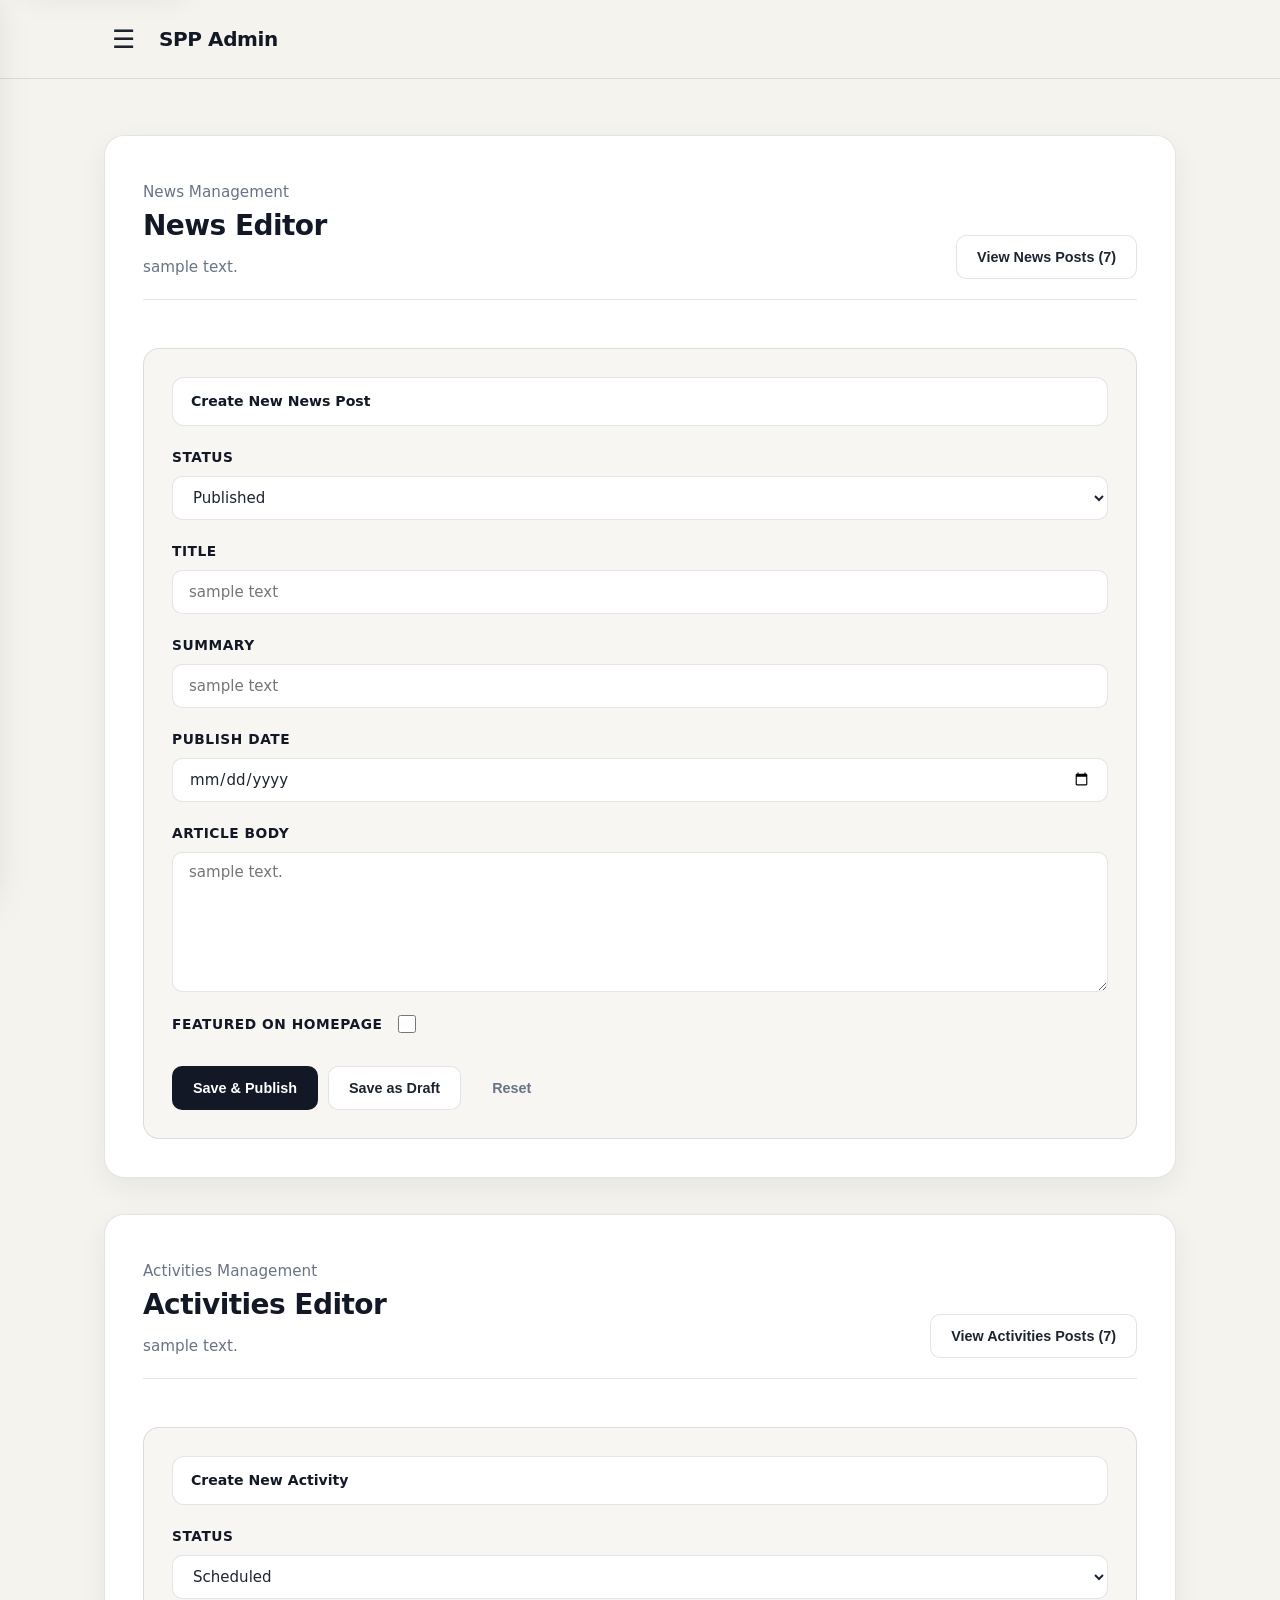
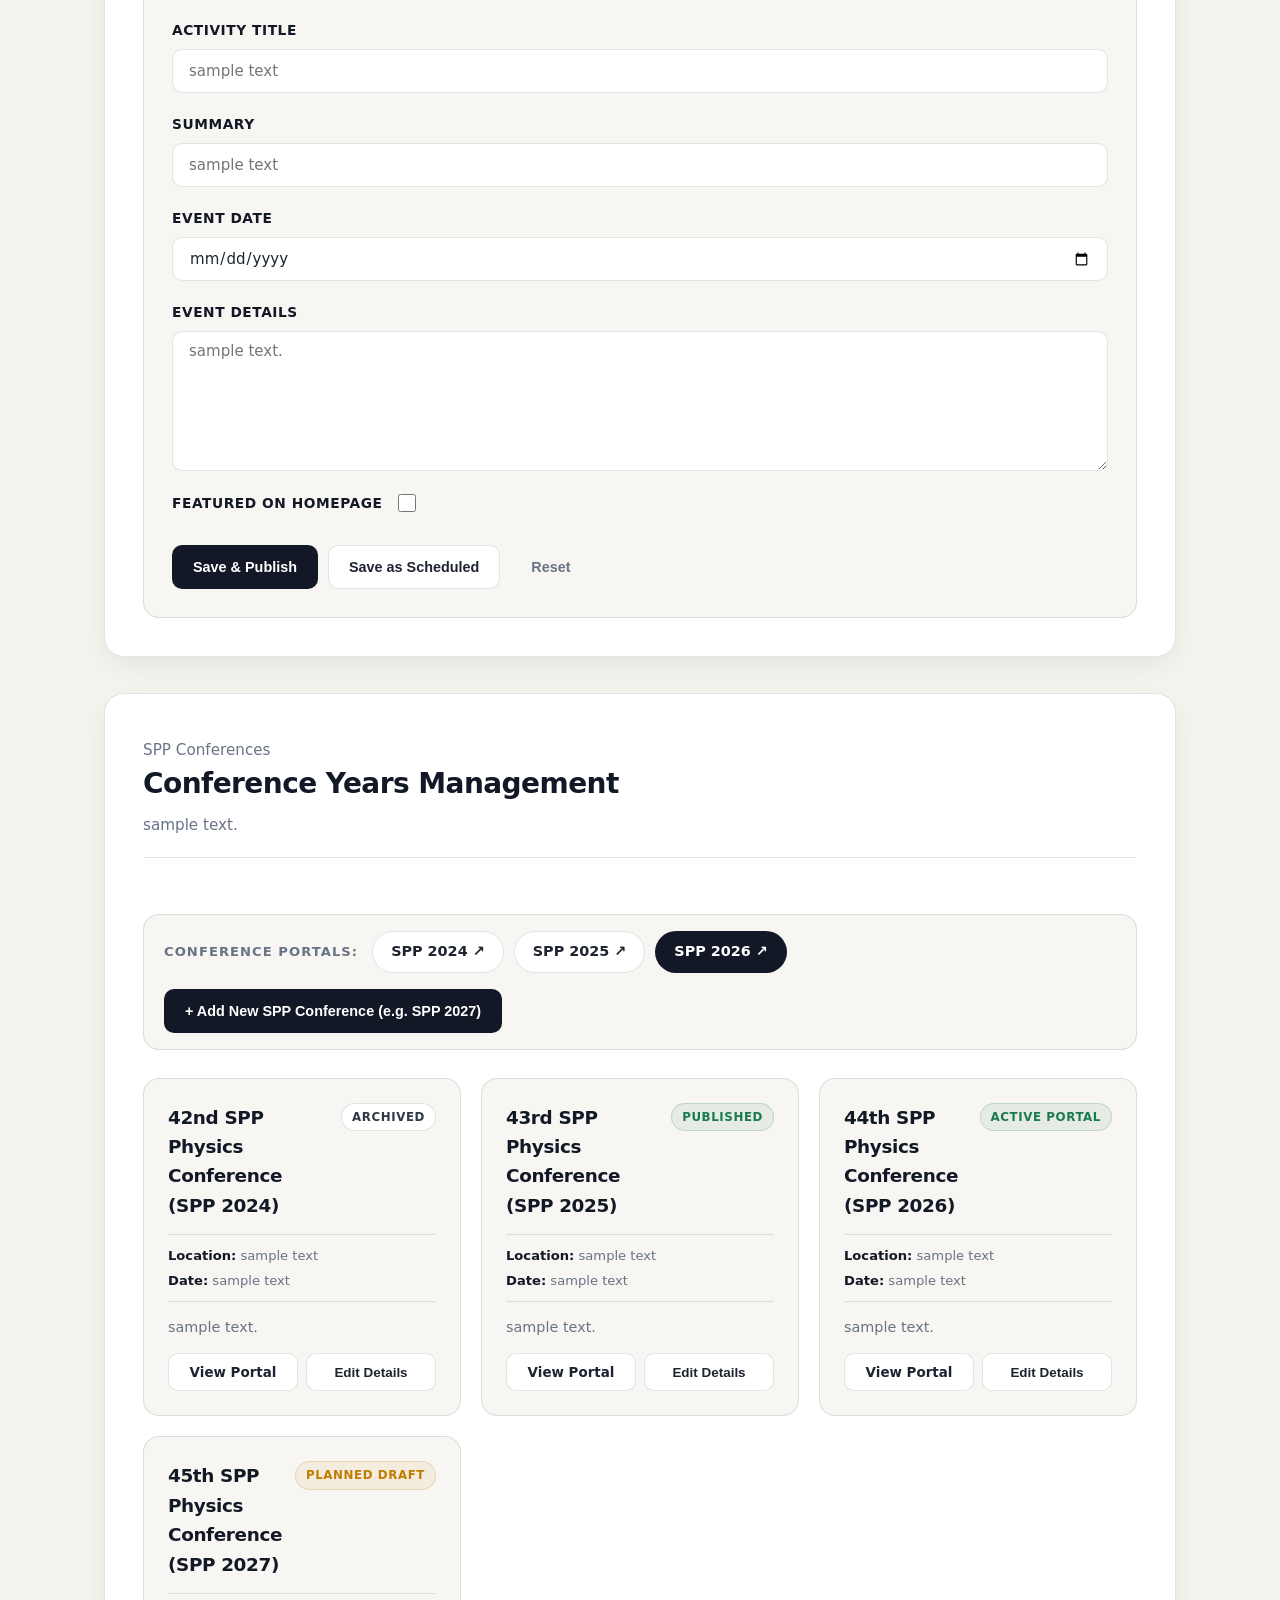
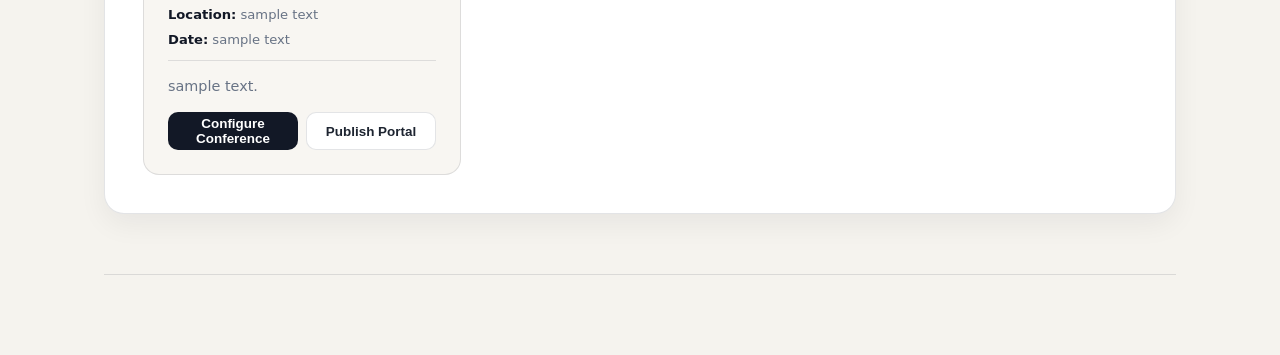
==== commit a0d8818b: "UI changes" ====
--- a/AdminDashboard.html
+++ b/AdminDashboard.html
@@ -27,18 +27,16 @@
 			<div class="brand-block">
 				<div class="brand-mark" aria-hidden="true">SPP</div>
 				<div class="brand-copy">
-					<p class="eyebrow">Admin CMS</p>
+					<p class="eyebrow">Admin</p>
 					<h1>Samahang Pisika ng Pilipinas</h1>
-					<p class="brand-desc">Editorial content management for news, activities, resources, downloads, and
-						institutional pages.</p>
+					<p class="brand-desc">sample text.</p>
 				</div>
 			</div>
 
 			<nav class="dashboard-nav" aria-label="Dashboard sections">
-				<a href="#dashboard" data-nav-link>Dashboard</a>
-				<a href="#compose" data-nav-link>Content</a>
-				<a href="#preview" data-nav-link>Preview</a>
-				<a href="#sections" data-nav-link>Sections</a>
+				<a href="#news-section" data-nav-link>News</a>
+				<a href="#activities-section" data-nav-link>Activities</a>
+				<a href="#conferences" data-nav-link>Conferences</a>
 			</nav>
 
 			<div class="sidebar-footer">
@@ -54,210 +52,309 @@
 		</aside>
 
 		<main id="main-content" class="dashboard-main">
-			<section class="panel summary-strip dashboard-overview" id="dashboard">
-				<div class="overview-copy">
-					<p class="panel-kicker">Dashboard</p>
-					<h2>Content control center</h2>
-					<p>Manage the SPP website with compact editorial tools, clear status tracking, and quick access to
-						the content queue.</p>
-					<div class="overview-actions">
-						<button type="button" class="button button-primary" data-fill-template="announcement">Create
-							News</button>
-						<button type="button" class="button button-secondary" data-fill-template="event">Create
-							Activity</button>
-						<button type="button" class="button button-secondary" data-scroll-target="preview">Review
-							Preview</button>
-					</div>
-				</div>
-
-				<div class="metric-grid" aria-label="Content metrics">
-					<article class="metric-card">
-						<span>News items</span>
-						<strong data-metric="announcement-count">0</strong>
-					</article>
-					<article class="metric-card">
-						<span>Activities</span>
-						<strong data-metric="event-count">0</strong>
-					</article>
-					<article class="metric-card">
-						<span>Scheduled</span>
-						<strong data-metric="scheduled-count">0</strong>
-					</article>
-					<article class="metric-card">
-						<span>Published</span>
-						<strong data-metric="published-count">0</strong>
-					</article>
-				</div>
-			</section>
-
-			<section class="panel workspace-panel" id="compose">
-				<div class="section-panel-head">
-					<div>
-						<p class="panel-kicker">Content workspace</p>
-						<h2>Create, edit, and publish</h2>
-						<p>Use the editor to prepare content for the queue, then publish or schedule it from one place.
-						</p>
-					</div>
-				</div>
-
-				<div class="workspace-grid">
-					<div class="compose-column">
-						<form class="compose-form" data-compose-form>
-							<div class="control-strip" aria-label="Post type selector">
-								<button type="button" class="control-tab" data-post-type="announcement"
-									aria-selected="true">News</button>
-								<button type="button" class="control-tab" data-post-type="event"
-									aria-selected="false">Activities</button>
+			<section class="panel editor-panel" id="news-section">
+				<div class="panel-view" data-news-view="editor">
+					<div class="section-panel-head">
+						<div>
+							<p class="panel-kicker">News Management</p>
+							<h2>News Editor</h2>
+							<p>sample text.</p>
+						</div>
+						<div>
+							<button type="button" class="button button-secondary" data-show-news-posts>
+								View News Posts (<span data-news-count-badge>0</span>)
+							</button>
+						</div>
+					</div>
+
+					<form class="compose-form" data-news-form>
+						<div class="editor-status-banner" data-news-banner>
+							<span data-news-banner-text>Create New News Post</span>
+							<button type="button" class="item-action" data-news-cancel-edit style="display: none;">Cancel Edit</button>
+						</div>
+
+						<input type="hidden" name="editingId" value="" />
+
+						<label class="field-row">
+							<span>Status</span>
+							<select name="status">
+								<option value="draft">Draft</option>
+								<option value="published" selected>Published</option>
+								<option value="scheduled">Scheduled</option>
+								<option value="archived">Archived</option>
+							</select>
+						</label>
+
+						<label class="field-row">
+							<span>Title</span>
+							<input type="text" name="title" placeholder="sample text" required />
+						</label>
+
+						<label class="field-row">
+							<span>Summary</span>
+							<input type="text" name="summary" placeholder="sample text" />
+						</label>
+
+						<label class="field-row">
+							<span>Publish date</span>
+							<input type="date" name="publishDate" />
+						</label>
+
+						<label class="field-row field-row-wide">
+							<span>Article Body</span>
+							<textarea name="body" rows="6" placeholder="sample text."></textarea>
+						</label>
+
+						<label class="field-row field-row-inline">
+							<span>Featured on homepage</span>
+							<input type="checkbox" name="featureOnHomepage" />
+						</label>
+
+						<div class="form-actions">
+							<button type="submit" class="button button-primary" data-news-submit-primary>Save & Publish</button>
+							<button type="submit" class="button button-secondary" data-status-override="draft" data-news-submit-secondary>Save as Draft</button>
+							<button type="reset" class="button button-quiet">Reset</button>
+						</div>
+					</form>
+				</div>
+
+				<div class="panel-view is-hidden" data-news-view="posts">
+					<div class="section-panel-head">
+						<div>
+							<p class="panel-kicker">News Management</p>
+							<h2>All News Posts</h2>
+							<p>sample text.</p>
+						</div>
+						<div>
+							<button type="button" class="button button-primary" data-show-news-editor>
+								← Back to News Editor
+							</button>
+						</div>
+					</div>
+
+					<div class="posts-view-wrapper">
+						<div class="queue-toolbar">
+							<div class="queue-filters" aria-label="News filters">
+								<button type="button" class="filter-tab active" data-news-filter="all">All (<span data-news-filter-all-count>0</span>)</button>
+								<button type="button" class="filter-tab" data-news-filter="published">Published (<span data-news-filter-published-count>0</span>)</button>
+								<button type="button" class="filter-tab" data-news-filter="scheduled">Scheduled (<span data-news-filter-scheduled-count>0</span>)</button>
+								<button type="button" class="filter-tab" data-news-filter="draft">Drafts (<span data-news-filter-draft-count>0</span>)</button>
+								<button type="button" class="filter-tab" data-news-filter="archived">Archived (<span data-news-filter-archived-count>0</span>)</button>
 							</div>
-
-							<div class="section-pills" aria-label="Content categories">
-								<button type="button" class="control-tab" data-section="News"
-									aria-selected="true">News</button>
-								<button type="button" class="control-tab" data-section="Activities"
-									aria-selected="false">Activities</button>
-								<button type="button" class="control-tab" data-section="Resources"
-									aria-selected="false">Resources</button>
-								<button type="button" class="control-tab" data-section="Downloads"
-									aria-selected="false">Downloads</button>
-								<button type="button" class="control-tab" data-section="About SPP"
-									aria-selected="false">About SPP</button>
-							</div>
-
-							<input type="hidden" name="section" value="News" />
-							<input type="hidden" name="status" value="draft" />
-
-							<label class="field-row">
-								<span>Title</span>
-								<input type="text" name="title" placeholder="Enter a working title" required />
-							</label>
-
-							<label class="field-row">
-								<span>Summary</span>
-								<input type="text" name="summary" placeholder="Short summary for list views" />
-							</label>
-
-							<label class="field-row">
-								<span>Publish date</span>
-								<input type="date" name="publishDate" />
-							</label>
-
-							<label class="field-row field-row-wide">
-								<span>Body</span>
-								<textarea name="body" rows="6" placeholder="Write the main content here."></textarea>
-							</label>
-
-							<label class="field-row field-row-inline">
-								<span>Featured on homepage</span>
-								<input type="checkbox" name="featureOnHomepage" />
-							</label>
-
-							<div class="form-actions">
-								<button type="submit" class="button button-secondary" data-status="draft">Save
-									Draft</button>
-								<button type="submit" class="button button-primary"
-									data-status="published">Publish</button>
-								<button type="reset" class="button button-quiet">Reset</button>
-							</div>
-						</form>
-					</div>
-
-					<aside class="queue-column" id="queue">
-						<div class="section-panel-head queue-head">
-							<div>
-								<p class="panel-kicker">Content queue</p>
-								<h2>Current items</h2>
-							</div>
-							<div class="queue-filters" aria-label="Queue filters">
-								<button type="button" class="filter-tab active" data-filter="all">All</button>
-								<button type="button" class="filter-tab" data-filter="announcement">News</button>
-								<button type="button" class="filter-tab" data-filter="event">Activities</button>
-							</div>
 						</div>
 
 						<div class="queue-table-head" aria-hidden="true">
-							<span>Title</span>
-							<span>Type</span>
+							<span>Title & Summary</span>
 							<span>Status</span>
 							<span>Date</span>
 							<span>Actions</span>
 						</div>
 
-						<div class="queue-list" data-queue-list></div>
-					</aside>
+						<div class="queue-list" data-news-list></div>
+
+						<div class="queue-pagination" data-news-pagination style="display: none;">
+							<span class="pagination-info" data-news-pagination-info>Showing 3 of 8 posts</span>
+							<button type="button" class="button button-secondary" data-news-load-more>View More Posts</button>
+						</div>
+					</div>
 				</div>
 			</section>
 
-			<section class="panel preview-panel" id="preview" data-preview-panel>
+			<section class="panel editor-panel" id="activities-section">
+				<div class="panel-view" data-activity-view="editor">
+					<div class="section-panel-head">
+						<div>
+							<p class="panel-kicker">Activities Management</p>
+							<h2>Activities Editor</h2>
+							<p>sample text.</p>
+						</div>
+						<div>
+							<button type="button" class="button button-secondary" data-show-activity-posts>
+								View Activities Posts (<span data-activity-count-badge>0</span>)
+							</button>
+						</div>
+					</div>
+
+					<form class="compose-form" data-activity-form>
+						<div class="editor-status-banner" data-activity-banner>
+							<span data-activity-banner-text>Create New Activity</span>
+							<button type="button" class="item-action" data-activity-cancel-edit style="display: none;">Cancel Edit</button>
+						</div>
+
+						<input type="hidden" name="editingId" value="" />
+
+						<label class="field-row">
+							<span>Status</span>
+							<select name="status">
+								<option value="scheduled" selected>Scheduled</option>
+								<option value="published">Published</option>
+								<option value="draft">Draft</option>
+								<option value="archived">Archived</option>
+							</select>
+						</label>
+
+						<label class="field-row">
+							<span>Activity Title</span>
+							<input type="text" name="title" placeholder="sample text" required />
+						</label>
+
+						<label class="field-row">
+							<span>Summary</span>
+							<input type="text" name="summary" placeholder="sample text" />
+						</label>
+
+						<label class="field-row">
+							<span>Event Date</span>
+							<input type="date" name="publishDate" />
+						</label>
+
+						<label class="field-row field-row-wide">
+							<span>Event Details</span>
+							<textarea name="body" rows="6" placeholder="sample text."></textarea>
+						</label>
+
+						<label class="field-row field-row-inline">
+							<span>Featured on homepage</span>
+							<input type="checkbox" name="featureOnHomepage" />
+						</label>
+
+						<div class="form-actions">
+							<button type="submit" class="button button-primary" data-activity-submit-primary>Save & Publish</button>
+							<button type="submit" class="button button-secondary" data-status-override="scheduled" data-activity-submit-secondary>Save as Scheduled</button>
+							<button type="reset" class="button button-quiet">Reset</button>
+						</div>
+					</form>
+				</div>
+
+				<div class="panel-view is-hidden" data-activity-view="posts">
+					<div class="section-panel-head">
+						<div>
+							<p class="panel-kicker">Activities Management</p>
+							<h2>All Activities</h2>
+							<p>sample text.</p>
+						</div>
+						<div>
+							<button type="button" class="button button-primary" data-show-activity-editor>
+								← Back to Activities Editor
+							</button>
+						</div>
+					</div>
+
+					<div class="posts-view-wrapper">
+						<div class="queue-toolbar">
+							<div class="queue-filters" aria-label="Activity filters">
+								<button type="button" class="filter-tab active" data-activity-filter="all">All (<span data-activity-filter-all-count>0</span>)</button>
+								<button type="button" class="filter-tab" data-activity-filter="published">Published (<span data-activity-filter-published-count>0</span>)</button>
+								<button type="button" class="filter-tab" data-activity-filter="scheduled">Scheduled (<span data-activity-filter-scheduled-count>0</span>)</button>
+								<button type="button" class="filter-tab" data-activity-filter="draft">Drafts (<span data-activity-filter-draft-count>0</span>)</button>
+								<button type="button" class="filter-tab" data-activity-filter="archived">Archived (<span data-activity-filter-archived-count>0</span>)</button>
+							</div>
+						</div>
+
+						<div class="queue-table-head" aria-hidden="true">
+							<span>Title & Summary</span>
+							<span>Status</span>
+							<span>Date</span>
+							<span>Actions</span>
+						</div>
+
+						<div class="queue-list" data-activity-list></div>
+
+						<div class="queue-pagination" data-activity-pagination style="display: none;">
+							<span class="pagination-info" data-activity-pagination-info>Showing 3 of 8 posts</span>
+							<button type="button" class="button button-secondary" data-activity-load-more>View More Posts</button>
+						</div>
+					</div>
+				</div>
+			</section>
+
+			<section class="panel conference-panel" id="conferences">
 				<div class="section-panel-head">
 					<div>
-						<p class="panel-kicker">Preview</p>
-						<h2>What is currently visible</h2>
-						<p>Compact previews show the current announcement and activity streams before they are surfaced
-							publicly.</p>
-					</div>
-				</div>
-
-				<div class="preview-grid">
-					<article class="preview-stream">
-						<div class="preview-stream-head">
-							<h3>Announcements</h3>
-							<span data-preview-count="announcement">0 items</span>
-						</div>
-						<div data-preview-list="announcement"></div>
+						<p class="panel-kicker">SPP Conferences</p>
+						<h2>Conference Years Management</h2>
+						<p>sample text.</p>
+					</div>
+				</div>
+
+				<div class="conference-toolbar">
+					<div class="conference-years-group" aria-label="Conference choices">
+						<span class="conference-years-label">Conference Portals:</span>
+						<a href="spp2024.html" class="conference-year-btn" target="_blank" aria-label="Open SPP 2024 page">SPP 2024 ↗</a>
+						<a href="spp2025.html" class="conference-year-btn" target="_blank" aria-label="Open SPP 2025 page">SPP 2025 ↗</a>
+						<a href="spp2026.html" class="conference-year-btn active" target="_blank" aria-label="Open SPP 2026 page">SPP 2026 ↗</a>
+					</div>
+					<button type="button" class="button button-primary" aria-label="Add new conference year">+ Add New SPP Conference (e.g. SPP 2027)</button>
+				</div>
+
+				<div class="conference-grid">
+					<article class="conference-card">
+						<div class="conference-card-head">
+							<h3>42nd SPP Physics Conference (SPP 2024)</h3>
+							<span class="conference-badge">Archived</span>
+						</div>
+						<div class="conference-card-meta">
+							<span><strong>Location:</strong> sample text</span>
+							<span><strong>Date:</strong> sample text</span>
+						</div>
+						<p>sample text.</p>
+						<div class="conference-card-actions">
+							<a href="spp2024.html" class="button button-secondary" target="_blank">View Portal</a>
+							<button type="button" class="button button-secondary">Edit Details</button>
+						</div>
 					</article>
 
-					<article class="preview-stream">
-						<div class="preview-stream-head">
-							<h3>Activities</h3>
-							<span data-preview-count="event">0 items</span>
-						</div>
-						<div data-preview-list="event"></div>
+					<article class="conference-card">
+						<div class="conference-card-head">
+							<h3>43rd SPP Physics Conference (SPP 2025)</h3>
+							<span class="conference-badge active">Published</span>
+						</div>
+						<div class="conference-card-meta">
+							<span><strong>Location:</strong> sample text</span>
+							<span><strong>Date:</strong> sample text</span>
+						</div>
+						<p>sample text.</p>
+						<div class="conference-card-actions">
+							<a href="spp2025.html" class="button button-secondary" target="_blank">View Portal</a>
+							<button type="button" class="button button-secondary">Edit Details</button>
+						</div>
 					</article>
+
+					<article class="conference-card">
+						<div class="conference-card-head">
+							<h3>44th SPP Physics Conference (SPP 2026)</h3>
+							<span class="conference-badge active">Active Portal</span>
+						</div>
+						<div class="conference-card-meta">
+							<span><strong>Location:</strong> sample text</span>
+							<span><strong>Date:</strong> sample text</span>
+						</div>
+						<p>sample text.</p>
+						<div class="conference-card-actions">
+							<a href="spp2026.html" class="button button-secondary" target="_blank">View Portal</a>
+							<button type="button" class="button button-secondary">Edit Details</button>
+						</div>
+					</article>
+
+					<article class="conference-card">
+						<div class="conference-card-head">
+							<h3>45th SPP Physics Conference (SPP 2027)</h3>
+							<span class="conference-badge upcoming">Planned Draft</span>
+						</div>
+						<div class="conference-card-meta">
+							<span><strong>Location:</strong> sample text</span>
+							<span><strong>Date:</strong> sample text</span>
+						</div>
+						<p>sample text.</p>
+						<div class="conference-card-actions">
+							<button type="button" class="button button-primary">Configure Conference</button>
+							<button type="button" class="button button-secondary">Publish Portal</button>
+						</div>
+					</article>
 				</div>
 			</section>
 
-			<section class="panel section-directory" id="sections">
-				<div class="section-panel-head">
-					<div>
-						<p class="panel-kicker">Sections</p>
-						<h2>Content categories</h2>
-						<p>Jump directly to the section you want to manage. The same controls update the content form
-							above.</p>
-					</div>
-				</div>
-
-				<div class="section-list" role="list" aria-label="Content categories">
-					<button type="button" class="section-row" data-section="News">
-						<span>News</span>
-						<strong>Announcements and bulletin-style updates</strong>
-						<em>Switch the editor to the News section</em>
-					</button>
-					<button type="button" class="section-row" data-section="Activities">
-						<span>Activities</span>
-						<strong>Talks, forums, and event listings</strong>
-						<em>Switch the editor to the Activities section</em>
-					</button>
-					<button type="button" class="section-row" data-section="Resources">
-						<span>Resources</span>
-						<strong>Reference material and helpful links</strong>
-						<em>Switch the editor to the Resources section</em>
-					</button>
-					<button type="button" class="section-row" data-section="Downloads">
-						<span>Downloads</span>
-						<strong>Forms, files, and member materials</strong>
-						<em>Switch the editor to the Downloads section</em>
-					</button>
-					<button type="button" class="section-row" data-section="About SPP">
-						<span>About SPP</span>
-						<strong>Institutional background and society information</strong>
-						<em>Switch the editor to the About SPP section</em>
-					</button>
-				</div>
-			</section>
-
 			<footer class="site-footer">
-				<p>SPP admin content workspace. Data is stored locally in this browser through the existing prototype
-					flow.</p>
 			</footer>
 		</main>
 	</div>
--- a/admin/styles.css
+++ b/admin/styles.css
@@ -1,47 +1,31 @@
-/* ==========================================================================
-   SPP Admin Dashboard - Visual Redesign
-   A modern visual extension of the SPP editorial user-facing website.
-   ========================================================================== */
-
 :root {
   color-scheme: light;
-  
-  /* User-facing visual identity theme values */
-  --bg-page: #f5f3ee;         /* Warm ivory/beige surface */
-  --surface: #ffffff;         /* Card / form surfaces */
-  --surface-soft: #f8f6f2;    /* Soft backdrop fields */
-  --surface-strong: #efebe4;  /* Dividers and borders */
+  --bg-page: #f5f3ee;
+  --surface: #ffffff;
+  --surface-soft: #f8f6f2;
+  --surface-strong: #efebe4;
   --card-bg: #ffffff;
-  
   --header-bg: rgba(245, 243, 238, 0.9);
   --footer-bg: #111214;
-  
-  --text: #1d2430;            /* Deep charcoal text */
-  --muted: #687385;           /* Slate grey */
-  --accent: #303a46;          /* Charcoal accent */
-  --accent-strong: #121826;   /* High contrast brand accent */
+  --text: #1d2430;
+  --muted: #687385;
+  --accent: #303a46;
+  --accent-strong: #121826;
   --accent-soft: rgba(48, 58, 70, 0.08);
-  
-  /* Status indicators (modern editorial tones) */
   --warn: #c27d00;
   --danger: #b93c2a;
   --success: #1b7a4c;
-  
   --border: rgba(29, 36, 48, 0.12);
   --shadow: 0 10px 28px rgba(15, 23, 42, 0.06);
-  
-  /* Redesign curves & spacing */
   --radius-xl: 20px;
   --radius-lg: 16px;
   --radius-md: 12px;
   --radius-sm: 10px;
   --radius-pill: 999px;
-  
   --max-width: 1200px;
-  --transition: all 180ms cubic-bezier(0.4, 0, 0.2, 1);
-}
-
-/* Dark Mode Overrides (matching user website) */
+  --transition: 180ms ease;
+}
+
 html[data-theme="dark"] {
   color-scheme: dark;
   --bg-page: #09090b;
@@ -58,19 +42,20 @@
   --accent-soft: rgba(245, 245, 245, 0.08);
   --border: rgba(255, 255, 255, 0.08);
   --shadow: 0 12px 30px rgba(0, 0, 0, 0.28);
-  
   --warn: #fbbf24;
   --danger: #fca5a5;
   --success: #4ade80;
 }
 
-/* Fix active chips and selected tabs readability in dark mode */
 html[data-theme="dark"] .control-tab.active,
 html[data-theme="dark"] .filter-tab.active,
+html[data-theme="dark"] .conference-year-btn.active,
 html[data-theme="dark"] .section-row.active,
 html[data-theme="dark"] .button-primary,
-html[data-theme="dark"] .item-action.primary {
+html[data-theme="dark"] .item-action.primary,
+html[data-theme="dark"] .brand-mark {
   color: var(--bg-page);
+  background: var(--accent-strong);
 }
 
 html[data-theme="dark"] .section-row.active span {
@@ -79,7 +64,7 @@
 
 html[data-theme="dark"] .section-row.active strong,
 html[data-theme="dark"] .section-row.active em {
-  color: rgba(9, 9, 11, 0.6);
+  color: rgba(9, 9, 11, 0.7);
 }
 
 * {
@@ -99,13 +84,12 @@
   line-height: 1.6;
 }
 
-/* Top background decoration */
 body::before {
   content: "";
   position: fixed;
   inset: 0;
   pointer-events: none;
-  background: linear-gradient(180deg, rgba(255, 255, 255, 0.04), transparent 300px);
+  background: transparent;
   z-index: 0;
 }
 
@@ -121,7 +105,6 @@
   text-decoration: none;
 }
 
-/* Skip link */
 .skip-link {
   position: absolute;
   left: 16px;
@@ -140,17 +123,12 @@
   top: 16px;
 }
 
-/* ==========================================================================
-   Layout Shell
-   ========================================================================== */
-
 .dashboard-shell {
   display: block;
   min-height: 100vh;
   position: relative;
 }
 
-/* Mobile/Desktop topbar (Sticky, Glassmorphic) */
 .mobile-topbar {
   display: flex;
   background: var(--header-bg);
@@ -198,7 +176,6 @@
   letter-spacing: -0.02em;
 }
 
-/* Sidebar redone (Sticky, High-End layout) */
 .dashboard-sidebar {
   background: var(--surface);
   border-right: 1px solid var(--border);
@@ -243,7 +220,6 @@
   color: var(--text);
 }
 
-/* Brand logo component block matching User Web brand */
 .brand-block {
   display: flex;
   flex-direction: column;
@@ -297,7 +273,6 @@
   line-height: 1.6;
 }
 
-/* Sidebar Vertical Navigation */
 .dashboard-nav {
   display: flex;
   flex-direction: column;
@@ -327,7 +302,6 @@
   color: var(--accent-strong);
 }
 
-/* Sidebar Footer buttons */
 .sidebar-footer {
   margin-top: auto;
   display: flex;
@@ -384,10 +358,6 @@
   display: block;
 }
 
-/* ==========================================================================
-   Main Content Layout
-   ========================================================================= */
-
 .dashboard-main {
   display: grid;
   gap: 36px;
@@ -409,10 +379,6 @@
   transition: var(--transition);
 }
 
-/* ==========================================================================
-   Overview / Statistics Section
-   ========================================================================== */
-
 .dashboard-overview {
   display: grid;
   grid-template-columns: 1.1fr 0.9fr;
@@ -446,7 +412,6 @@
   margin-top: 8px;
 }
 
-/* Metric Cards: Styling matching .stat-card of user side */
 .metric-grid {
   display: grid;
   grid-template-columns: repeat(2, minmax(0, 1fr));
@@ -484,10 +449,6 @@
   font-weight: 700;
   color: var(--accent-strong);
 }
-
-/* ==========================================================================
-   Workspace Section (Form & Queue)
-   ========================================================================== */
 
 .section-panel-head {
   display: flex;
@@ -517,7 +478,6 @@
   align-items: start;
 }
 
-/* Editor form column */
 .compose-column {
   position: sticky;
   top: 96px;
@@ -540,7 +500,6 @@
   gap: 10px;
 }
 
-/* Styled Pills / Tabs */
 .control-tab,
 .filter-tab {
   min-height: 38px;
@@ -571,7 +530,6 @@
   border-color: transparent;
 }
 
-/* Inputs & Form layout */
 .field-row {
   display: flex;
   flex-direction: column;
@@ -603,7 +561,6 @@
   cursor: pointer;
 }
 
-/* Clean Input styles with high-end feel */
 .compose-form input[type="text"],
 .compose-form input[type="date"],
 .compose-form textarea,
@@ -641,7 +598,6 @@
   padding-top: 10px;
 }
 
-/* Core Buttons */
 .button,
 .item-action {
   display: inline-flex;
@@ -712,23 +668,43 @@
   border-color: var(--danger);
 }
 
-/* ==========================================================================
-   Content Queue listing
-   ========================================================================== */
-
-.queue-column {
-  padding: 28px;
-  border-radius: var(--radius-lg);
-  border: 1px solid var(--border);
-  background: var(--surface-soft);
+.editor-panel {
+  display: grid;
+  gap: 24px;
+}
+
+.panel-view {
   display: grid;
   gap: 20px;
-}
-
-.queue-head {
-  border-bottom: none;
-  padding-bottom: 0;
-  margin-bottom: 0;
+  animation: fadeIn 180ms ease forwards;
+}
+
+.panel-view.is-hidden {
+  display: none !important;
+}
+
+@keyframes fadeIn {
+  from {
+    opacity: 0;
+    transform: translateY(4px);
+  }
+  to {
+    opacity: 1;
+    transform: translateY(0);
+  }
+}
+
+.posts-view-wrapper {
+  display: grid;
+  gap: 20px;
+}
+
+.queue-toolbar {
+  display: flex;
+  flex-wrap: wrap;
+  align-items: center;
+  justify-content: space-between;
+  gap: 12px;
 }
 
 .queue-filters {
@@ -739,9 +715,9 @@
 
 .queue-table-head {
   display: grid;
-  grid-template-columns: minmax(0, 2fr) 85px 95px 105px 120px;
+  grid-template-columns: minmax(0, 2.5fr) 110px 130px 190px;
   gap: 16px;
-  padding: 0 16px 12px;
+  padding: 0 20px 12px;
   color: var(--muted);
   font-size: 0.78rem;
   font-weight: 800;
@@ -757,10 +733,10 @@
 
 .queue-row {
   display: grid;
-  grid-template-columns: minmax(0, 2fr) 85px 95px 105px 120px;
+  grid-template-columns: minmax(0, 2.5fr) 110px 130px 190px;
   gap: 16px;
   align-items: center;
-  padding: 16px 20px;
+  padding: 18px 20px;
   border: 1px solid var(--border);
   border-radius: var(--radius-md);
   background: var(--surface);
@@ -797,21 +773,6 @@
   overflow: hidden;
 }
 
-.queue-title em {
-  width: fit-content;
-  font-style: normal;
-  font-size: 0.72rem;
-  font-weight: 800;
-  color: var(--accent);
-  background: var(--accent-soft);
-  border-radius: var(--radius-sm);
-  padding: 3px 8px;
-  text-transform: uppercase;
-  letter-spacing: 0.05em;
-  margin-top: 4px;
-}
-
-.queue-type,
 .post-tag {
   width: fit-content;
   padding: 4px 10px;
@@ -821,15 +782,6 @@
   letter-spacing: 0.04em;
   text-transform: uppercase;
   text-align: center;
-}
-
-.queue-type {
-  background: var(--surface-soft);
-  color: var(--accent);
-  border: 1px solid var(--border);
-}
-
-.post-tag {
   border: 1px solid transparent;
 }
 
@@ -849,6 +801,12 @@
   background: rgba(27, 122, 76, 0.08);
   color: var(--success);
   border-color: rgba(27, 122, 76, 0.2);
+}
+
+.post-tag[data-status="archived"] {
+  background: rgba(107, 114, 128, 0.1);
+  color: var(--muted);
+  border-color: rgba(107, 114, 128, 0.25);
 }
 
 .queue-cell.queue-actions {
@@ -859,21 +817,35 @@
 }
 
 .queue-cell.queue-actions .item-action {
-  min-height: 32px;
+  min-height: 34px;
   padding: 0 12px;
-  font-size: 0.8rem;
+  font-size: 0.82rem;
   border-radius: var(--radius-sm);
 }
 
 .queue-cell.queue-date,
-.queue-cell.queue-status,
-.queue-cell.queue-type {
+.queue-cell.queue-status {
   font-size: 0.88rem;
+}
+
+.queue-pagination {
+  display: flex;
+  flex-direction: column;
+  align-items: center;
+  justify-content: center;
+  gap: 12px;
+  padding: 16px 0 8px;
+}
+
+.pagination-info {
+  font-size: 0.86rem;
+  color: var(--muted);
+  font-weight: 700;
 }
 
 .empty-state {
   text-align: center;
-  padding: 40px 20px;
+  padding: 44px 20px;
   color: var(--muted);
   font-size: 0.95rem;
   background: var(--surface);
@@ -881,171 +853,195 @@
   border: 1px dashed var(--border);
 }
 
-/* ==========================================================================
-   Live Previews Section (Styled like user-side cards)
-   ========================================================================== */
-
-.preview-grid {
-  display: grid;
-  grid-template-columns: repeat(2, minmax(0, 1fr));
-  gap: 32px;
-}
-
-.preview-stream {
-  padding: 28px;
+.conference-panel {
+  display: grid;
+  gap: 28px;
+}
+
+.conference-toolbar {
+  display: flex;
+  flex-wrap: wrap;
+  align-items: center;
+  justify-content: space-between;
+  gap: 16px;
+  padding: 16px 20px;
   border-radius: var(--radius-lg);
-  border: 1px solid var(--border);
   background: var(--surface-soft);
-  display: grid;
+  border: 1px solid var(--border);
+}
+
+.conference-years-group {
+  display: flex;
+  flex-wrap: wrap;
+  align-items: center;
+  gap: 10px;
+}
+
+.conference-years-label {
+  font-size: 0.82rem;
+  font-weight: 800;
+  text-transform: uppercase;
+  letter-spacing: 0.08em;
+  color: var(--muted);
+  margin-right: 4px;
+}
+
+.conference-year-btn {
+  min-height: 40px;
+  padding: 8px 18px;
+  border-radius: var(--radius-pill);
+  font-weight: 700;
+  font-size: 0.9rem;
+  background: var(--surface);
+  color: var(--text);
+  border: 1px solid var(--border);
+  display: inline-flex;
+  align-items: center;
+  gap: 6px;
+  transition: var(--transition);
+  cursor: pointer;
+  text-decoration: none;
+}
+
+.conference-year-btn:hover,
+.conference-year-btn:focus-visible {
+  border-color: var(--accent);
+  background: var(--surface-strong);
+  color: var(--text);
+  transform: translateY(-1px);
+  outline: none;
+}
+
+.conference-year-btn.active {
+  background: var(--accent-strong);
+  color: #fff;
+  border-color: transparent;
+}
+
+.conference-grid {
+  display: grid;
+  grid-template-columns: repeat(auto-fit, minmax(260px, 1fr));
   gap: 20px;
-  align-content: start;
-}
-
-.preview-stream-head {
-  display: flex;
-  align-items: center;
-  justify-content: space-between;
-  gap: 12px;
-  border-bottom: 1px solid var(--border);
-  padding-bottom: 12px;
-}
-
-.preview-stream-head h3 {
-  font-size: 1.25rem;
-  margin: 0;
-}
-
-.preview-stream-head span {
-  color: var(--muted);
-  font-size: 0.85rem;
-  font-weight: 700;
-}
-
-/* Previews rendered exactly like .content-card / .facebook-post on user side */
-.preview-item {
+}
+
+.conference-card {
+  padding: 24px;
+  border-radius: var(--radius-lg);
+  border: 1px solid var(--border);
+  background: var(--surface-soft);
   display: flex;
   flex-direction: column;
   gap: 14px;
-  padding: 24px;
-  border-radius: var(--radius-md);
-  background: var(--surface);
-  border: 1px solid var(--border);
-  box-shadow: var(--shadow);
-  transition: var(--transition);
-}
-
-.preview-item:hover {
-  transform: translateY(-2px);
-  box-shadow: 0 12px 28px rgba(15, 23, 42, 0.08);
-}
-
-.preview-item-head {
-  display: flex;
-  align-items: flex-start;
-  justify-content: space-between;
-  gap: 16px;
-}
-
-.preview-item-head strong {
-  font-size: 1.08rem;
-  color: var(--accent-strong);
-  line-height: 1.35;
-}
-
-.preview-item-meta {
-  display: flex;
-  align-items: center;
-  justify-content: space-between;
-  gap: 12px;
-  font-size: 0.82rem;
-  color: var(--muted);
-  border-top: 1px solid var(--surface-strong);
-  padding-top: 10px;
-}
-
-.preview-item-meta span:first-child {
-  font-weight: 800;
-  text-transform: uppercase;
-  letter-spacing: 0.05em;
-  color: var(--accent);
-}
-
-.preview-item p {
-  margin: 0;
-  color: var(--muted);
-  font-size: 0.92rem;
-  line-height: 1.6;
-}
-
-/* ==========================================================================
-   Sections Directory
-   ========================================================================== */
-
-.section-directory .section-list {
-  display: grid;
-  gap: 12px;
-}
-
-.section-row {
-  width: 100%;
-  padding: 20px 24px;
-  border-radius: var(--radius-md);
-  background: var(--surface-soft);
-  display: grid;
-  grid-template-columns: 180px 1fr auto;
-  gap: 24px;
-  text-align: left;
-  cursor: pointer;
-  align-items: center;
-  border: 1px solid var(--border);
-  transition: var(--transition);
-}
-
-.section-row:hover {
+  transition: var(--transition);
+  position: relative;
+}
+
+.conference-card:hover {
   transform: translateY(-2px);
   border-color: var(--accent);
   box-shadow: var(--shadow);
 }
 
-.section-row span {
+.conference-card-head {
+  display: flex;
+  align-items: flex-start;
+  justify-content: space-between;
+  gap: 12px;
+}
+
+.conference-card-head h3 {
+  font-size: 1.15rem;
+  margin: 0;
   color: var(--accent-strong);
-  font-size: 1.05rem;
+}
+
+.conference-badge {
+  font-size: 0.74rem;
+  font-weight: 800;
+  letter-spacing: 0.05em;
+  text-transform: uppercase;
+  padding: 4px 10px;
+  border-radius: var(--radius-pill);
+  border: 1px solid var(--border);
+  background: var(--surface);
+  color: var(--accent);
+  white-space: nowrap;
+}
+
+.conference-badge.active {
+  background: rgba(27, 122, 76, 0.08);
+  color: var(--success);
+  border-color: rgba(27, 122, 76, 0.2);
+}
+
+.conference-badge.upcoming {
+  background: rgba(194, 125, 0, 0.08);
+  color: var(--warn);
+  border-color: rgba(194, 125, 0, 0.2);
+}
+
+.conference-card p {
+  margin: 0;
+  color: var(--muted);
+  font-size: 0.9rem;
+  line-height: 1.6;
+  flex: 1;
+}
+
+.conference-card-meta {
+  display: flex;
+  flex-direction: column;
+  gap: 4px;
+  font-size: 0.82rem;
+  color: var(--muted);
+  padding: 10px 0;
+  border-top: 1px solid var(--border);
+  border-bottom: 1px solid var(--border);
+}
+
+.conference-card-meta strong {
+  color: var(--accent-strong);
+}
+
+.conference-card-actions {
+  display: flex;
+  flex-wrap: wrap;
+  gap: 8px;
+  margin-top: auto;
+}
+
+.conference-card-actions .button,
+.conference-card-actions a.button {
+  flex: 1;
+  min-height: 38px;
+  padding: 0 12px;
+  font-size: 0.84rem;
+}
+
+.editor-status-banner {
+  display: flex;
+  align-items: center;
+  justify-content: space-between;
+  padding: 12px 18px;
+  border-radius: var(--radius-md);
+  background: var(--surface);
+  border: 1px solid var(--border);
+  font-size: 0.88rem;
   font-weight: 700;
-}
-
-.section-row strong {
-  color: var(--muted);
-  font-weight: normal;
-  font-size: 0.94rem;
-}
-
-.section-row em {
-  font-style: normal;
-  font-size: 0.8rem;
-  color: var(--muted);
-  font-weight: 700;
-  text-transform: uppercase;
-  letter-spacing: 0.04em;
-}
-
-.section-row.active {
-  background: var(--accent-strong);
-  color: #fff;
-  border-color: transparent;
-}
-
-.section-row.active span {
-  color: #fff;
-}
-
-.section-row.active strong,
-.section-row.active em {
-  color: rgba(255, 255, 255, 0.7);
-}
-
-/* ==========================================================================
-   Footer
-   ========================================================================== */
+  color: var(--accent-strong);
+}
+
+.editor-status-banner.is-editing {
+  background: rgba(194, 125, 0, 0.08);
+  border-color: rgba(194, 125, 0, 0.3);
+  color: var(--warn);
+}
+
+.queue-row.is-editing {
+  border-color: var(--accent-strong);
+  background: var(--surface-strong);
+  box-shadow: var(--shadow);
+}
 
 .site-footer {
   padding: 24px 0 0;
@@ -1055,10 +1051,6 @@
   margin-top: 24px;
 }
 
-/* ==========================================================================
-   Responsive Breakpoints
-   ========================================================================== */
-
 @media (max-width: 1180px) {
   .dashboard-main {
     padding: 32px 24px;
@@ -1070,17 +1062,11 @@
 }
 
 @media (max-width: 1024px) {
-  .dashboard-overview,
-  .workspace-grid,
-  .preview-grid {
+  .dashboard-overview {
     grid-template-columns: 1fr;
     gap: 32px;
   }
-  
-  .compose-column {
-    position: static;
-  }
-  
+
   .metric-grid {
     gap: 16px;
   }
@@ -1101,11 +1087,6 @@
     margin-top: 8px;
     border-top: 1px dashed var(--border);
     padding-top: 12px;
-  }
-
-  .section-row {
-    grid-template-columns: 1fr;
-    gap: 10px;
   }
 
   .section-panel-head {
